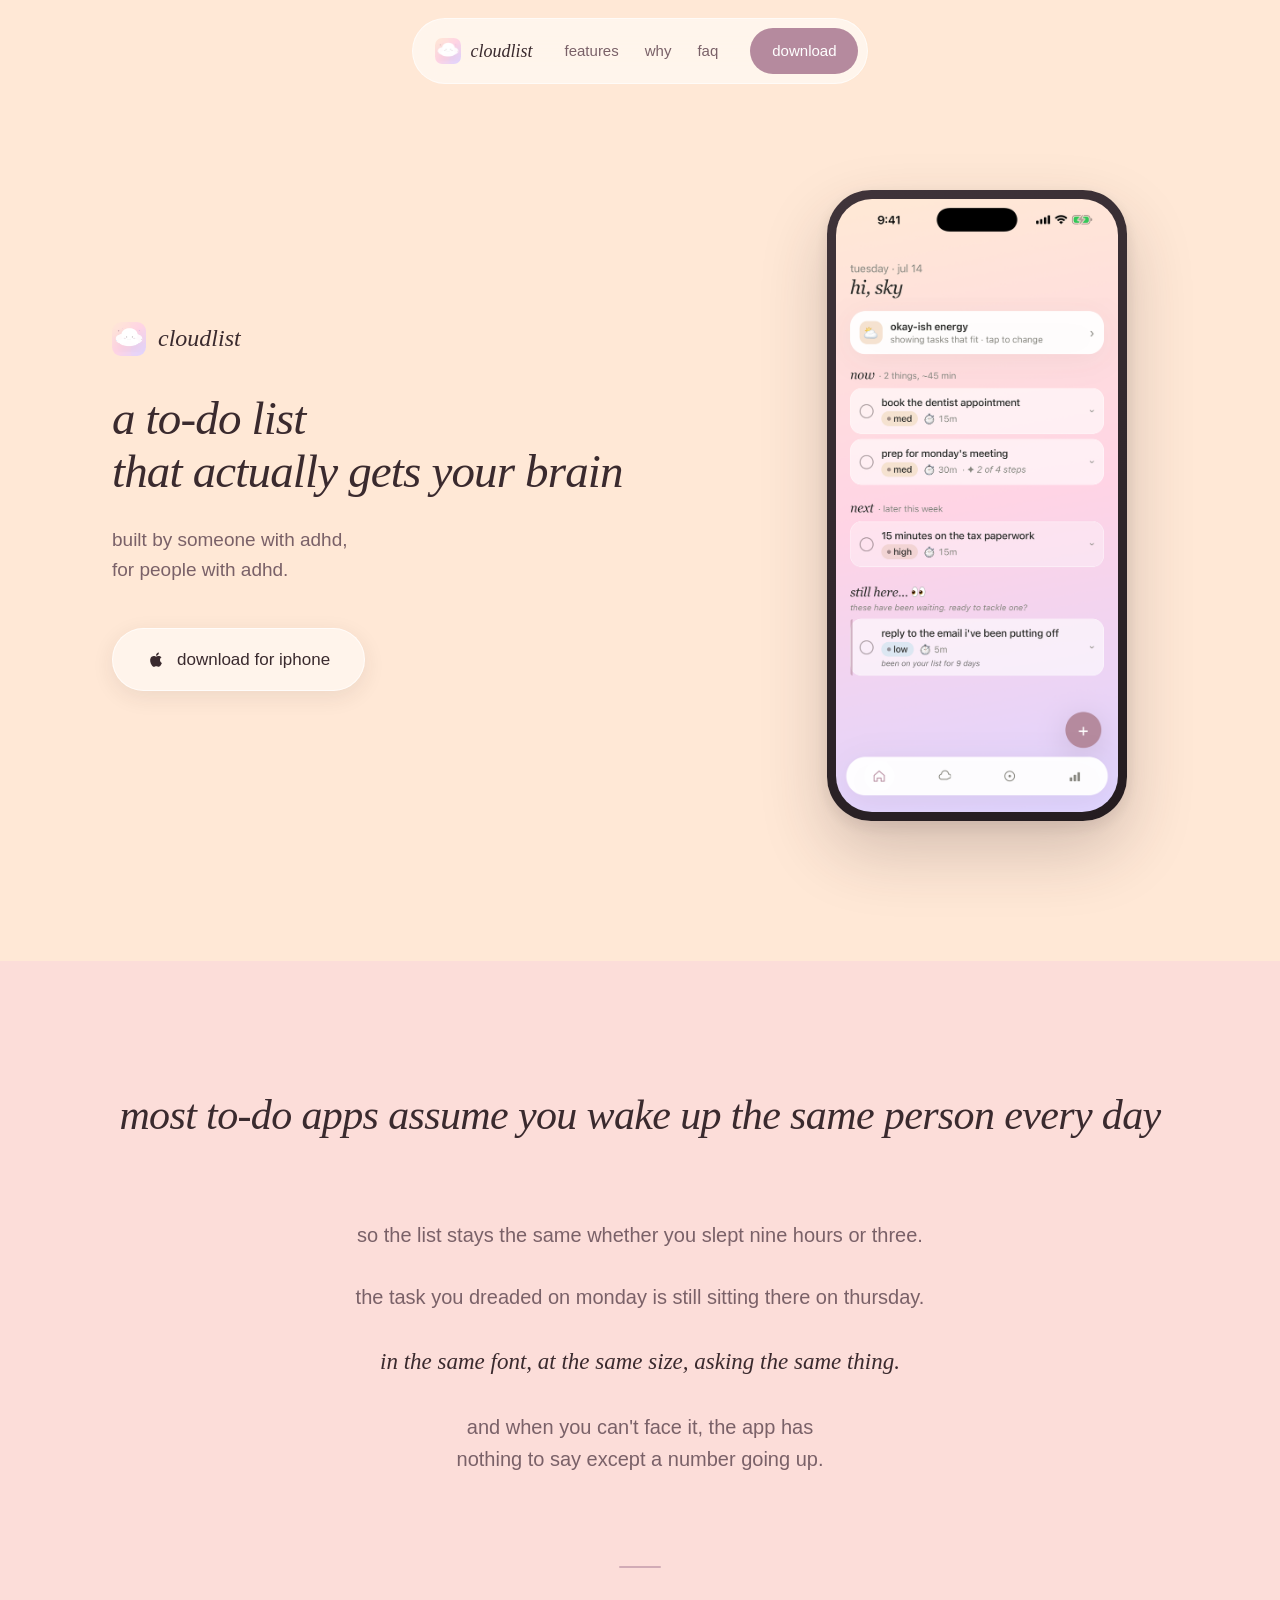
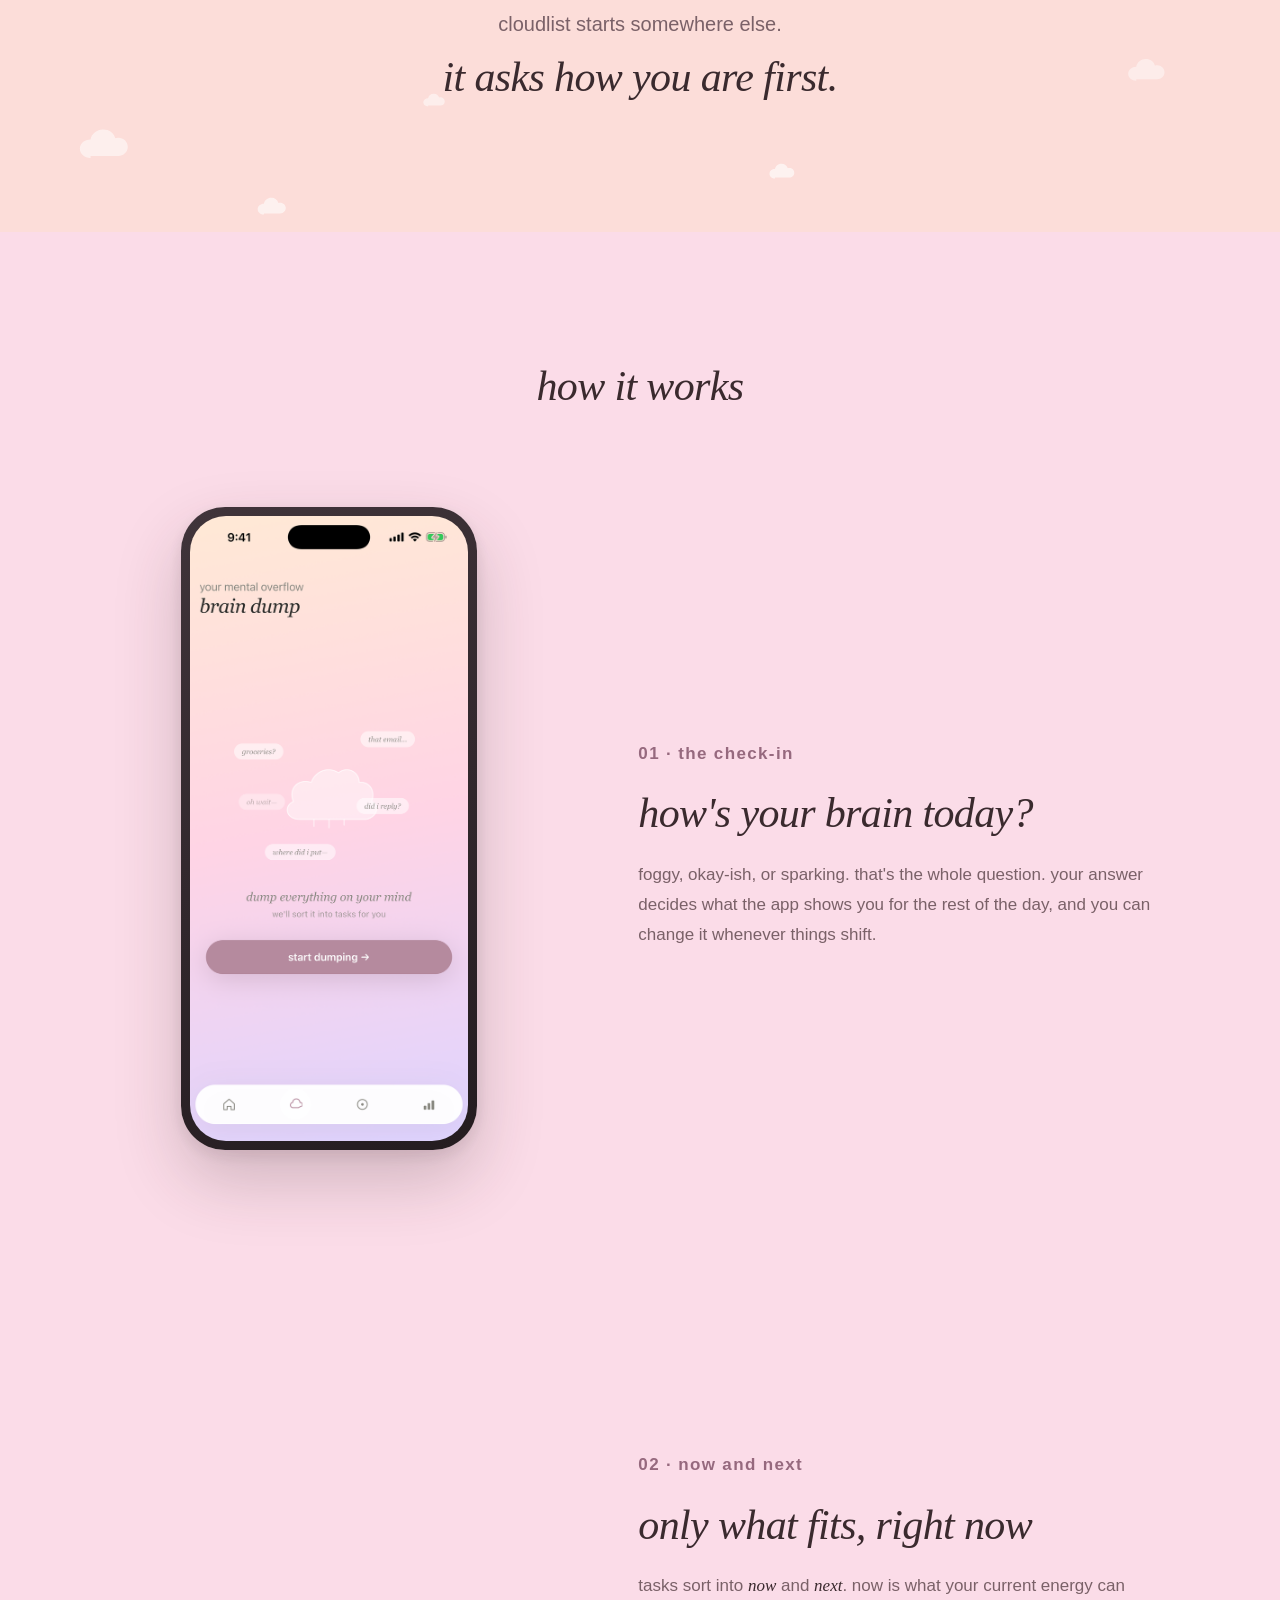
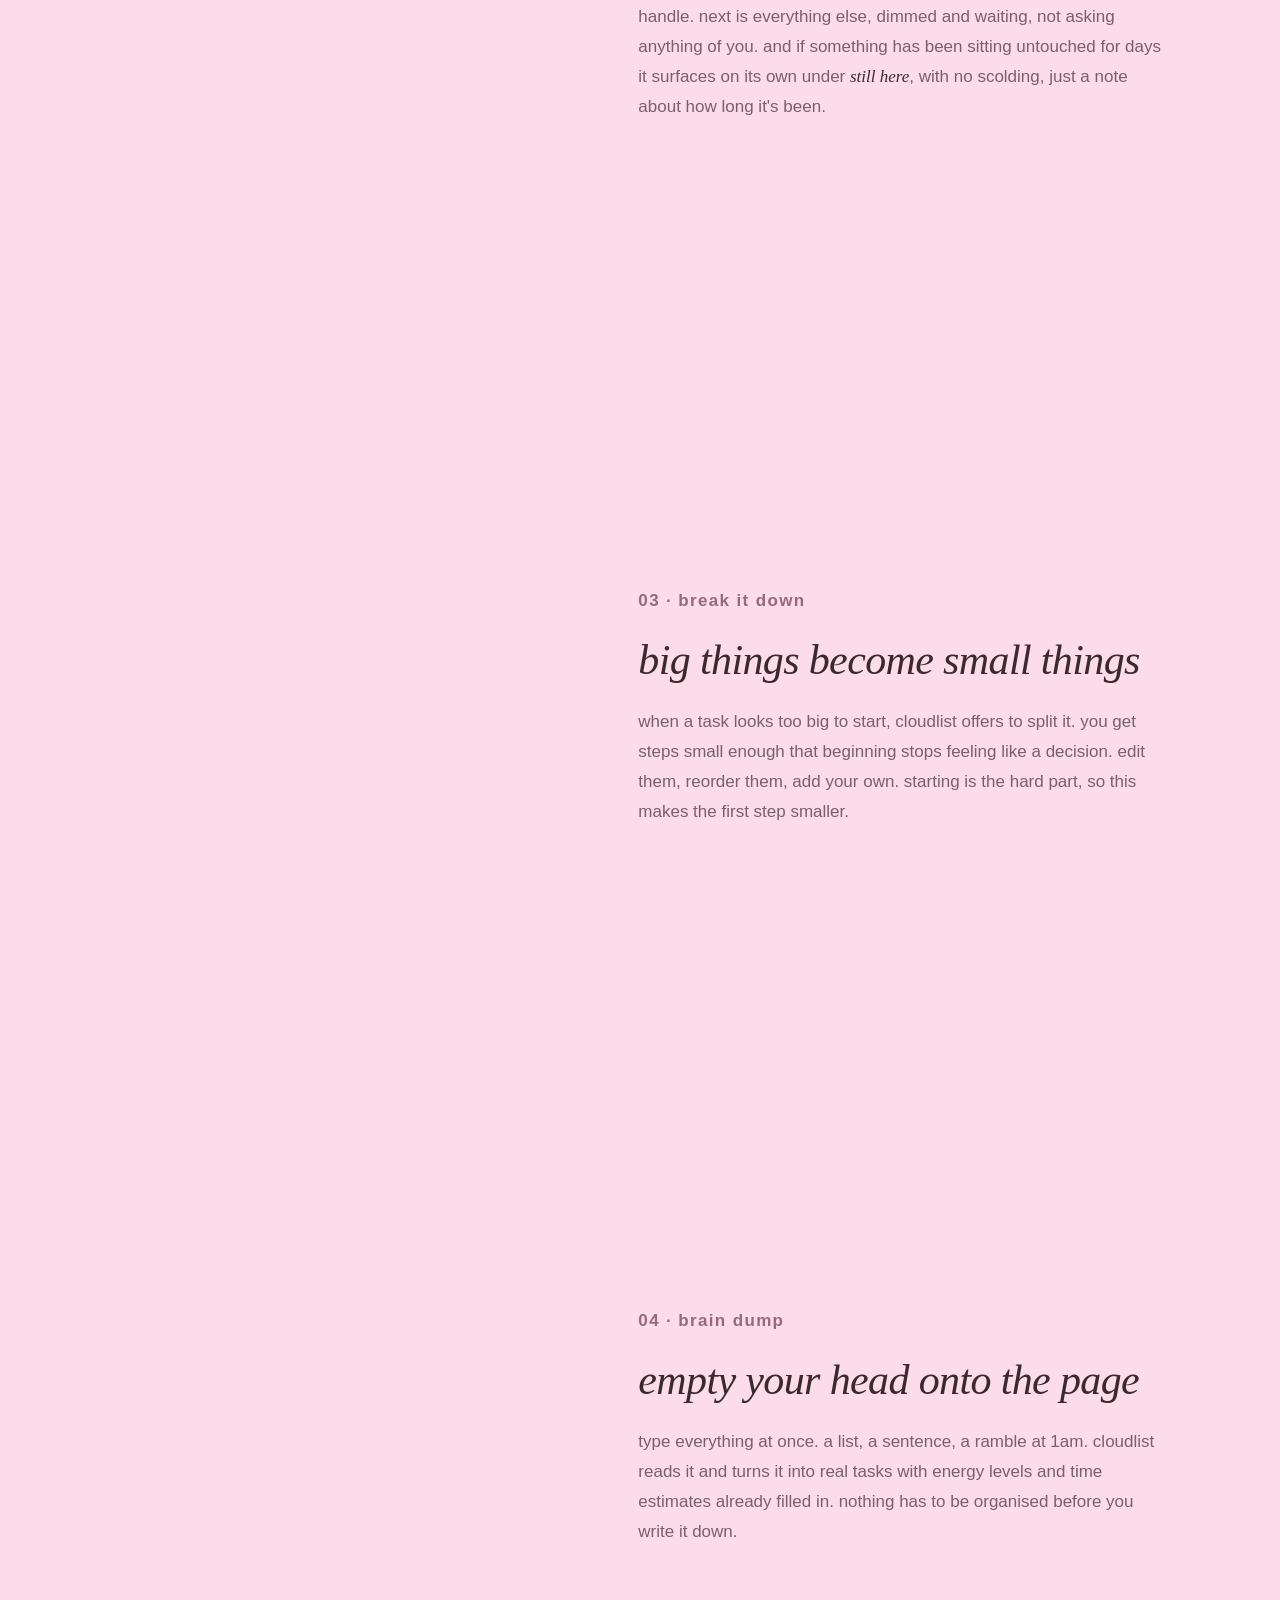
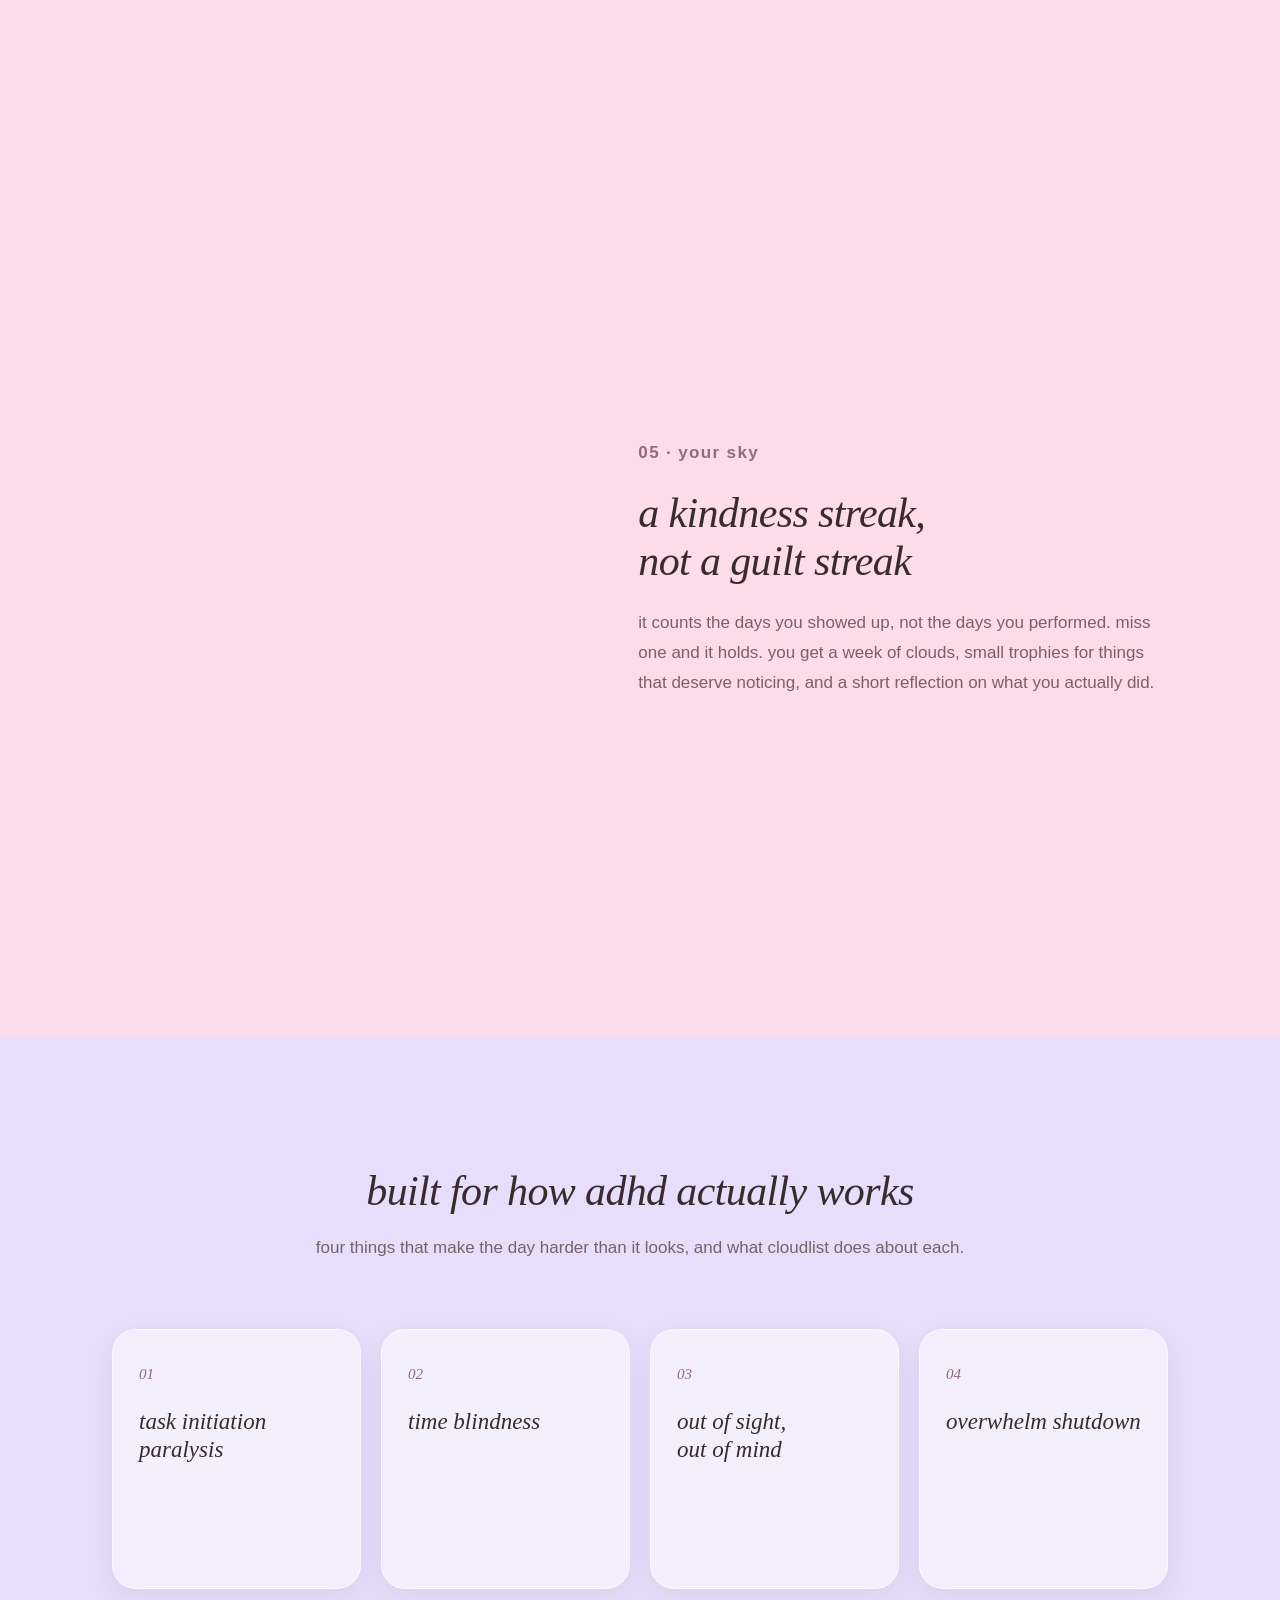
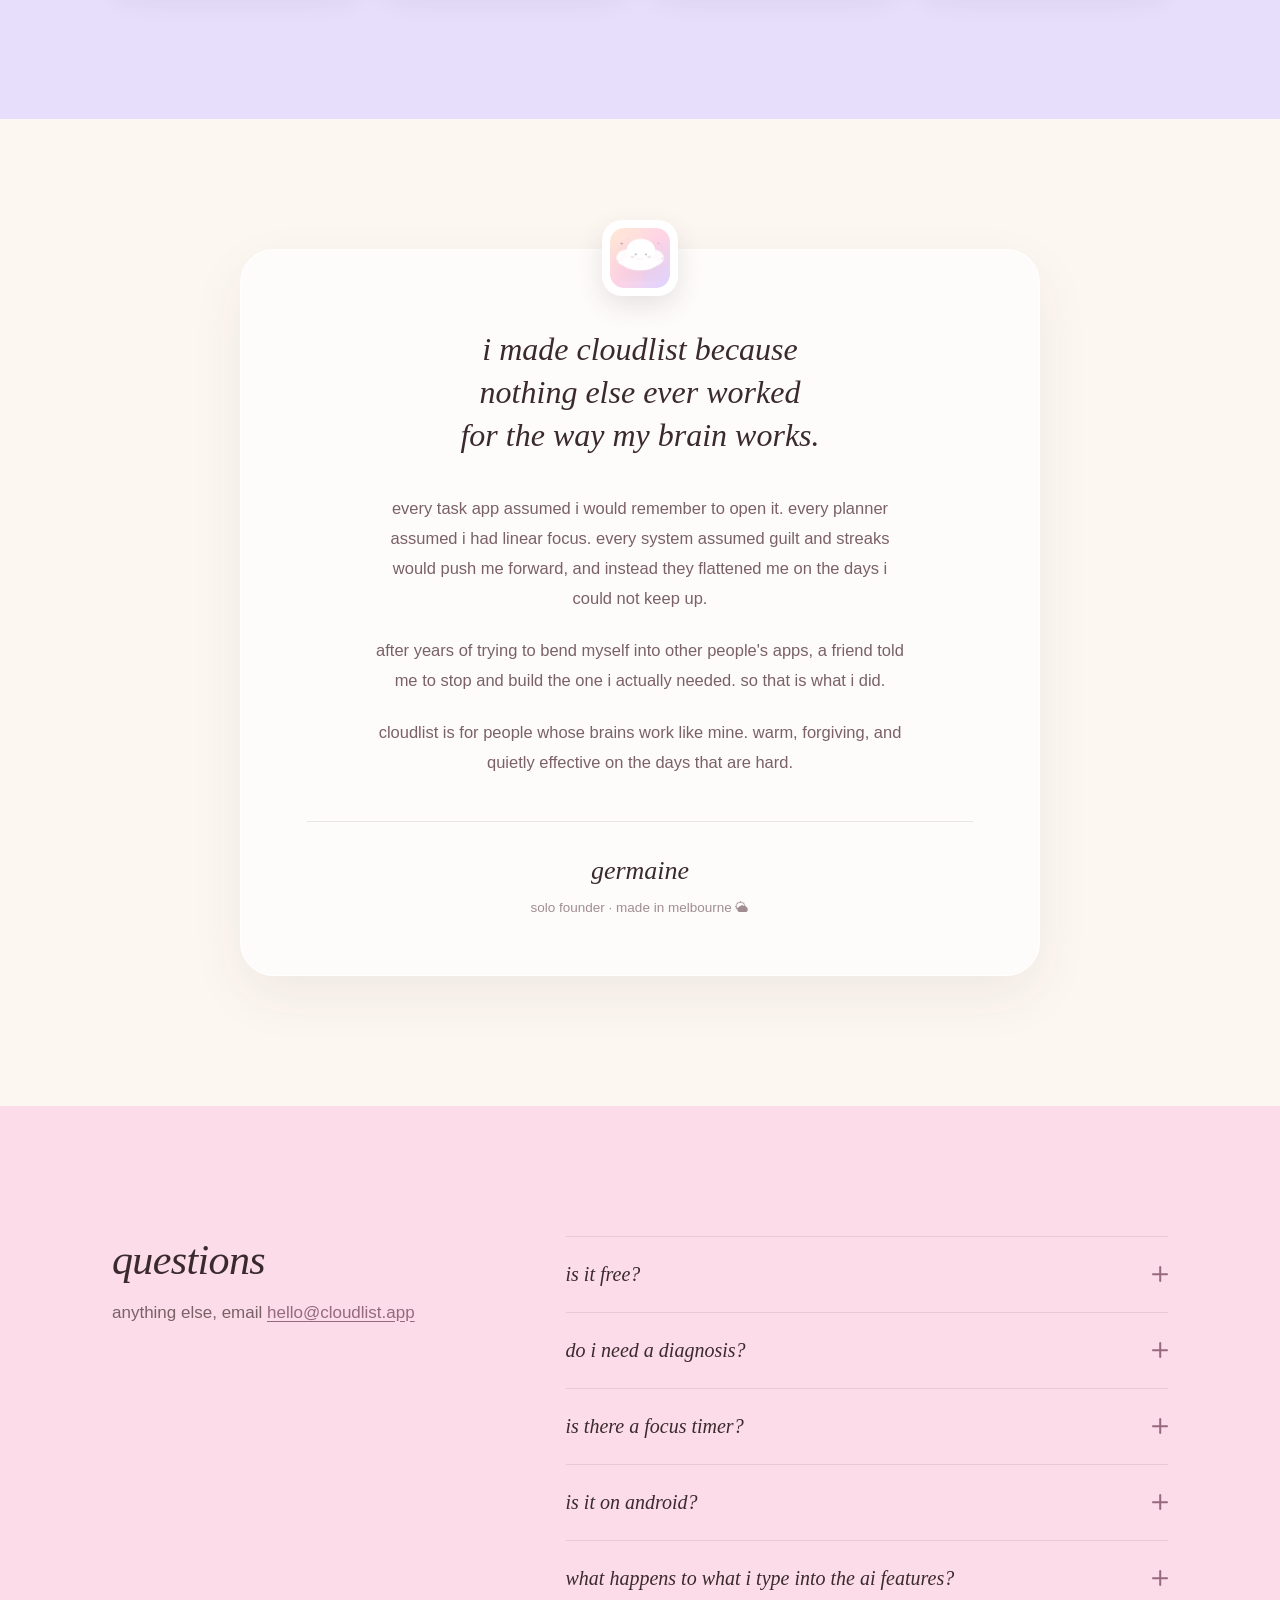
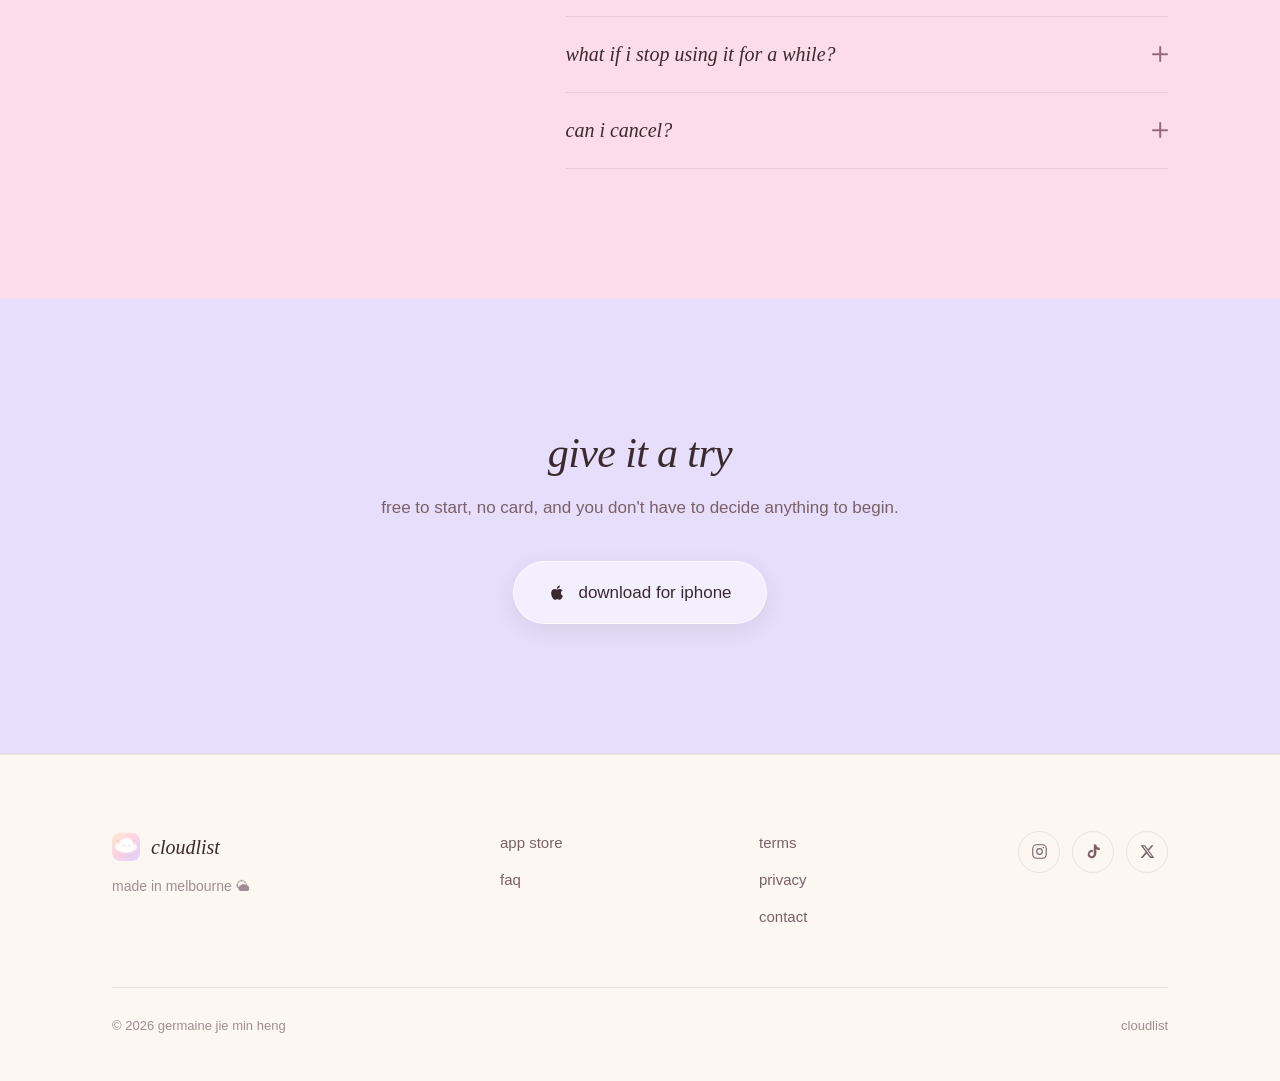
==== index.html @ a1716cd6 "Add files via upload" ====
<!DOCTYPE html>
<html lang="en">
<head>
<meta charset="UTF-8">
<meta name="viewport" content="width=device-width, initial-scale=1.0">
<title>cloudlist · a to-do list that actually gets your brain</title>
<meta name="description" content="cloudlist is a warm, adhd-friendly task app. it asks how much energy you have, then shows you only what fits. built by someone with adhd, for people with adhd.">
<meta property="og:title" content="a to-do list that actually gets your brain">
<meta property="og:description" content="built by someone with adhd, for people with adhd.">
<meta property="og:type" content="website">
<meta property="og:url" content="https://cloudlist.app">
<meta property="og:site_name" content="cloudlist">
<meta property="og:image" content="https://cloudlist.app/cloudlist-ogimage.png">
<meta property="og:image:width" content="1200">
<meta property="og:image:height" content="630">
<meta name="twitter:card" content="summary_large_image">
<meta name="twitter:title" content="a to-do list that actually gets your brain">
<meta name="twitter:description" content="built by someone with adhd, for people with adhd.">
<meta name="twitter:image" content="https://cloudlist.app/cloudlist-ogimage.png">
<link rel="icon" href="icon.png">
<link rel="apple-touch-icon" href="icon.png">
<link rel="stylesheet" href="styles.css">
</head>
<body>

<!-- ============ nav ============ -->
<nav class="nav" aria-label="main">
  <div class="nav-pill">
    <a href="#top" class="nav-brand">
      <img src="icon.png" alt="" width="26" height="26">
      <span>cloudlist</span>
    </a>
    <div class="nav-links">
      <a href="#how">features</a>
      <a href="#why">why</a>
      <a href="#faq">faq</a>
    </div>
    <a class="nav-cta" href="https://apps.apple.com/app/id6772194035" target="_blank" rel="noopener">download</a>
  </div>
</nav>

<main id="top">

  <!-- ============ 1. hero ============ -->
  <section class="band band--peach hero">
    <div class="wrap hero-grid">
      <div class="hero-copy">
        <div class="wordmark lift" style="--lift:1">
          <img src="icon.png" alt="" width="34" height="34">
          <span>cloudlist</span>
        </div>
        <h1 class="display lift" style="--lift:2">a to-do list<br>that actually gets your brain</h1>
        <p class="lede lift" style="--lift:3">built by someone with adhd,<br>for people with adhd.</p>
        <div class="lift" style="--lift:4">
          <a class="button button--glass" href="https://apps.apple.com/app/id6772194035" target="_blank" rel="noopener">
            <svg viewBox="0 0 24 24" fill="currentColor" aria-hidden="true" class="button-mark">
              <path d="M16.36 12.72c-.02-2.3 1.88-3.4 1.96-3.46-1.07-1.56-2.73-1.78-3.32-1.8-1.41-.14-2.76.83-3.48.83-.72 0-1.83-.81-3.01-.79-1.55.02-2.98.9-3.78 2.28-1.61 2.8-.41 6.93 1.15 9.2.77 1.11 1.68 2.35 2.87 2.31 1.15-.05 1.59-.74 2.98-.74 1.39 0 1.78.74 3 .72 1.24-.02 2.02-1.13 2.78-2.24.88-1.29 1.24-2.54 1.26-2.6-.03-.01-2.4-.92-2.43-3.65zM14.1 5.9c.63-.77 1.06-1.83.94-2.9-.91.04-2.02.61-2.67 1.37-.58.68-1.09 1.77-.95 2.81 1.02.08 2.05-.52 2.68-1.28z"/>
            </svg>
            download for iphone
          </a>
        </div>
      </div>
      <div class="hero-phone lift" style="--lift:3">
        <div class="phone">
          <img src="screen-today.png" alt="the cloudlist today screen, showing tasks sorted into now and next">
        </div>
      </div>
    </div>
  </section>

  <!-- ============ 2. the problem ============ -->
  <section class="band band--blush problem" id="problem">
    <div class="clouds" aria-hidden="true">
      <svg class="cloud" data-rate="0.16" style="--x:6%;  --y:88%; --w:58px;  --o:0.55" viewBox="0 0 120 70"><path d="M28 62c-12 0-22-8-22-19S16 24 28 24c2-12 13-21 26-21 12 0 22 7 25 18 2-.6 4-1 6-1 11 0 20 8 20 19s-9 19-20 19H28z"/></svg>
      <svg class="cloud" data-rate="0.28" style="--x:88%; --y:80%; --w:44px;  --o:0.45" viewBox="0 0 120 70"><path d="M28 62c-12 0-22-8-22-19S16 24 28 24c2-12 13-21 26-21 12 0 22 7 25 18 2-.6 4-1 6-1 11 0 20 8 20 19s-9 19-20 19H28z"/></svg>
      <svg class="cloud" data-rate="0.09" style="--x:20%; --y:96%; --w:34px;  --o:0.6"  viewBox="0 0 120 70"><path d="M28 62c-12 0-22-8-22-19S16 24 28 24c2-12 13-21 26-21 12 0 22 7 25 18 2-.6 4-1 6-1 11 0 20 8 20 19s-9 19-20 19H28z"/></svg>
      <svg class="cloud" data-rate="0.36" style="--x:74%; --y:100%; --w:66px; --o:0.4"  viewBox="0 0 120 70"><path d="M28 62c-12 0-22-8-22-19S16 24 28 24c2-12 13-21 26-21 12 0 22 7 25 18 2-.6 4-1 6-1 11 0 20 8 20 19s-9 19-20 19H28z"/></svg>
      <svg class="cloud" data-rate="0.22" style="--x:44%; --y:104%; --w:40px; --o:0.5"  viewBox="0 0 120 70"><path d="M28 62c-12 0-22-8-22-19S16 24 28 24c2-12 13-21 26-21 12 0 22 7 25 18 2-.6 4-1 6-1 11 0 20 8 20 19s-9 19-20 19H28z"/></svg>
      <svg class="cloud" data-rate="0.13" style="--x:60%; --y:92%; --w:30px;  --o:0.62" viewBox="0 0 120 70"><path d="M28 62c-12 0-22-8-22-19S16 24 28 24c2-12 13-21 26-21 12 0 22 7 25 18 2-.6 4-1 6-1 11 0 20 8 20 19s-9 19-20 19H28z"/></svg>
      <svg class="cloud" data-rate="0.31" style="--x:33%; --y:84%; --w:26px;  --o:0.5"  viewBox="0 0 120 70"><path d="M28 62c-12 0-22-8-22-19S16 24 28 24c2-12 13-21 26-21 12 0 22 7 25 18 2-.6 4-1 6-1 11 0 20 8 20 19s-9 19-20 19H28z"/></svg>
    </div>

    <div class="wrap problem-copy">
      <h2 class="display-sm center reveal section-head">most to-do apps assume you wake up the same person every day</h2>

      <div class="problem-lines">
        <p class="line reveal">so the list stays the same whether you slept nine hours or three.</p>
        <p class="line reveal">the task you dreaded on monday is still sitting there on thursday.</p>
        <p class="line line--em reveal">in the same font, at the same size, asking the same thing.</p>
        <p class="line reveal">and when you can't face it, the app has nothing to say except a number going up.</p>
      </div>

      <div class="problem-turn reveal">
        <span class="turn-rule" aria-hidden="true"></span>
        <p class="turn-lead">cloudlist starts somewhere else.</p>
        <p class="turn-line">it asks how you are first.</p>
      </div>
    </div>
  </section>

  <!-- ============ 3. how it works ============ -->
  <section class="band band--pink" id="how">
    <div class="wrap">
      <h2 class="display-sm center reveal section-head">how it works</h2>

      <div class="pin-grid">
        <div class="pin-phone" aria-hidden="true">
          <div class="phone phone--stack">
            <img class="pin-img is-on" src="screen-checkin.png" alt="">
            <img class="pin-img" src="screen-today.png" alt="">
          </div>
        </div>

        <div class="pin-blocks">

          <article class="pin-block" data-screen="screen-checkin.png">
            <p class="step">01 · the check-in</p>
            <h3 class="display-sm">how's your brain today?</h3>
            <p class="body">foggy, okay-ish, or sparking. that's the whole question. your answer decides what the app shows you for the rest of the day, and you can change it whenever things shift.</p>
            <div class="phone phone--inline"><img src="screen-checkin.png" alt="the cloudlist brain check-in screen asking how's your brain today, with foggy, okay-ish and sparking options"></div>
          </article>

          <article class="pin-block" data-screen="screen-today.png">
            <p class="step">02 · now and next</p>
            <h3 class="display-sm">only what fits, right now</h3>
            <p class="body">tasks sort into <em>now</em> and <em>next</em>. now is what your current energy can handle. next is everything else, dimmed and waiting, not asking anything of you. and if something has been sitting untouched for days it surfaces on its own under <em>still here</em>, with no scolding, just a note about how long it's been.</p>
            <div class="phone phone--inline"><img src="screen-today.png" alt="the cloudlist today screen with tasks grouped under now, next and still here"></div>
          </article>

          <article class="pin-block" data-screen="screen-breakdown.png">
            <p class="step">03 · break it down</p>
            <h3 class="display-sm">big things become small things</h3>
            <p class="body">when a task looks too big to start, cloudlist offers to split it. you get steps small enough that beginning stops feeling like a decision. edit them, reorder them, add your own. starting is the hard part, so this makes the first step smaller.</p>
            <div class="phone phone--inline"><img src="screen-breakdown.png" alt="a task broken into five smaller steps inside the cloudlist new task screen"></div>
          </article>

          <article class="pin-block" data-screen="screen-braindump.png">
            <p class="step">04 · brain dump</p>
            <h3 class="display-sm">empty your head onto the page</h3>
            <p class="body">type everything at once. a list, a sentence, a ramble at 1am. cloudlist reads it and turns it into real tasks with energy levels and time estimates already filled in. nothing has to be organised before you write it down.</p>
            <div class="phone phone--inline"><img src="screen-braindump.png" alt="the cloudlist brain dump screen with thought fragments drifting around a cloud"></div>
          </article>

          <article class="pin-block" data-screen="screen-sky.png">
            <p class="step">05 · your sky</p>
            <h3 class="display-sm">a kindness streak, not a guilt streak</h3>
            <p class="body">it counts the days you showed up, not the days you performed. miss one and it holds. you get a week of clouds, small trophies for things that deserve noticing, and a short reflection on what you actually did.</p>
            <div class="phone phone--inline"><img src="screen-sky.png" alt="the cloudlist sky screen showing an 18 day kindness streak and a week of clouds"></div>
          </article>

        </div>
      </div>
    </div>
  </section>

  <!-- ============ 4. built for adhd ============ -->
  <section class="band band--lavender" id="why">
    <div class="wrap">
      <h2 class="display-sm center reveal section-head">built for how adhd actually works</h2>
      <p class="sub sub--wide center reveal">four things that make the day harder than it looks, and what cloudlist does about each.</p>

      <div class="cards">
        <article class="card reveal" tabindex="0" aria-label="task initiation paralysis">
          <div class="card-inner">
            <div class="card-face card-front">
              <p class="card-num">01</p>
              <h3>task initiation paralysis</h3>
            </div>
            <div class="card-face card-back">
              <p>knowing what to do and being unable to start is not laziness, it's the gap between intention and action. splitting a task into steps closes that gap.</p>
            </div>
          </div>
        </article>

        <article class="card reveal" tabindex="0" aria-label="time blindness">
          <div class="card-inner">
            <div class="card-face card-front">
              <p class="card-num">02</p>
              <h3>time blindness</h3>
            </div>
            <div class="card-face card-back">
              <p>half an hour and half a day feel the same from the inside. every task carries a time estimate, and focus mode runs a timer sized to the attention span you have.</p>
            </div>
          </div>
        </article>

        <article class="card reveal" tabindex="0" aria-label="out of sight, out of mind">
          <div class="card-inner">
            <div class="card-face card-front">
              <p class="card-num">03</p>
              <h3>out of sight, out of mind</h3>
            </div>
            <div class="card-face card-back">
              <p>a task you can't see may as well not exist. anything untouched for five days comes back on its own, without a telling-off.</p>
            </div>
          </div>
        </article>

        <article class="card reveal" tabindex="0" aria-label="overwhelm shutdown">
          <div class="card-inner">
            <div class="card-face card-front">
              <p class="card-num">04</p>
              <h3>overwhelm shutdown</h3>
            </div>
            <div class="card-face card-back">
              <p>twenty things reads as one impossible thing. cloudlist shows you what fits and quietly holds the rest until you're ready.</p>
            </div>
          </div>
        </article>
      </div>
    </div>
  </section>

  <!-- ============ 5. founder ============ -->
  <section class="band band--cream founder">
    <div class="wrap">
      <div class="founder-panel reveal">
        <div class="founder-mark" aria-hidden="true">
          <img src="icon.png" alt="" width="60" height="60">
        </div>
        <p class="founder-open">i made cloudlist because nothing else ever worked for the way my brain works.</p>
        <div class="founder-body">
          <p>every task app assumed i would remember to open it. every planner assumed i had linear focus. every system assumed guilt and streaks would push me forward, and instead they flattened me on the days i could not keep up.</p>
          <p>after years of trying to bend myself into other people's apps, a friend told me to stop and build the one i actually needed. so that is what i did.</p>
          <p>cloudlist is for people whose brains work like mine. warm, forgiving, and quietly effective on the days that are hard.</p>
        </div>
        <div class="founder-sign">
          <p class="founder-name">germaine</p>
          <p class="founder-role">solo founder · made in melbourne 🌥</p>
        </div>
      </div>
    </div>
  </section>

  <!-- ============ 6. faq ============ -->
  <section class="band band--pink" id="faq">
    <div class="wrap faq-grid">
      <div class="faq-head">
        <h2 class="display-sm reveal section-head">questions</h2>
        <p class="sub reveal">anything else, email <a href="mailto:hello@cloudlist.app">hello@cloudlist.app</a></p>
      </div>

      <div class="faq reveal">
        <div class="qa">
          <button class="qa-q" aria-expanded="false"><span>is it free?</span><span class="qa-icon" aria-hidden="true"></span></button>
          <div class="qa-a"><div><p>the free version is properly usable: 10 active tasks, one break-it-down and one brain dump a day, seven days of history, and all three themes. pro removes the limits and adds focus sounds, priority flagging, full month history, and a weekly streak save. there's a seven day trial if you want to try it.</p></div></div>
        </div>
        <div class="qa">
          <button class="qa-q" aria-expanded="false"><span>do i need a diagnosis?</span><span class="qa-icon" aria-hidden="true"></span></button>
          <div class="qa-a"><div><p>no. cloudlist was built around adhd, but nothing about it requires a diagnosis. if the way it works makes sense to you, it's for you.</p></div></div>
        </div>
        <div class="qa">
          <button class="qa-q" aria-expanded="false"><span>is there a focus timer?</span><span class="qa-icon" aria-hidden="true"></span></button>
          <div class="qa-a"><div><p>yes. pick a task and focus mode runs a pomodoro sized to the attention span you set during onboarding. pro adds ambient sound.</p></div></div>
        </div>
        <div class="qa">
          <button class="qa-q" aria-expanded="false"><span>is it on android?</span><span class="qa-icon" aria-hidden="true"></span></button>
          <div class="qa-a"><div><p>not yet. iphone only for now.</p></div></div>
        </div>
        <div class="qa">
          <button class="qa-q" aria-expanded="false"><span>what happens to what i type into the ai features?</span><span class="qa-icon" aria-hidden="true"></span></button>
          <div class="qa-a"><div><p>break it down and brain dump send your text to anthropic's claude to generate a response, and nothing else. it isn't stored and isn't used for training. both ask for your consent during onboarding and can be turned off anytime in settings.</p></div></div>
        </div>
        <div class="qa">
          <button class="qa-q" aria-expanded="false"><span>what if i stop using it for a while?</span><span class="qa-icon" aria-hidden="true"></span></button>
          <div class="qa-a"><div><p>nothing bad happens. your tasks are still there, your streak is handled gently, and there's no guilt screen waiting for you.</p></div></div>
        </div>
        <div class="qa">
          <button class="qa-q" aria-expanded="false"><span>can i cancel?</span><span class="qa-icon" aria-hidden="true"></span></button>
          <div class="qa-a"><div><p>anytime, through your apple id settings. no flow designed to wear you down.</p></div></div>
        </div>
      </div>
    </div>
  </section>

  <!-- ============ 7. final cta ============ -->
  <section class="band band--lavender">
    <div class="wrap center final">
      <h2 class="display-sm reveal section-head">give it a try</h2>
      <p class="sub sub--wide reveal">free to start, no card, and you don't have to decide anything to begin.</p>
      <div class="reveal">
        <a class="button button--glass" href="https://apps.apple.com/app/id6772194035" target="_blank" rel="noopener">
          <svg viewBox="0 0 24 24" fill="currentColor" aria-hidden="true" class="button-mark">
            <path d="M16.36 12.72c-.02-2.3 1.88-3.4 1.96-3.46-1.07-1.56-2.73-1.78-3.32-1.8-1.41-.14-2.76.83-3.48.83-.72 0-1.83-.81-3.01-.79-1.55.02-2.98.9-3.78 2.28-1.61 2.8-.41 6.93 1.15 9.2.77 1.11 1.68 2.35 2.87 2.31 1.15-.05 1.59-.74 2.98-.74 1.39 0 1.78.74 3 .72 1.24-.02 2.02-1.13 2.78-2.24.88-1.29 1.24-2.54 1.26-2.6-.03-.01-2.4-.92-2.43-3.65zM14.1 5.9c.63-.77 1.06-1.83.94-2.9-.91.04-2.02.61-2.67 1.37-.58.68-1.09 1.77-.95 2.81 1.02.08 2.05-.52 2.68-1.28z"/>
          </svg>
          download for iphone
        </a>
      </div>
    </div>
  </section>

</main>

<!-- ============ footer ============ -->
<footer>
  <div class="wrap footer-inner">
    <div class="footer-top">
      <div class="footer-brand">
        <div class="footer-mark">
          <img src="icon.png" alt="" width="28" height="28">
          <span>cloudlist</span>
        </div>
        <p class="footer-tag">made in melbourne 🌥</p>
      </div>

      <nav class="footer-col" aria-label="app">
        <a href="https://apps.apple.com/app/id6772194035" target="_blank" rel="noopener">app store</a>
        <a href="#faq">faq</a>
      </nav>

      <nav class="footer-col" aria-label="legal">
        <a href="/terms">terms</a>
        <a href="/privacy">privacy</a>
        <a href="mailto:hello@cloudlist.app">contact</a>
      </nav>

      <div class="footer-social">
        <a href="https://www.instagram.com/cloudlist.app" target="_blank" rel="noopener" aria-label="cloudlist on instagram">
          <svg viewBox="0 0 24 24" fill="none" stroke="currentColor" stroke-width="1.6" stroke-linecap="round" stroke-linejoin="round" aria-hidden="true">
            <rect x="2.5" y="2.5" width="19" height="19" rx="5.2"/>
            <circle cx="12" cy="12" r="4"/>
            <circle cx="17.5" cy="6.5" r="1.1" fill="currentColor" stroke="none"/>
          </svg>
        </a>
        <a href="https://www.tiktok.com/@cloudlist.app" target="_blank" rel="noopener" aria-label="cloudlist on tiktok">
          <svg viewBox="0 0 24 24" fill="currentColor" aria-hidden="true">
            <path d="M19.59 6.69a4.83 4.83 0 0 1-3.77-4.25V2h-3.45v13.67a2.89 2.89 0 0 1-5.2 1.74 2.89 2.89 0 0 1 3.79-4.25v-3.5a6.33 6.33 0 0 0-5.79 10.06 6.34 6.34 0 0 0 10.86-4.43V8.72a8.16 8.16 0 0 0 4.77 1.52v-3.4a4.85 4.85 0 0 1-1.21-.15z"/>
          </svg>
        </a>
        <a href="https://x.com/cloudlistapp" target="_blank" rel="noopener" aria-label="cloudlist on x">
          <svg viewBox="0 0 24 24" fill="currentColor" aria-hidden="true">
            <path d="M17.53 3h3.05l-6.66 7.61L21.75 21h-6.13l-4.8-6.28L5.32 21H2.27l7.12-8.14L2.25 3h6.29l4.34 5.74L17.53 3zm-1.07 16.17h1.69L7.62 4.74H5.81l10.65 14.43z"/>
          </svg>
        </a>
      </div>
    </div>

    <div class="footer-bottom">
      <p>© 2026 germaine jie min heng</p>
      <p>cloudlist</p>
    </div>
  </div>
</footer>

<script>
(function () {
  var reduced = window.matchMedia('(prefers-reduced-motion: reduce)').matches;

  // ---------- hero load sequence ----------
  window.requestAnimationFrame(function () {
    document.body.classList.add('is-ready');
  });

  // ---------- scroll reveal ----------
  var reveals = document.querySelectorAll('.reveal');
  if (reduced || !('IntersectionObserver' in window)) {
    Array.prototype.forEach.call(reveals, function (el) { el.classList.add('is-visible'); });
  } else {
    var revealObserver = new IntersectionObserver(function (entries) {
      entries.forEach(function (entry) {
        if (!entry.isIntersecting) return;
        entry.target.classList.add('is-visible');
        revealObserver.unobserve(entry.target);
      });
    }, { rootMargin: '0px 0px -10% 0px', threshold: 0.1 });

    Array.prototype.forEach.call(reveals, function (el) {
      var p = el.parentNode;
      p.__n = (p.__n || 0);
      el.style.transitionDelay = (p.__n * 0.09) + 's';
      p.__n++;
      revealObserver.observe(el);
    });
  }

  // ---------- clouds drift upward with scroll ----------
  var problem = document.getElementById('problem');
  var clouds = document.querySelectorAll('.cloud');

  if (problem && clouds.length && !reduced) {
    var ticking = false;

    var placeClouds = function () {
      var rect = problem.getBoundingClientRect();
      var vh = window.innerHeight;
      // 0 when the section first enters, 1 when it has fully left
      var progress = (vh - rect.top) / (vh + rect.height);
      progress = Math.max(0, Math.min(1, progress));

      Array.prototype.forEach.call(clouds, function (c) {
        var rate = parseFloat(c.getAttribute('data-rate')) || 0.2;
        var travel = (rect.height + vh) * rate;
        c.style.transform = 'translate3d(0,' + (-progress * travel) + 'px,0)';
      });
      ticking = false;
    };

    window.addEventListener('scroll', function () {
      if (ticking) return;
      ticking = true;
      window.requestAnimationFrame(placeClouds);
    }, { passive: true });

    window.addEventListener('resize', placeClouds, { passive: true });
    placeClouds();
  }

  // ---------- pinned phone: crossfade between two stacked layers ----------
  var stack = document.querySelector('.phone--stack');
  var blocks = document.querySelectorAll('.pin-block');

  if (stack && blocks.length && 'IntersectionObserver' in window) {
    var layers = stack.querySelectorAll('.pin-img');
    var top = 0;
    var shown = layers[0].getAttribute('src');

    Array.prototype.forEach.call(blocks, function (b) {
      var pre = new Image();
      pre.src = b.getAttribute('data-screen');
    });

    var swapTo = function (src) {
      if (src === shown) return;
      shown = src;
      var next = (top + 1) % 2;
      var el = layers[next];
      var reveal = function () {
        el.classList.add('is-on');
        layers[top].classList.remove('is-on');
        top = next;
      };
      el.src = src;
      if (el.decode) { el.decode().then(reveal).catch(reveal); }
      else { el.onload = reveal; }
    };

    var blockObserver = new IntersectionObserver(function (entries) {
      var best = null;
      entries.forEach(function (entry) {
        if (!entry.isIntersecting) return;
        if (!best || entry.intersectionRatio > best.intersectionRatio) best = entry;
      });
      if (best) swapTo(best.target.getAttribute('data-screen'));
    }, { rootMargin: '-40% 0px -40% 0px', threshold: [0, 0.25, 0.6, 1] });

    Array.prototype.forEach.call(blocks, function (b) { blockObserver.observe(b); });
  }

  // ---------- flip cards: tap on touch, hover handled in css ----------
  var cards = document.querySelectorAll('.card');
  Array.prototype.forEach.call(cards, function (card) {
    var flip = function () { card.classList.toggle('is-flipped'); };
    card.addEventListener('click', flip);
    card.addEventListener('keydown', function (e) {
      if (e.key === 'Enter' || e.key === ' ') { e.preventDefault(); flip(); }
    });
  });

  // ---------- faq accordion ----------
  var questions = document.querySelectorAll('.qa-q');
  Array.prototype.forEach.call(questions, function (btn) {
    btn.addEventListener('click', function () {
      var qa = btn.parentNode;
      var isOpen = qa.classList.contains('is-open');

      Array.prototype.forEach.call(document.querySelectorAll('.qa.is-open'), function (other) {
        if (other !== qa) {
          other.classList.remove('is-open');
          other.querySelector('.qa-q').setAttribute('aria-expanded', 'false');
        }
      });

      qa.classList.toggle('is-open', !isOpen);
      btn.setAttribute('aria-expanded', String(!isOpen));
    });
  });

  // ---------- nav shadow ----------
  var nav = document.querySelector('.nav');
  var onScroll = function () {
    nav.classList.toggle('is-stuck', window.scrollY > 40);
  };
  window.addEventListener('scroll', onScroll, { passive: true });
  onScroll();
})();
</script>

</body>
</html>
---- styles.css ----
/* ========================================
   cloudlist · site v2
   golden hour palette, carried from v1
   ======================================== */

:root {
  --ink:        #3A2A2E;
  --ink-soft:   #7A6168;
  --ink-faint:  #A08D93;
  --accent:     #B58A9E;
  --accent-dk:  #96697E;
  --line:       rgba(58, 42, 46, 0.10);

  --peach:      #FFE8D6;
  --blush:      #FCDDD9;
  --pink:       #FBDCE8;
  --lavender:   #E6DEFB;
  --cream:      #FDF7F2;

  --serif: Georgia, 'Times New Roman', serif;
  --sans: -apple-system, BlinkMacSystemFont, 'SF Pro Text', 'Segoe UI', Roboto, Helvetica, Arial, sans-serif;

  --ease: cubic-bezier(0.22, 0.61, 0.36, 1);
}

* { margin: 0; padding: 0; box-sizing: border-box; }
[hidden] { display: none !important; }

html {
  -webkit-font-smoothing: antialiased;
  -moz-osx-font-smoothing: grayscale;
  scroll-behavior: smooth;
  scroll-padding-top: 104px;
}

body {
  background: var(--cream);
  color: var(--ink);
  font-family: var(--sans);
  font-size: 17px;
  line-height: 1.6;
  overflow-x: hidden;
}

img { display: block; max-width: 100%; height: auto; }
a { color: inherit; }

:focus-visible {
  outline: 2px solid var(--accent-dk);
  outline-offset: 3px;
  border-radius: 6px;
}

/* ========================================
   layout
   ======================================== */

.wrap {
  max-width: 1120px;
  margin: 0 auto;
  padding: 0 32px;
  width: 100%;
}

.wrap.narrow { max-width: 760px; }
.center { text-align: center; }

.band { padding: 130px 0; position: relative; }

.band--peach    { background: var(--peach); }
.band--blush    { background: var(--blush); }
.band--pink     { background: var(--pink); }
.band--lavender { background: var(--lavender); }
.band--cream    { background: var(--cream); }

/* ========================================
   type — one heading scale everywhere
   ======================================== */

.display {
  font-family: var(--serif);
  font-style: italic;
  font-weight: normal;
  font-size: clamp(32px, 4vw, 47px);
  line-height: 1.14;
  letter-spacing: -0.018em;
}

.display-sm {
  font-family: var(--serif);
  font-style: italic;
  font-weight: normal;
  font-size: clamp(30px, 3.6vw, 42px);
  line-height: 1.16;
  letter-spacing: -0.015em;
  text-wrap: balance;
}

.section-head { margin-bottom: 20px; }

.lede {
  font-size: 19px;
  color: var(--ink-soft);
  line-height: 1.56;
  margin-top: 26px;
}

.body {
  font-size: 17px;
  color: var(--ink-soft);
  line-height: 1.78;
  text-wrap: pretty;
}

.body em { font-family: var(--serif); font-style: italic; color: var(--ink); }

.sub {
  font-size: 17px;
  color: var(--ink-soft);
  line-height: 1.6;
  text-wrap: pretty;
}

.sub a { color: var(--accent-dk); text-decoration: underline; text-underline-offset: 3px; }
.sub--wide { max-width: none; margin: 0 auto; }

.wordmark {
  display: flex;
  align-items: center;
  gap: 12px;
  font-family: var(--serif);
  font-style: italic;
  font-size: 24px;
  color: var(--ink);
  margin-bottom: 34px;
}

.wordmark img { border-radius: 9px; }

/* ========================================
   buttons
   ======================================== */

.button {
  display: inline-flex;
  align-items: center;
  gap: 11px;
  font-size: 17px;
  font-weight: 500;
  padding: 17px 34px;
  border-radius: 100px;
  text-decoration: none;
  transition: transform 0.3s var(--ease), box-shadow 0.3s var(--ease), background 0.3s var(--ease);
}

.button-mark { width: 19px; height: 19px; flex-shrink: 0; }

.button--glass {
  background: rgba(255, 255, 255, 0.52);
  backdrop-filter: blur(14px) saturate(1.3);
  -webkit-backdrop-filter: blur(14px) saturate(1.3);
  border: 1px solid rgba(255, 255, 255, 0.72);
  color: var(--ink);
  box-shadow: 0 6px 22px rgba(58, 42, 46, 0.09);
}

.button--glass:hover {
  background: rgba(255, 255, 255, 0.74);
  transform: translateY(-2px);
  box-shadow: 0 12px 30px rgba(58, 42, 46, 0.13);
}

/* ========================================
   nav
   ======================================== */

.nav {
  position: fixed;
  top: 18px;
  left: 0; right: 0;
  z-index: 60;
  display: flex;
  justify-content: center;
  padding: 0 20px;
  pointer-events: none;
}

.nav-pill {
  pointer-events: auto;
  display: flex;
  align-items: center;
  gap: 32px;
  background: rgba(255, 252, 250, 0.66);
  backdrop-filter: blur(18px) saturate(1.4);
  -webkit-backdrop-filter: blur(18px) saturate(1.4);
  border: 1px solid rgba(255, 255, 255, 0.6);
  border-radius: 100px;
  padding: 9px 9px 9px 22px;
  transition: box-shadow 0.35s var(--ease), background 0.35s var(--ease);
}

.nav.is-stuck .nav-pill {
  background: rgba(255, 252, 250, 0.86);
  box-shadow: 0 8px 30px rgba(58, 42, 46, 0.11);
}

.nav-brand {
  display: flex;
  align-items: center;
  gap: 10px;
  text-decoration: none;
  font-family: var(--serif);
  font-style: italic;
  font-size: 18px;
  color: var(--ink);
}

.nav-brand img { border-radius: 7px; }

.nav-links { display: flex; gap: 26px; }

.nav-links a {
  font-size: 15px;
  color: var(--ink-soft);
  text-decoration: none;
  transition: color 0.2s var(--ease);
}

.nav-links a:hover { color: var(--ink); }

.nav-cta {
  background: var(--accent);
  color: #fff;
  font-size: 15px;
  font-weight: 500;
  padding: 11px 22px;
  border-radius: 100px;
  text-decoration: none;
  transition: background 0.25s var(--ease);
}

.nav-cta:hover { background: var(--accent-dk); }

/* ========================================
   phone frame
   ======================================== */

.phone {
  border-radius: 44px;
  padding: 9px;
  background: linear-gradient(155deg, #40343A, #241C20);
  box-shadow:
    0 30px 66px rgba(58, 42, 46, 0.22),
    0 5px 16px rgba(58, 42, 46, 0.10);
}

.phone img {
  border-radius: 36px;
  display: block;
  width: 100%;
}

/* two stacked layers so the swap is a true crossfade */
.phone--stack {
  position: relative;
  width: 100%;
  aspect-ratio: 640 / 1391;
}

.phone--stack .pin-img {
  position: absolute;
  inset: 9px;
  width: calc(100% - 18px);
  height: calc(100% - 18px);
  object-fit: cover;
  opacity: 0;
  transition: opacity 0.55s var(--ease);
}

.phone--stack .pin-img.is-on { opacity: 1; }

/* ========================================
   1. hero
   ======================================== */

.hero { padding-top: 190px; padding-bottom: 140px; }

.hero-grid {
  display: grid;
  grid-template-columns: 1.15fr 0.72fr;
  gap: 64px;
  align-items: center;
}

.hero-copy .button { margin-top: 44px; }
.hero-phone { width: min(300px, 100%); justify-self: center; }

/* ========================================
   2. the problem
   ======================================== */

.problem { overflow: hidden; }
.problem-copy { position: relative; z-index: 2; }
.problem .section-head { margin-bottom: 64px; }

.clouds {
  position: absolute;
  inset: 0;
  z-index: 1;
  pointer-events: none;
}

.cloud {
  position: absolute;
  left: var(--x);
  top: var(--y);
  width: var(--w);
  fill: #fff;
  opacity: var(--o);
  will-change: transform;
}

/* staged lines read as a paced thought rather than a paragraph block */
.problem-lines {
  max-width: 700px;
  margin: 0 auto;
  text-align: center;
}

.line {
  font-size: clamp(17px, 1.9vw, 20px);
  color: var(--ink-soft);
  line-height: 1.62;
  padding: 15px 0;
  text-wrap: balance;
}

.line--em {
  font-family: var(--serif);
  font-style: italic;
  font-size: clamp(19px, 2.1vw, 23px);
  color: var(--ink);
}

.problem-turn { margin-top: 76px; text-align: center; }

.turn-rule {
  display: block;
  width: 42px;
  height: 1.5px;
  background: var(--accent);
  opacity: 0.6;
  margin: 0 auto 40px;
  border-radius: 2px;
}

.turn-lead {
  font-size: clamp(17px, 1.9vw, 20px);
  color: var(--ink-soft);
  margin-bottom: 12px;
}

.turn-line {
  font-family: var(--serif);
  font-style: italic;
  font-size: clamp(28px, 3.6vw, 42px);
  line-height: 1.2;
  letter-spacing: -0.015em;
  color: var(--ink);
}

/* ========================================
   3. how it works
   ======================================== */

#how .section-head { margin-bottom: 96px; }

.pin-grid {
  display: grid;
  grid-template-columns: 0.82fr 1fr;
  gap: 92px;
  align-items: start;
}

/* explicit width — an auto-width grid item collapses to zero here,
   because every child of .phone--stack is absolutely positioned */
.pin-phone {
  position: sticky;
  top: 132px;
  width: min(296px, 100%);
  justify-self: center;
}

.pin-blocks { display: flex; flex-direction: column; }

.pin-block {
  min-height: 80vh;
  display: flex;
  flex-direction: column;
  justify-content: center;
  padding: 44px 0;
}

.pin-block:first-child { padding-top: 0; }
.pin-block:last-child { padding-bottom: 0; }

.step {
  font-size: 17px;
  font-weight: 600;
  letter-spacing: 0.08em;
  color: var(--accent-dk);
  margin-bottom: 22px;
}

.pin-block h3 { margin-bottom: 22px; }

.phone--inline { display: none; }

/* ========================================
   4. adhd flip cards
   ======================================== */

#why .section-head { margin-bottom: 18px; }

.cards {
  display: grid;
  grid-template-columns: repeat(4, 1fr);
  gap: 20px;
  margin-top: 68px;
}

.card {
  perspective: 1400px;
  height: 260px;
  cursor: pointer;
  background: none;
  border: 0;
}

.card-inner {
  position: relative;
  width: 100%;
  height: 100%;
  transform-style: preserve-3d;
  transition: transform 0.72s var(--ease);
}

.card:hover .card-inner,
.card:focus-visible .card-inner,
.card.is-flipped .card-inner {
  transform: rotateY(180deg);
}

.card-face {
  position: absolute;
  inset: 0;
  backface-visibility: hidden;
  -webkit-backface-visibility: hidden;
  border-radius: 24px;
  padding: 32px 26px;
  display: flex;
  flex-direction: column;
  border: 1px solid rgba(255, 255, 255, 0.62);
  background: rgba(255, 255, 255, 0.5);
  backdrop-filter: blur(10px);
  -webkit-backdrop-filter: blur(10px);
  box-shadow: 0 10px 30px rgba(58, 42, 46, 0.07);
}

.card-back {
  transform: rotateY(180deg);
  justify-content: center;
  background: rgba(255, 255, 255, 0.78);
}

.card-num {
  font-family: var(--serif);
  font-style: italic;
  font-size: 15px;
  color: var(--accent-dk);
  margin-bottom: 22px;
}

.card h3 {
  font-family: var(--serif);
  font-style: italic;
  font-weight: normal;
  font-size: 23px;
  line-height: 1.24;
  text-wrap: balance;
}

.card-back p {
  font-size: 15px;
  color: var(--ink-soft);
  line-height: 1.66;
  text-wrap: pretty;
}

/* ========================================
   5. founder
   ======================================== */

.founder-panel {
  position: relative;
  max-width: 800px;
  margin: 0 auto;
  background: rgba(255, 255, 255, 0.62);
  border: 1px solid rgba(255, 255, 255, 0.82);
  border-radius: 34px;
  padding: 78px 66px 56px;
  box-shadow: 0 20px 54px rgba(58, 42, 46, 0.07);
  text-align: center;
}

.founder-mark {
  position: absolute;
  top: -30px;
  left: 50%;
  transform: translateX(-50%);
  background: #fff;
  border-radius: 20px;
  padding: 8px;
  box-shadow: 0 10px 26px rgba(58, 42, 46, 0.12);
}

.founder-mark img { border-radius: 14px; }

.founder-open {
  font-family: var(--serif);
  font-style: italic;
  font-size: clamp(24px, 2.9vw, 32px);
  line-height: 1.34;
  color: var(--ink);
  max-width: 24ch;
  margin: 0 auto 36px;
  text-wrap: balance;
}

.founder-body p {
  font-size: 16.5px;
  color: var(--ink-soft);
  line-height: 1.82;
  max-width: 58ch;
  margin: 0 auto;
  text-wrap: pretty;
}

.founder-body p + p { margin-top: 22px; }

.founder-sign {
  margin-top: 44px;
  padding-top: 28px;
  border-top: 1px solid var(--line);
}

.founder-name {
  font-family: var(--serif);
  font-style: italic;
  font-size: 26px;
  color: var(--ink);
}

.founder-role {
  font-size: 13.5px;
  color: var(--ink-faint);
  margin-top: 6px;
}

/* ========================================
   6. faq
   ======================================== */

.faq-grid {
  display: grid;
  grid-template-columns: 0.62fr 1fr;
  gap: 80px;
  align-items: start;
}

.faq-head { position: sticky; top: 140px; }
.faq-head .section-head { margin-bottom: 14px; }

.qa { border-top: 1px solid var(--line); }
.qa:last-child { border-bottom: 1px solid var(--line); }

.qa-q {
  width: 100%;
  display: flex;
  align-items: center;
  justify-content: space-between;
  gap: 24px;
  background: none;
  border: 0;
  cursor: pointer;
  text-align: left;
  padding: 26px 0;
  font-family: var(--serif);
  font-style: italic;
  font-size: 20px;
  color: var(--ink);
  transition: color 0.22s var(--ease);
}

.qa-q:hover { color: var(--accent-dk); }

.qa-icon { position: relative; width: 16px; height: 16px; flex-shrink: 0; }

.qa-icon::before,
.qa-icon::after {
  content: '';
  position: absolute;
  background: var(--accent-dk);
  border-radius: 2px;
  transition: transform 0.4s var(--ease), opacity 0.4s var(--ease);
}

.qa-icon::before { top: 50%; left: 0; width: 16px; height: 1.6px; transform: translateY(-50%); }
.qa-icon::after { left: 50%; top: 0; width: 1.6px; height: 16px; transform: translateX(-50%); }

.qa.is-open .qa-icon::after { transform: translateX(-50%) rotate(90deg); opacity: 0; }

.qa-a {
  display: grid;
  grid-template-rows: 0fr;
  opacity: 0;
  transition: grid-template-rows 0.44s var(--ease), opacity 0.34s var(--ease);
}

.qa-a > div { overflow: hidden; }

.qa-a p {
  font-size: 16px;
  color: var(--ink-soft);
  line-height: 1.74;
  padding: 0 40px 28px 0;
  text-wrap: pretty;
}

.qa.is-open .qa-a { grid-template-rows: 1fr; opacity: 1; }

/* ========================================
   7. final cta
   ======================================== */

.final .section-head { margin-bottom: 16px; }
.final .button { margin-top: 40px; }

/* ========================================
   footer
   ======================================== */

footer {
  background: var(--cream);
  padding: 76px 0 44px;
  border-top: 1px solid var(--line);
}

.footer-top {
  display: grid;
  grid-template-columns: 1.6fr 1fr 1fr auto;
  gap: 44px;
  align-items: start;
}

.footer-mark {
  display: flex;
  align-items: center;
  gap: 11px;
  font-family: var(--serif);
  font-style: italic;
  font-size: 20px;
}

.footer-mark img { border-radius: 8px; }

.footer-tag { font-size: 14px; color: var(--ink-faint); margin-top: 12px; }

.footer-col { display: flex; flex-direction: column; gap: 13px; }

.footer-col a {
  font-size: 15px;
  color: var(--ink-soft);
  text-decoration: none;
  transition: color 0.2s var(--ease);
}

.footer-col a:hover { color: var(--accent-dk); }

.footer-social { display: flex; gap: 12px; }

.footer-social a {
  width: 42px; height: 42px;
  border: 1px solid var(--line);
  border-radius: 50%;
  display: flex;
  align-items: center;
  justify-content: center;
  color: var(--ink-soft);
  transition: color 0.22s var(--ease), border-color 0.22s var(--ease), transform 0.22s var(--ease);
}

.footer-social a:hover {
  color: var(--accent-dk);
  border-color: var(--accent);
  transform: translateY(-2px);
}

.footer-social svg { width: 17px; height: 17px; }

.footer-bottom {
  display: flex;
  justify-content: space-between;
  margin-top: 58px;
  padding-top: 28px;
  border-top: 1px solid var(--line);
  font-size: 13px;
  color: var(--ink-faint);
}

/* ========================================
   motion
   ======================================== */

.lift { opacity: 0; transform: translateY(26px); }

.is-ready .lift {
  animation: lift 0.95s var(--ease) forwards;
  animation-delay: calc(var(--lift, 0) * 0.13s);
}

@keyframes lift {
  from { opacity: 0; transform: translateY(26px); }
  to   { opacity: 1; transform: translateY(0); }
}

.reveal {
  opacity: 0;
  transform: translateY(26px);
  transition: opacity 0.85s var(--ease), transform 0.85s var(--ease);
}

.reveal.is-visible { opacity: 1; transform: none; }

@media (prefers-reduced-motion: reduce) {
  html { scroll-behavior: auto; }
  .lift, .is-ready .lift { opacity: 1; transform: none; animation: none; }
  .reveal { opacity: 1; transform: none; transition: none; }
  .cloud { transform: none !important; }
  .phone--stack .pin-img { transition: none; }
  .card-inner { transition: none; }
  .button--glass:hover, .footer-social a:hover { transform: none; }
  * { animation-duration: 0.01ms !important; transition-duration: 0.01ms !important; }
}

/* ========================================
   tablet
   ======================================== */

@media (max-width: 1000px) {
  .cards { grid-template-columns: repeat(2, 1fr); }
  .faq-grid { grid-template-columns: 1fr; gap: 44px; }
  .faq-head { position: static; }
  .footer-top { grid-template-columns: 1fr 1fr; gap: 38px; }
  .footer-social { grid-column: 1 / -1; }
}

/* ========================================
   mobile
   ======================================== */

@media (max-width: 760px) {
  body { font-size: 16px; }

  .wrap { padding: 0 22px; }
  .band { padding: 88px 0; }

  .hero { padding-top: 146px; padding-bottom: 90px; }
  .hero-grid { grid-template-columns: 1fr; gap: 52px; text-align: center; }
  .hero-copy .wordmark { justify-content: center; }
  .hero-phone { width: min(262px, 100%); }
  .lede { font-size: 17px; }

  .nav { top: 10px; }
  .nav-pill { gap: 12px; padding: 8px 8px 8px 16px; width: 100%; justify-content: space-between; }
  .nav-links { display: none; }

  .button { font-size: 16px; padding: 15px 28px; }

  #how .section-head { margin-bottom: 52px; }
  .pin-grid { grid-template-columns: 1fr; gap: 0; }
  .pin-phone { display: none; }
  .pin-block { min-height: 0; padding: 0 0 76px; }
  .pin-blocks .pin-block:last-child { padding-bottom: 0; }
  .phone--inline { display: block; width: min(248px, 100%); margin: 34px auto 0; }
  .step { font-size: 15px; }

  .problem .section-head { margin-bottom: 40px; }
  .line { padding: 12px 0; }
  .problem-turn { margin-top: 54px; }

  .cards { grid-template-columns: 1fr; gap: 16px; margin-top: 46px; }
  .card { height: 210px; }
  .card-face { padding: 26px 24px; }

  .founder-panel { padding: 60px 26px 44px; border-radius: 28px; }
  .founder-open { max-width: none; }

  .qa-q { font-size: 18px; padding: 22px 0; }
  .qa-a p { padding-right: 0; }

  .footer-top { grid-template-columns: 1fr 1fr; gap: 34px; }
  .footer-bottom { flex-direction: column; gap: 8px; align-items: center; margin-top: 44px; }
}
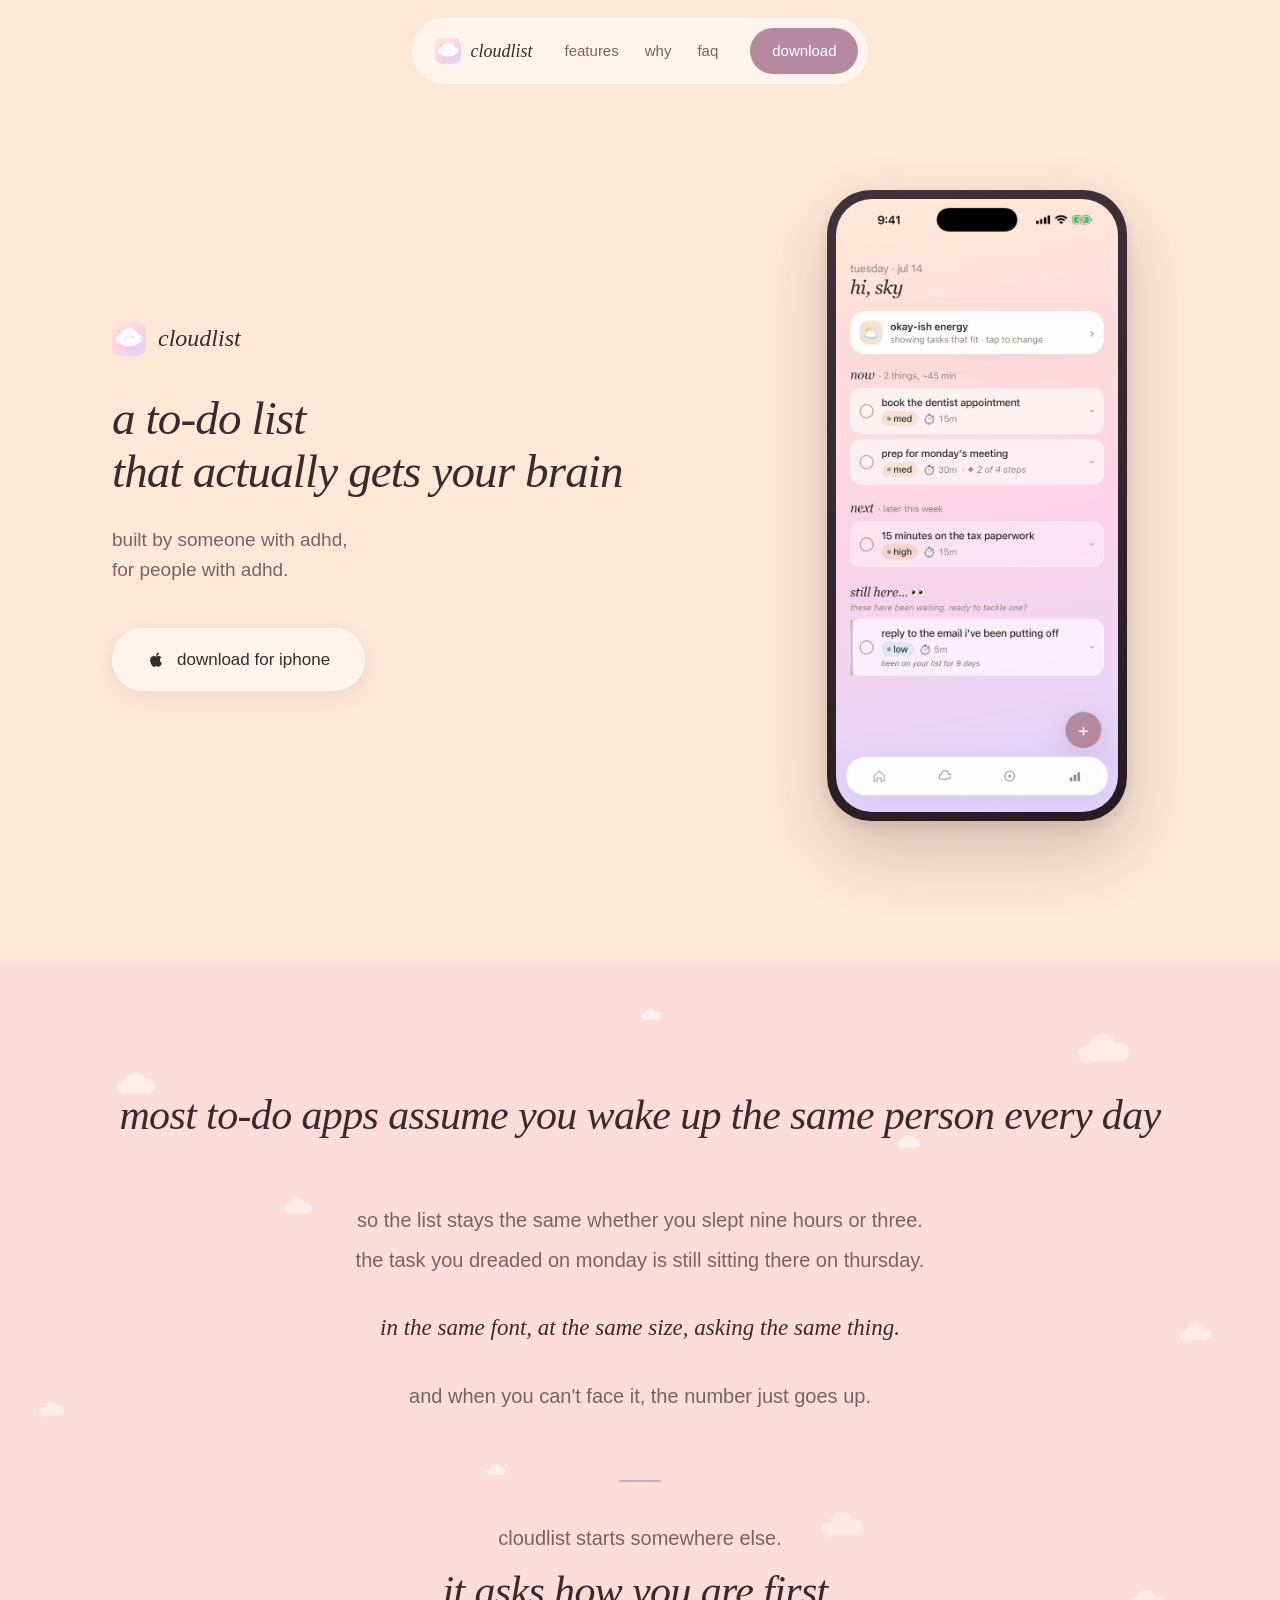
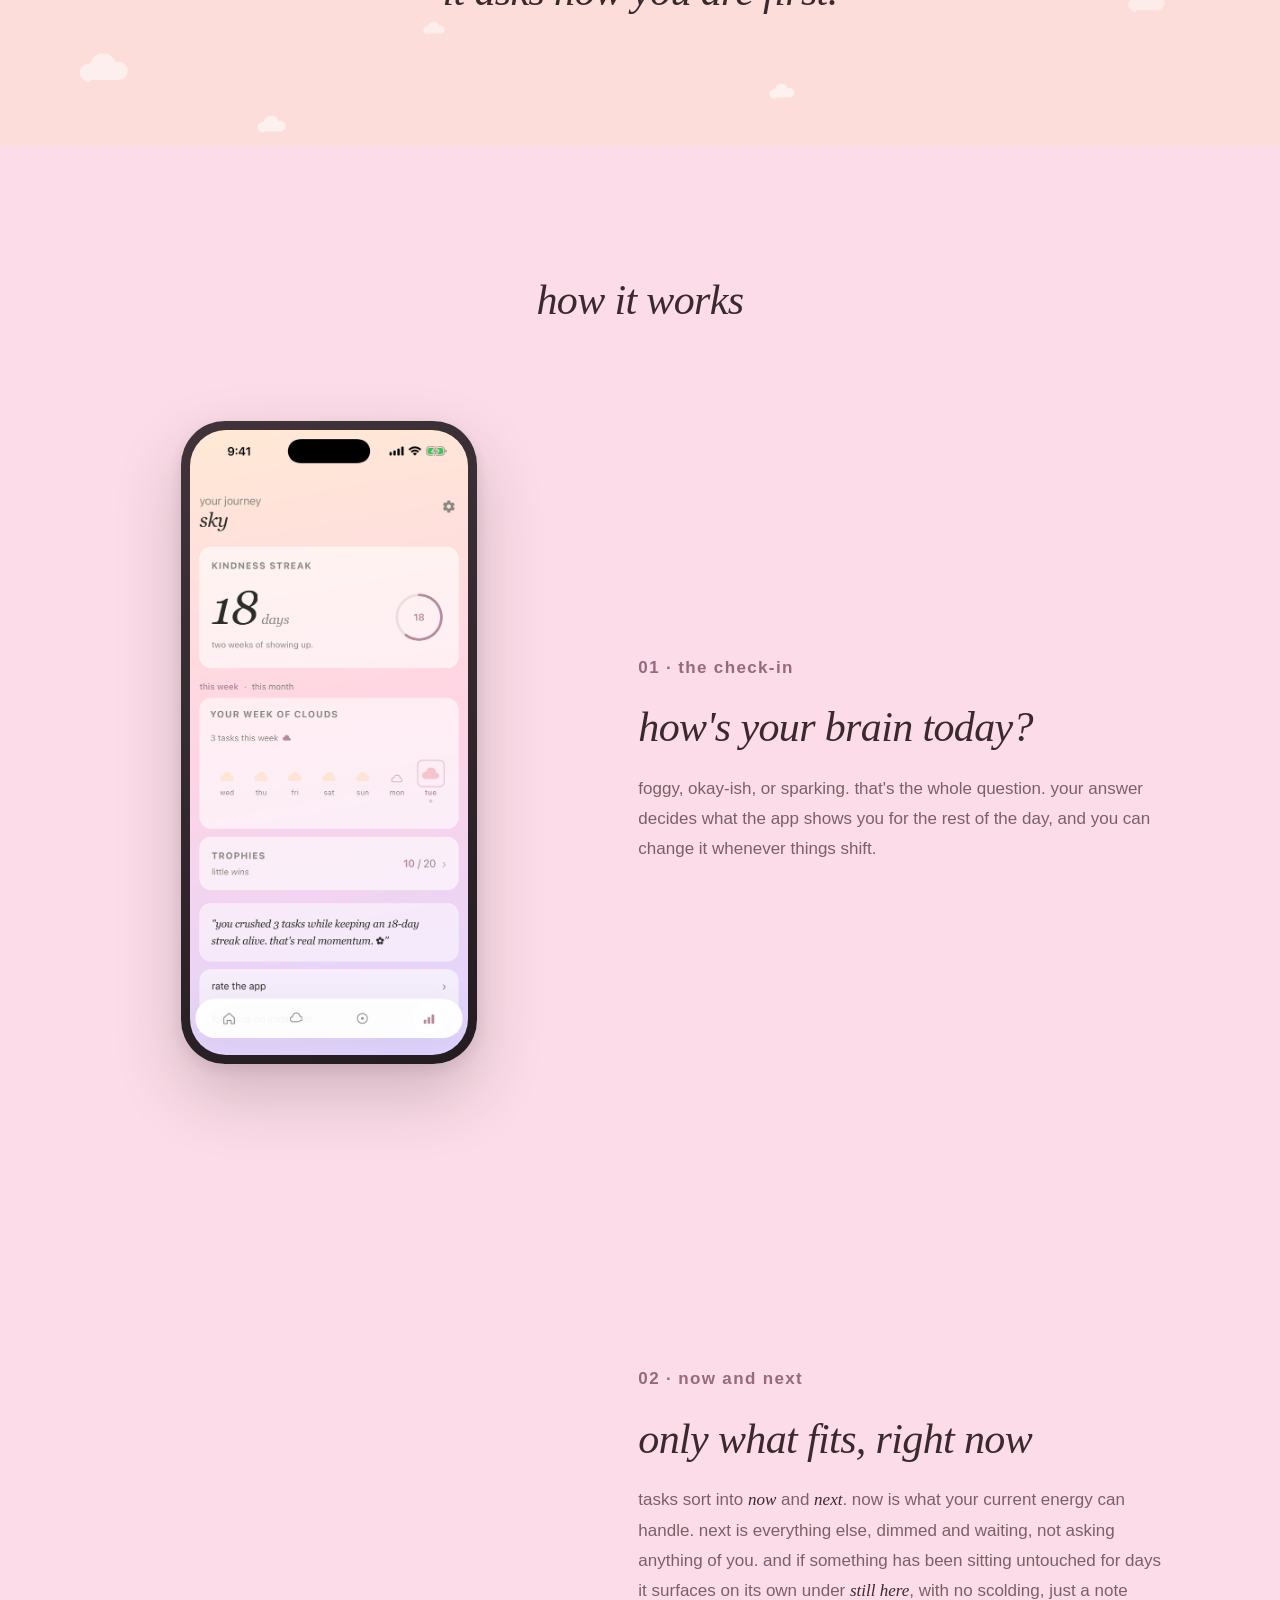
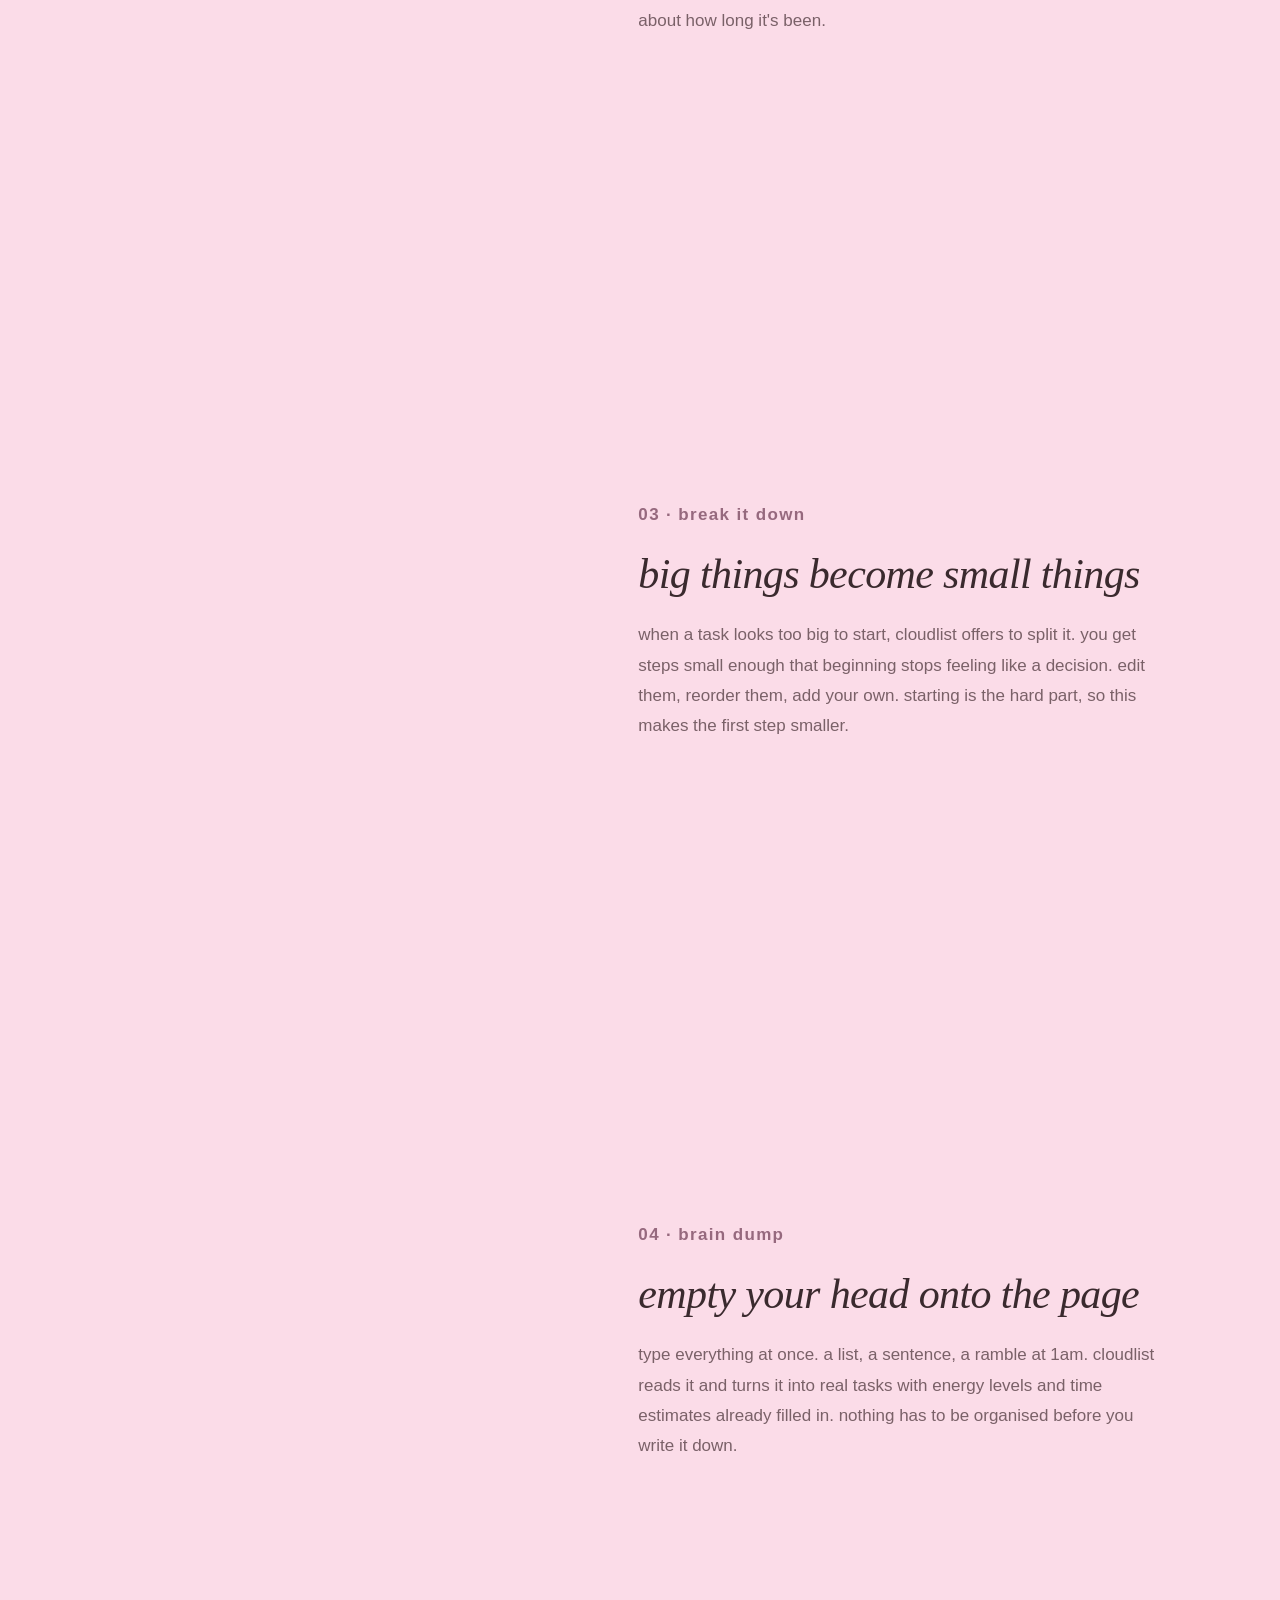
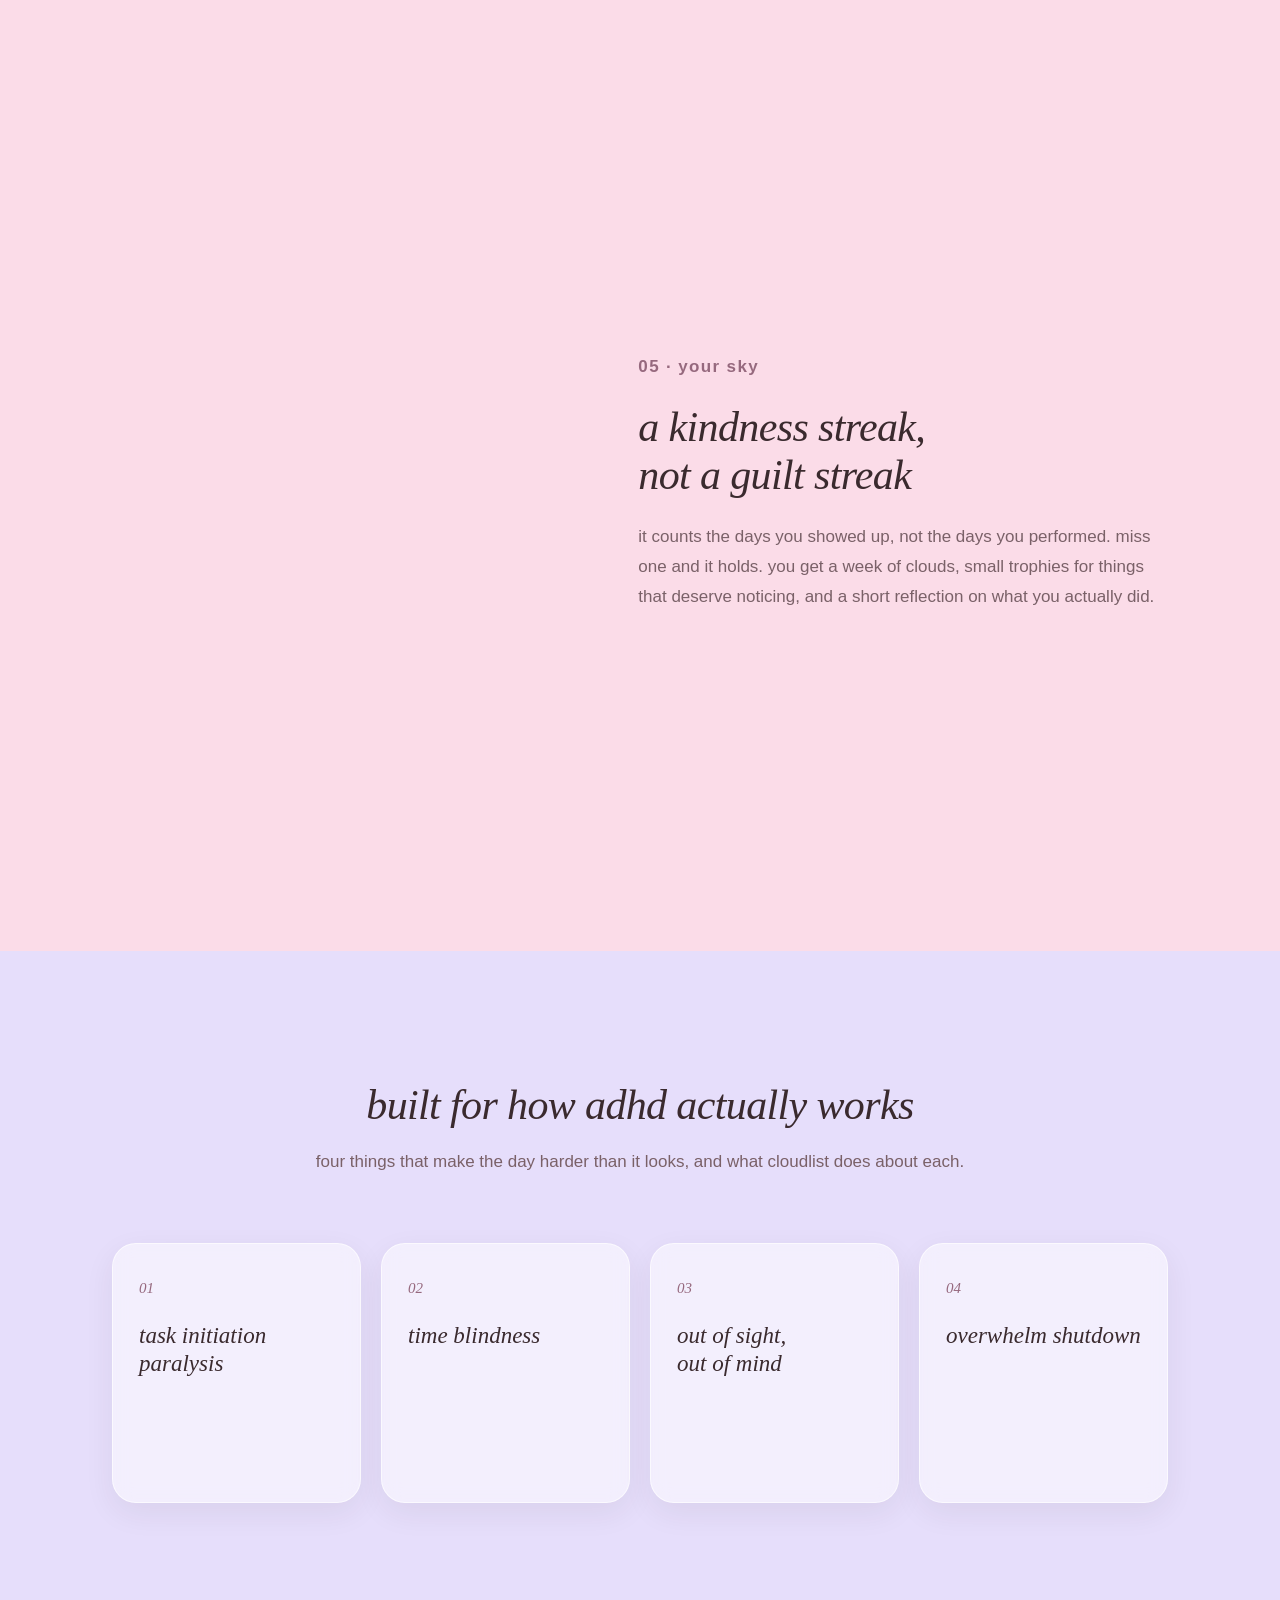
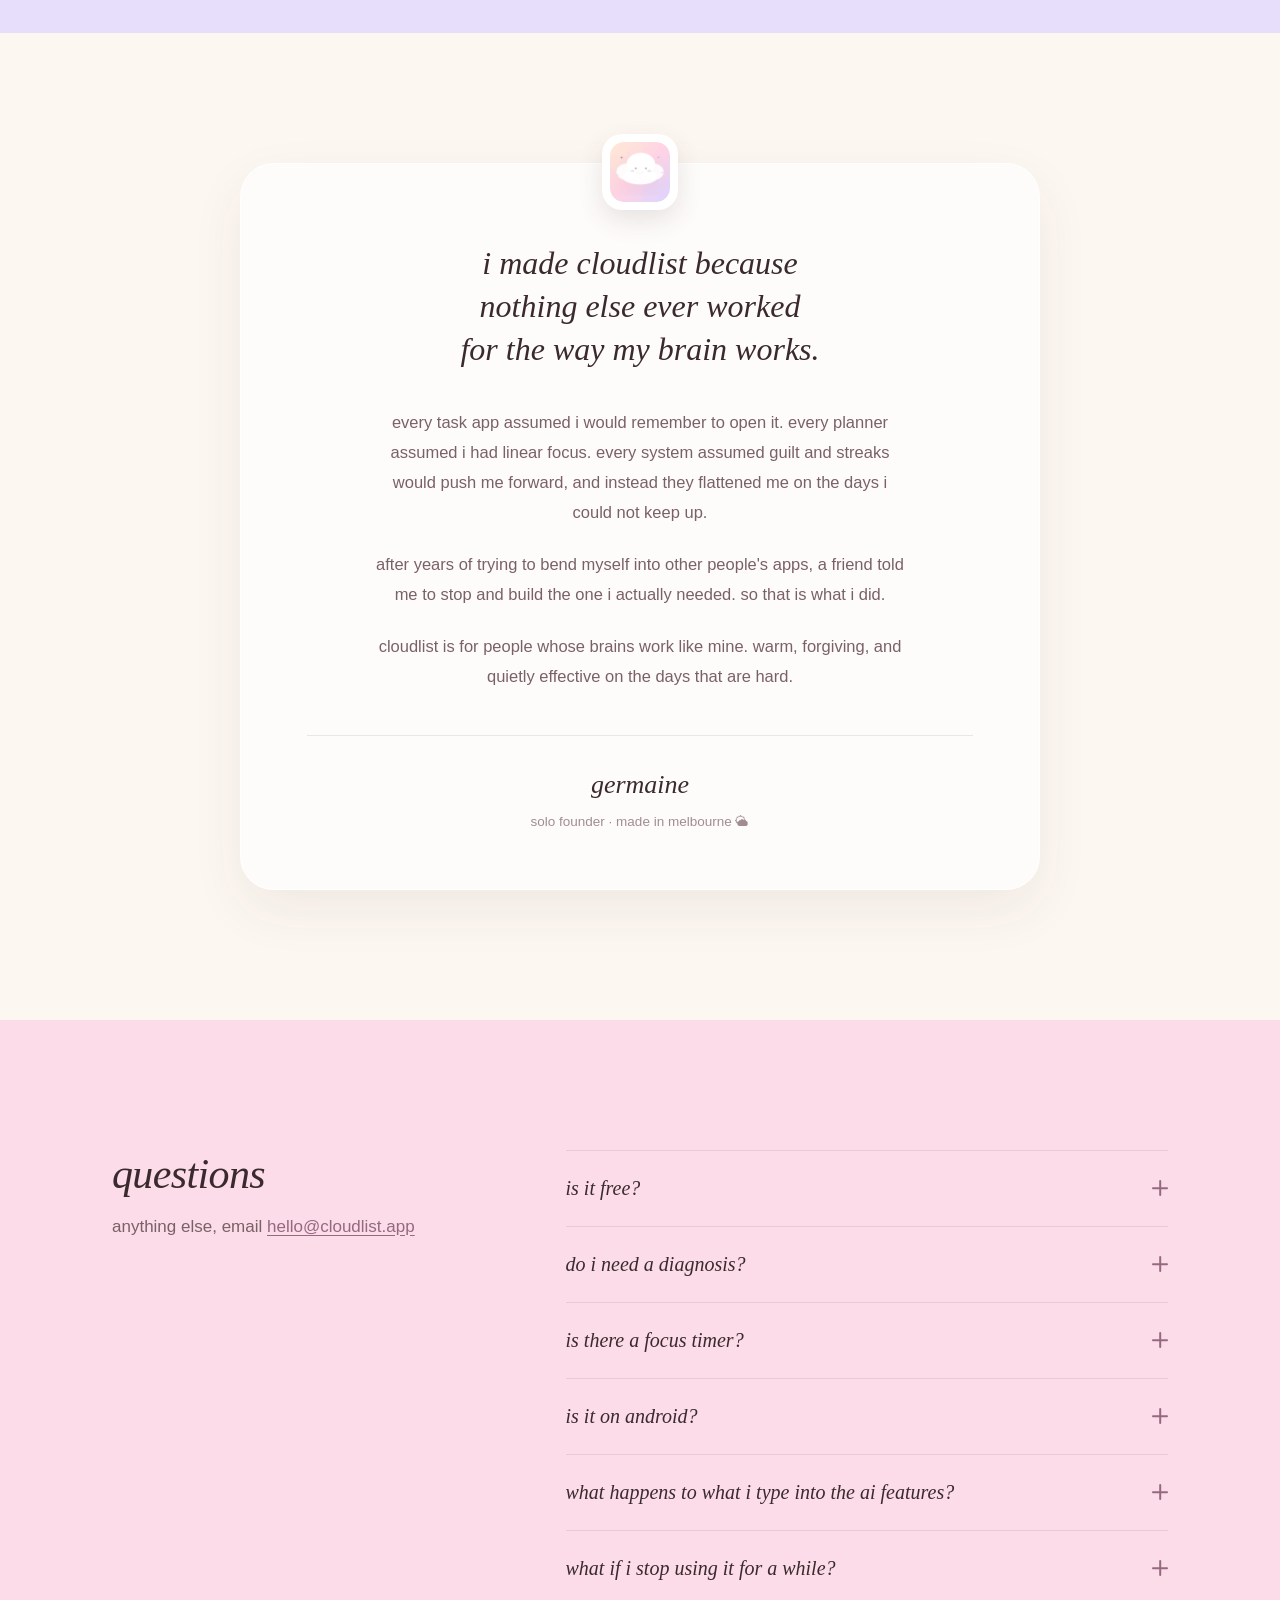
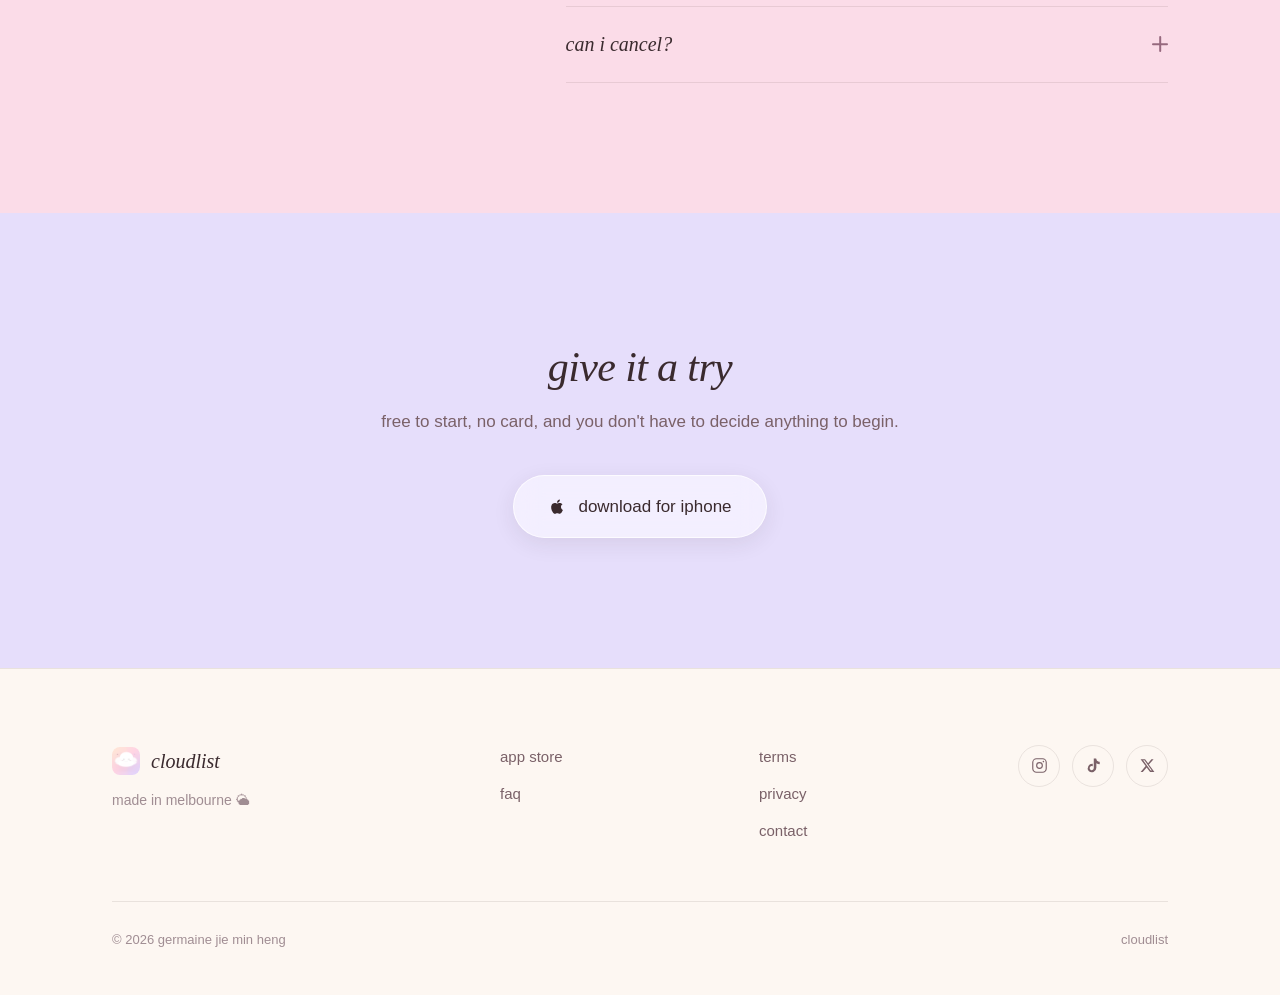
==== commit 7015ed06: "Add files via upload" ====
--- a/index.html
+++ b/index.html
@@ -78,6 +78,15 @@
       <svg class="cloud" data-rate="0.22" style="--x:44%; --y:104%; --w:40px; --o:0.5"  viewBox="0 0 120 70"><path d="M28 62c-12 0-22-8-22-19S16 24 28 24c2-12 13-21 26-21 12 0 22 7 25 18 2-.6 4-1 6-1 11 0 20 8 20 19s-9 19-20 19H28z"/></svg>
       <svg class="cloud" data-rate="0.13" style="--x:60%; --y:92%; --w:30px;  --o:0.62" viewBox="0 0 120 70"><path d="M28 62c-12 0-22-8-22-19S16 24 28 24c2-12 13-21 26-21 12 0 22 7 25 18 2-.6 4-1 6-1 11 0 20 8 20 19s-9 19-20 19H28z"/></svg>
       <svg class="cloud" data-rate="0.31" style="--x:33%; --y:84%; --w:26px;  --o:0.5"  viewBox="0 0 120 70"><path d="M28 62c-12 0-22-8-22-19S16 24 28 24c2-12 13-21 26-21 12 0 22 7 25 18 2-.6 4-1 6-1 11 0 20 8 20 19s-9 19-20 19H28z"/></svg>
+      <svg class="cloud" data-rate="0.05" style="--x:9%;  --y:14%; --w:46px;  --o:0.5"  viewBox="0 0 120 70"><path d="M28 62c-12 0-22-8-22-19S16 24 28 24c2-12 13-21 26-21 12 0 22 7 25 18 2-.6 4-1 6-1 11 0 20 8 20 19s-9 19-20 19H28z"/></svg>
+      <svg class="cloud" data-rate="0.11" style="--x:84%; --y:9%;  --w:62px;  --o:0.42" viewBox="0 0 120 70"><path d="M28 62c-12 0-22-8-22-19S16 24 28 24c2-12 13-21 26-21 12 0 22 7 25 18 2-.6 4-1 6-1 11 0 20 8 20 19s-9 19-20 19H28z"/></svg>
+      <svg class="cloud" data-rate="0.07" style="--x:70%; --y:22%; --w:28px;  --o:0.58" viewBox="0 0 120 70"><path d="M28 62c-12 0-22-8-22-19S16 24 28 24c2-12 13-21 26-21 12 0 22 7 25 18 2-.6 4-1 6-1 11 0 20 8 20 19s-9 19-20 19H28z"/></svg>
+      <svg class="cloud" data-rate="0.17" style="--x:22%; --y:30%; --w:34px;  --o:0.46" viewBox="0 0 120 70"><path d="M28 62c-12 0-22-8-22-19S16 24 28 24c2-12 13-21 26-21 12 0 22 7 25 18 2-.6 4-1 6-1 11 0 20 8 20 19s-9 19-20 19H28z"/></svg>
+      <svg class="cloud" data-rate="0.04" style="--x:50%; --y:6%;  --w:24px;  --o:0.55" viewBox="0 0 120 70"><path d="M28 62c-12 0-22-8-22-19S16 24 28 24c2-12 13-21 26-21 12 0 22 7 25 18 2-.6 4-1 6-1 11 0 20 8 20 19s-9 19-20 19H28z"/></svg>
+      <svg class="cloud" data-rate="0.24" style="--x:92%; --y:46%; --w:38px;  --o:0.44" viewBox="0 0 120 70"><path d="M28 62c-12 0-22-8-22-19S16 24 28 24c2-12 13-21 26-21 12 0 22 7 25 18 2-.6 4-1 6-1 11 0 20 8 20 19s-9 19-20 19H28z"/></svg>
+      <svg class="cloud" data-rate="0.19" style="--x:3%;  --y:56%; --w:30px;  --o:0.5"  viewBox="0 0 120 70"><path d="M28 62c-12 0-22-8-22-19S16 24 28 24c2-12 13-21 26-21 12 0 22 7 25 18 2-.6 4-1 6-1 11 0 20 8 20 19s-9 19-20 19H28z"/></svg>
+      <svg class="cloud" data-rate="0.09" style="--x:38%; --y:64%; --w:22px;  --o:0.6"  viewBox="0 0 120 70"><path d="M28 62c-12 0-22-8-22-19S16 24 28 24c2-12 13-21 26-21 12 0 22 7 25 18 2-.6 4-1 6-1 11 0 20 8 20 19s-9 19-20 19H28z"/></svg>
+      <svg class="cloud" data-rate="0.27" style="--x:64%; --y:70%; --w:50px;  --o:0.4"  viewBox="0 0 120 70"><path d="M28 62c-12 0-22-8-22-19S16 24 28 24c2-12 13-21 26-21 12 0 22 7 25 18 2-.6 4-1 6-1 11 0 20 8 20 19s-9 19-20 19H28z"/></svg>
     </div>
 
     <div class="wrap problem-copy">
@@ -87,7 +96,7 @@
         <p class="line reveal">so the list stays the same whether you slept nine hours or three.</p>
         <p class="line reveal">the task you dreaded on monday is still sitting there on thursday.</p>
         <p class="line line--em reveal">in the same font, at the same size, asking the same thing.</p>
-        <p class="line reveal">and when you can't face it, the app has nothing to say except a number going up.</p>
+        <p class="line reveal">and when you can't face it, the number just goes up.</p>
       </div>
 
       <div class="problem-turn reveal">
--- a/styles.css
+++ b/styles.css
@@ -322,7 +322,7 @@
 
 /* staged lines read as a paced thought rather than a paragraph block */
 .problem-lines {
-  max-width: 700px;
+  max-width: 760px;
   margin: 0 auto;
   text-align: center;
 }
@@ -330,19 +330,25 @@
 .line {
   font-size: clamp(17px, 1.9vw, 20px);
   color: var(--ink-soft);
-  line-height: 1.62;
-  padding: 15px 0;
+  line-height: 1.6;
   text-wrap: balance;
 }
 
+/* the first two sit close together, they are one thought */
+.line + .line { margin-top: 8px; }
+
+/* the italic turn and the closing beat get their own air */
 .line--em {
   font-family: var(--serif);
   font-style: italic;
   font-size: clamp(19px, 2.1vw, 23px);
   color: var(--ink);
-}
-
-.problem-turn { margin-top: 76px; text-align: center; }
+  margin-top: 34px !important;
+}
+
+.line--em + .line { margin-top: 34px; }
+
+.problem-turn { margin-top: 68px; text-align: center; }
 
 .turn-rule {
   display: block;
@@ -796,8 +802,9 @@
   .step { font-size: 15px; }
 
   .problem .section-head { margin-bottom: 40px; }
-  .line { padding: 12px 0; }
-  .problem-turn { margin-top: 54px; }
+  .line--em { margin-top: 26px !important; }
+  .line--em + .line { margin-top: 26px; }
+  .problem-turn { margin-top: 52px; }
 
   .cards { grid-template-columns: 1fr; gap: 16px; margin-top: 46px; }
   .card { height: 210px; }
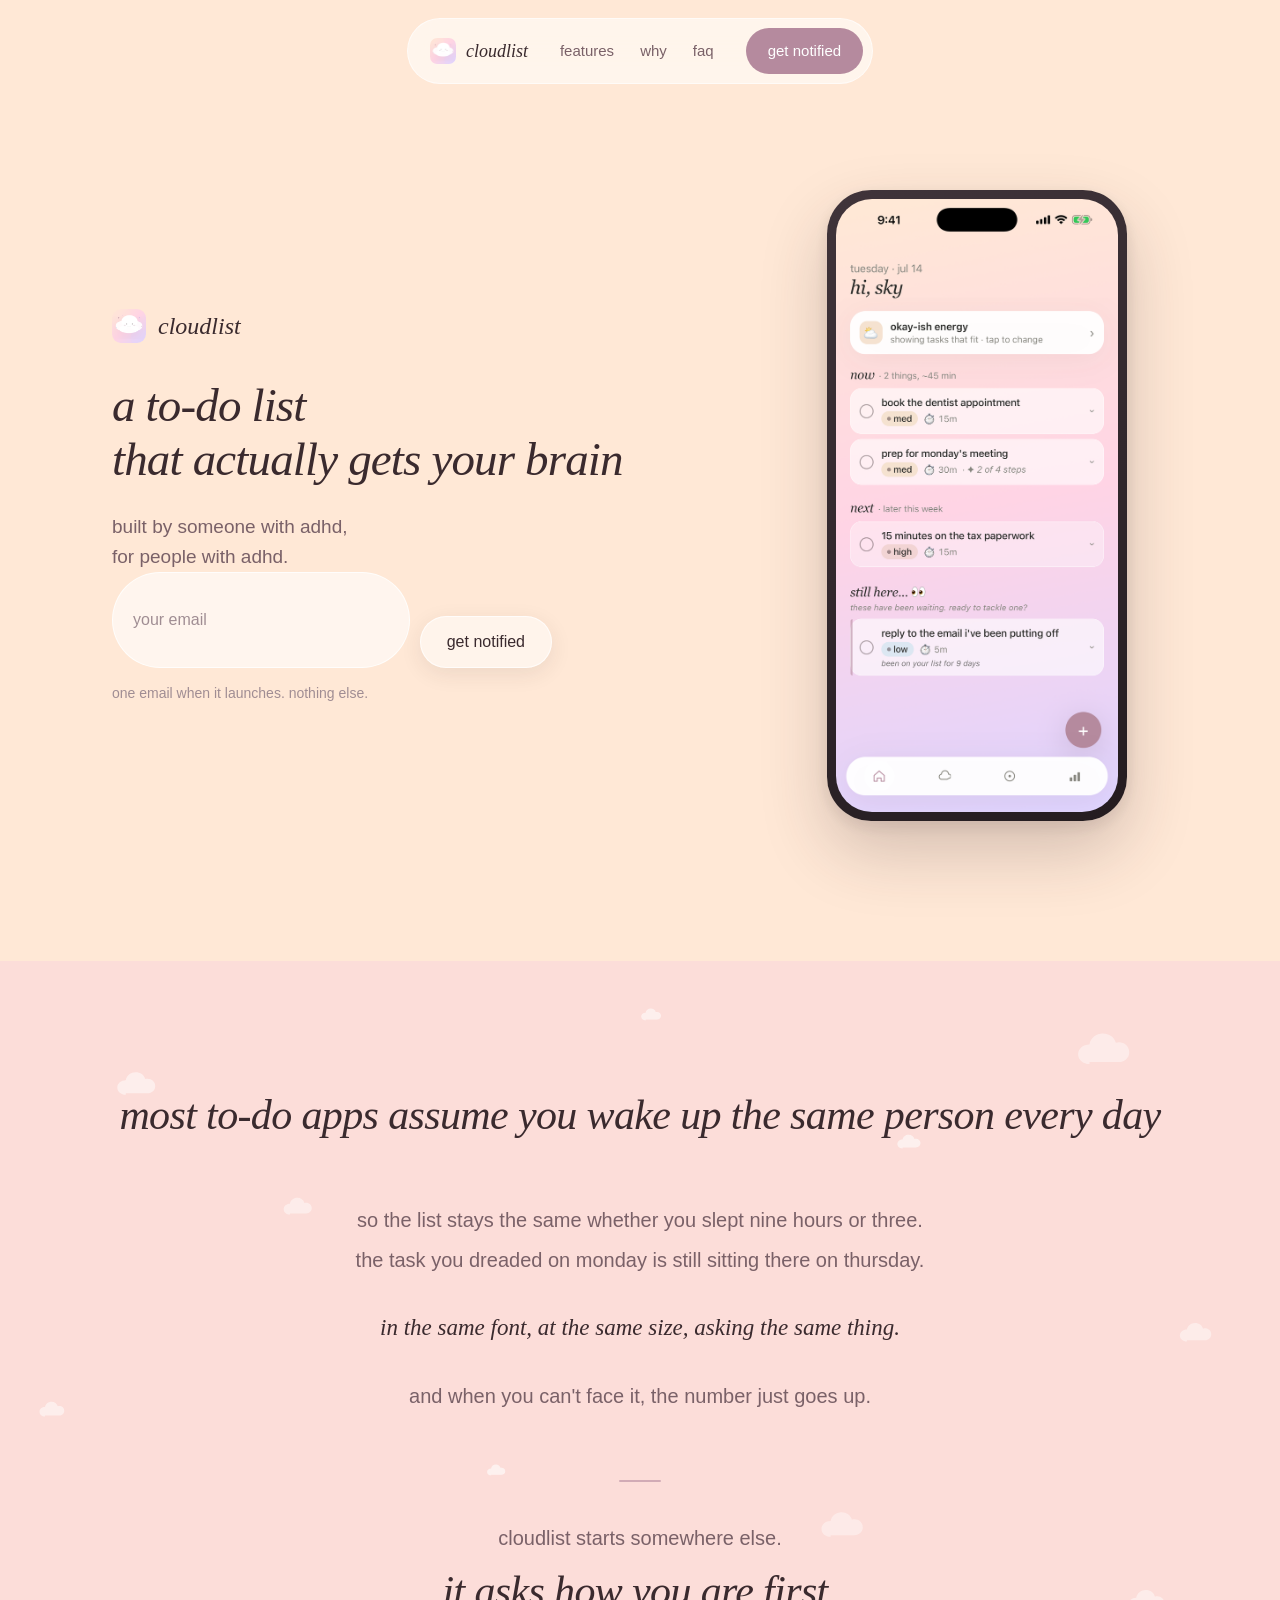
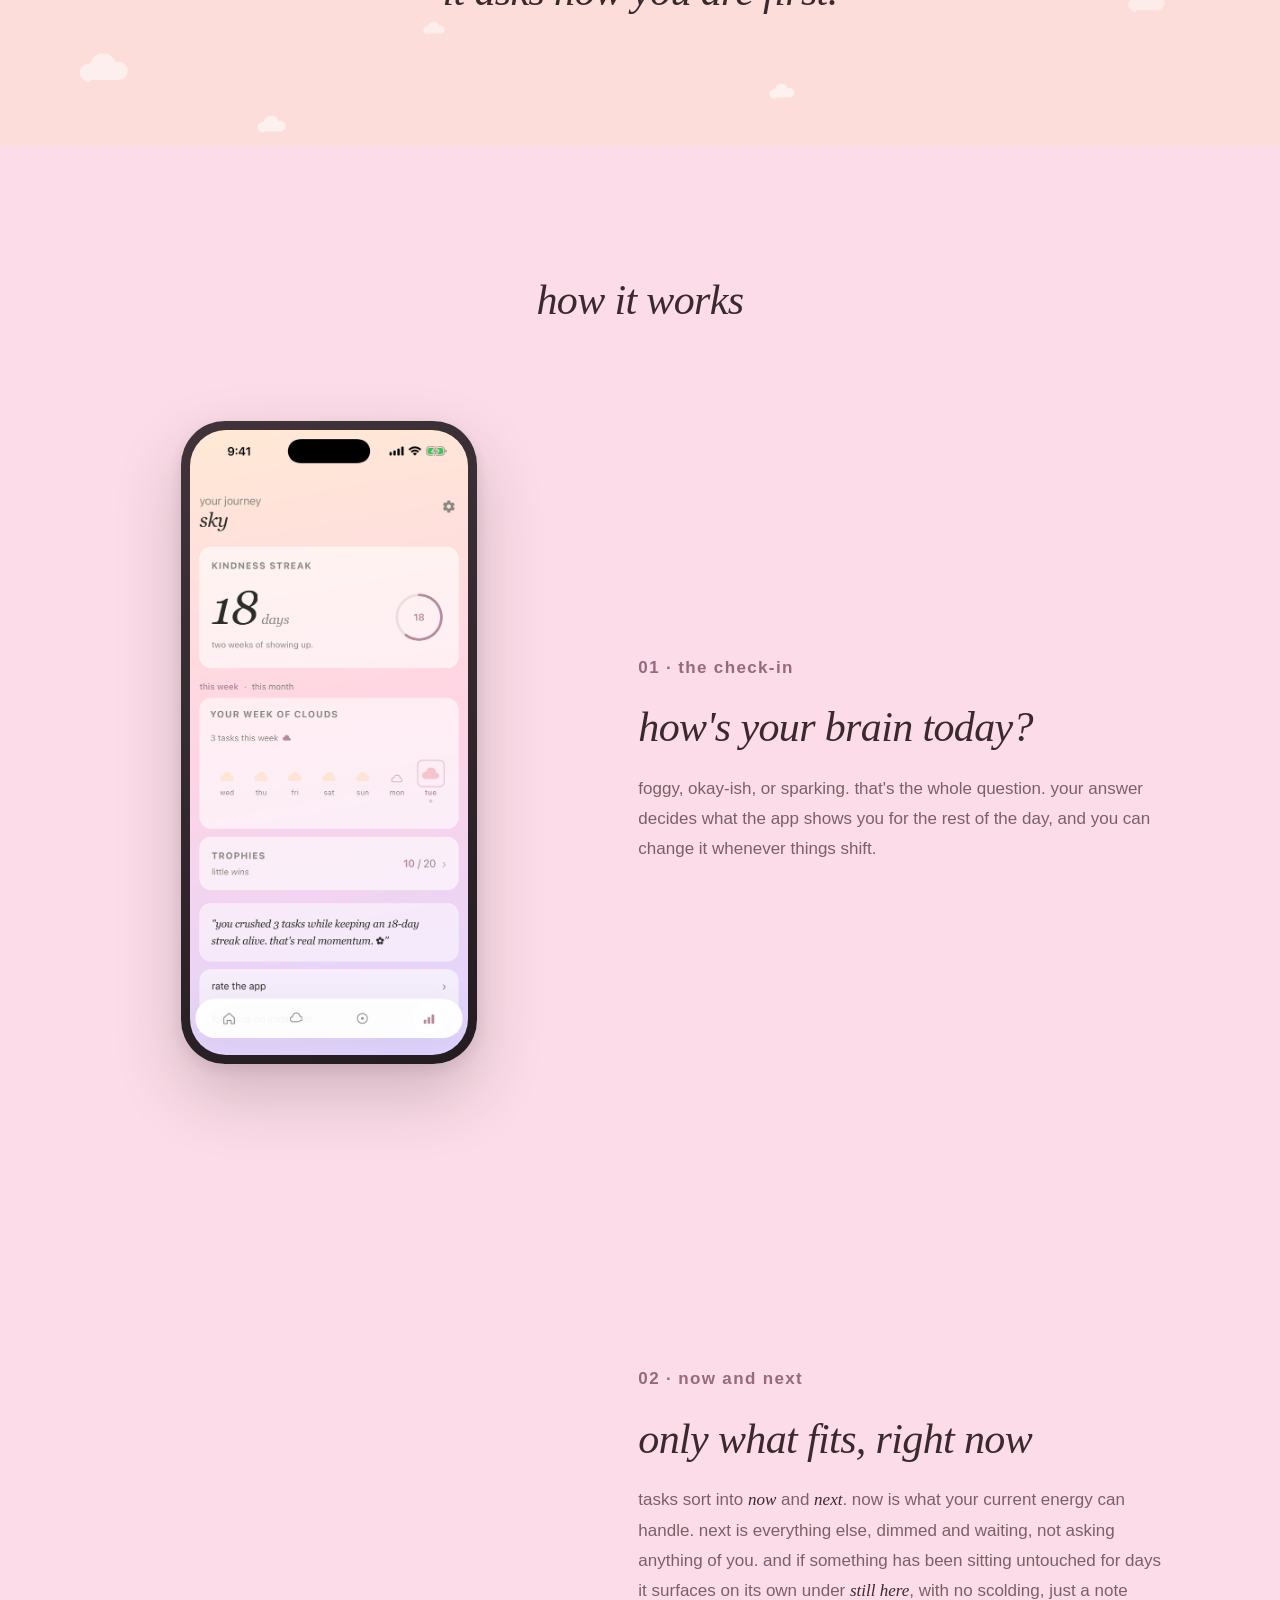
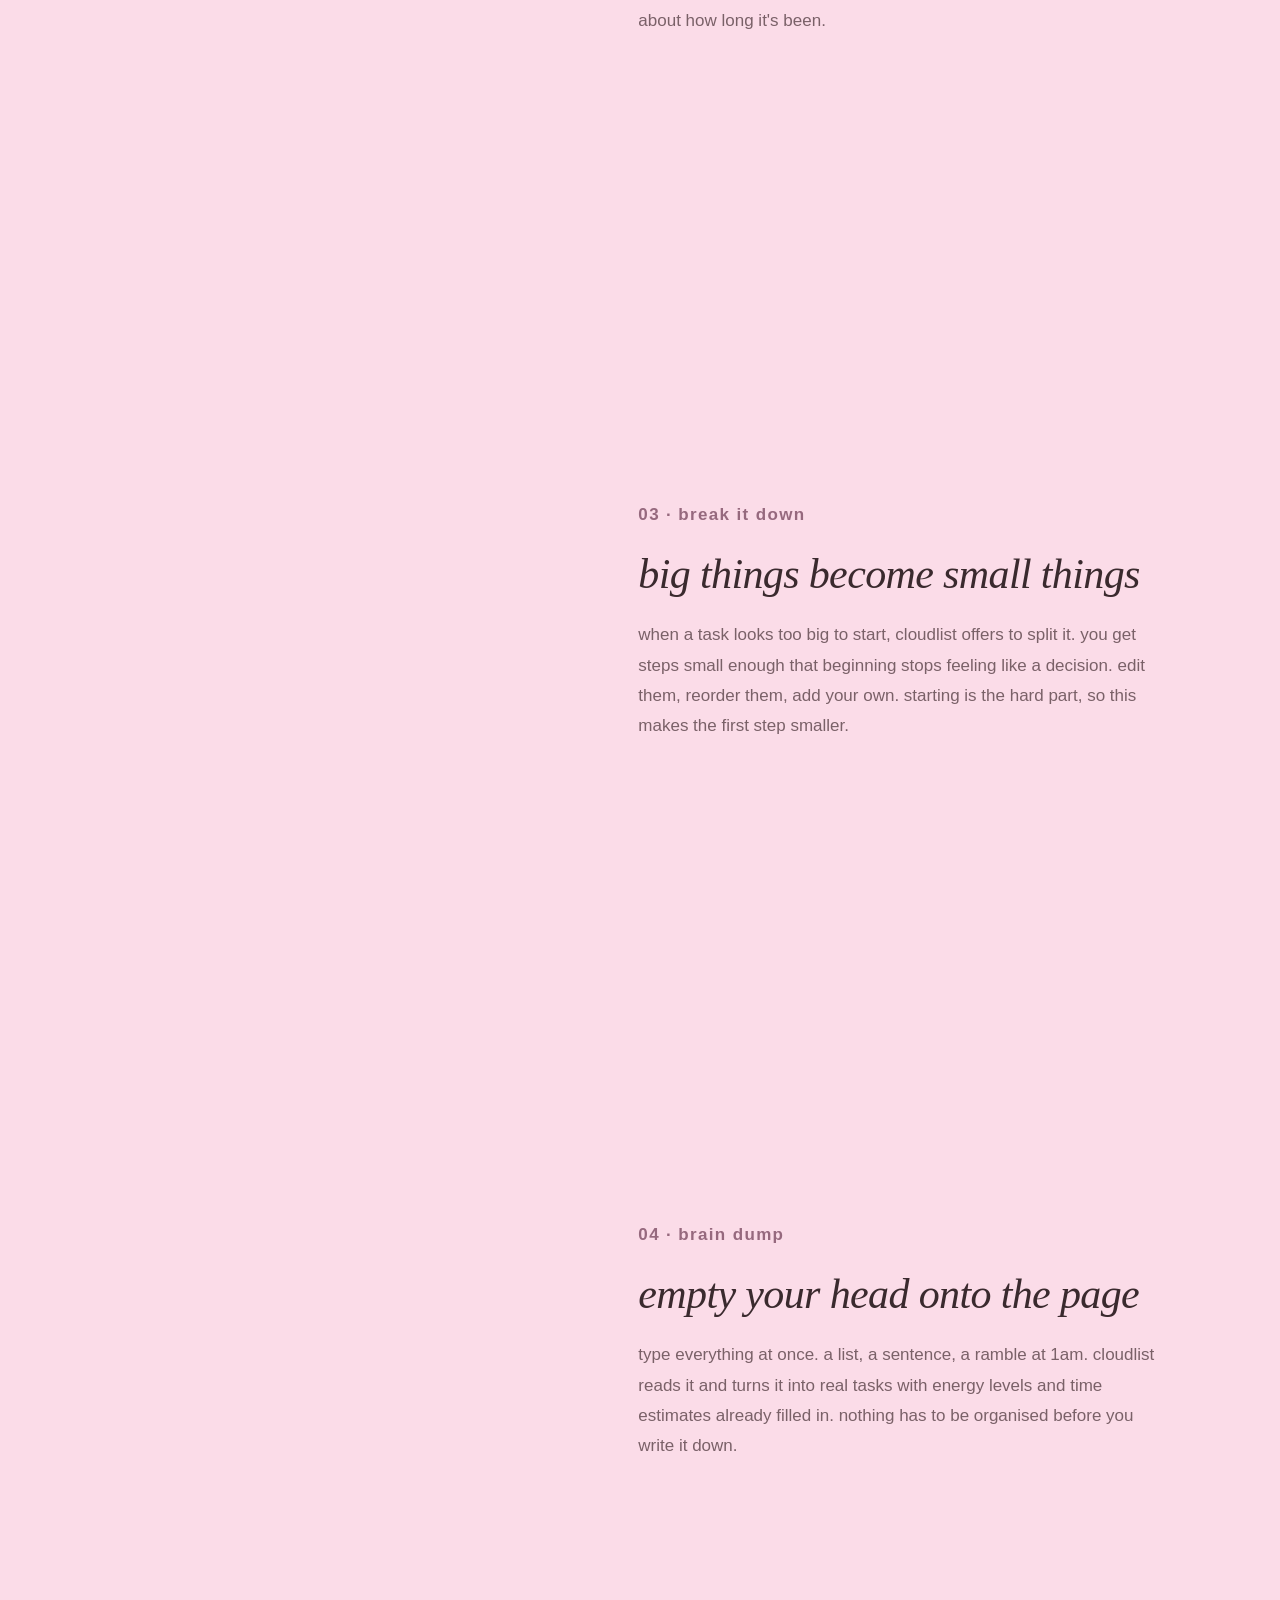
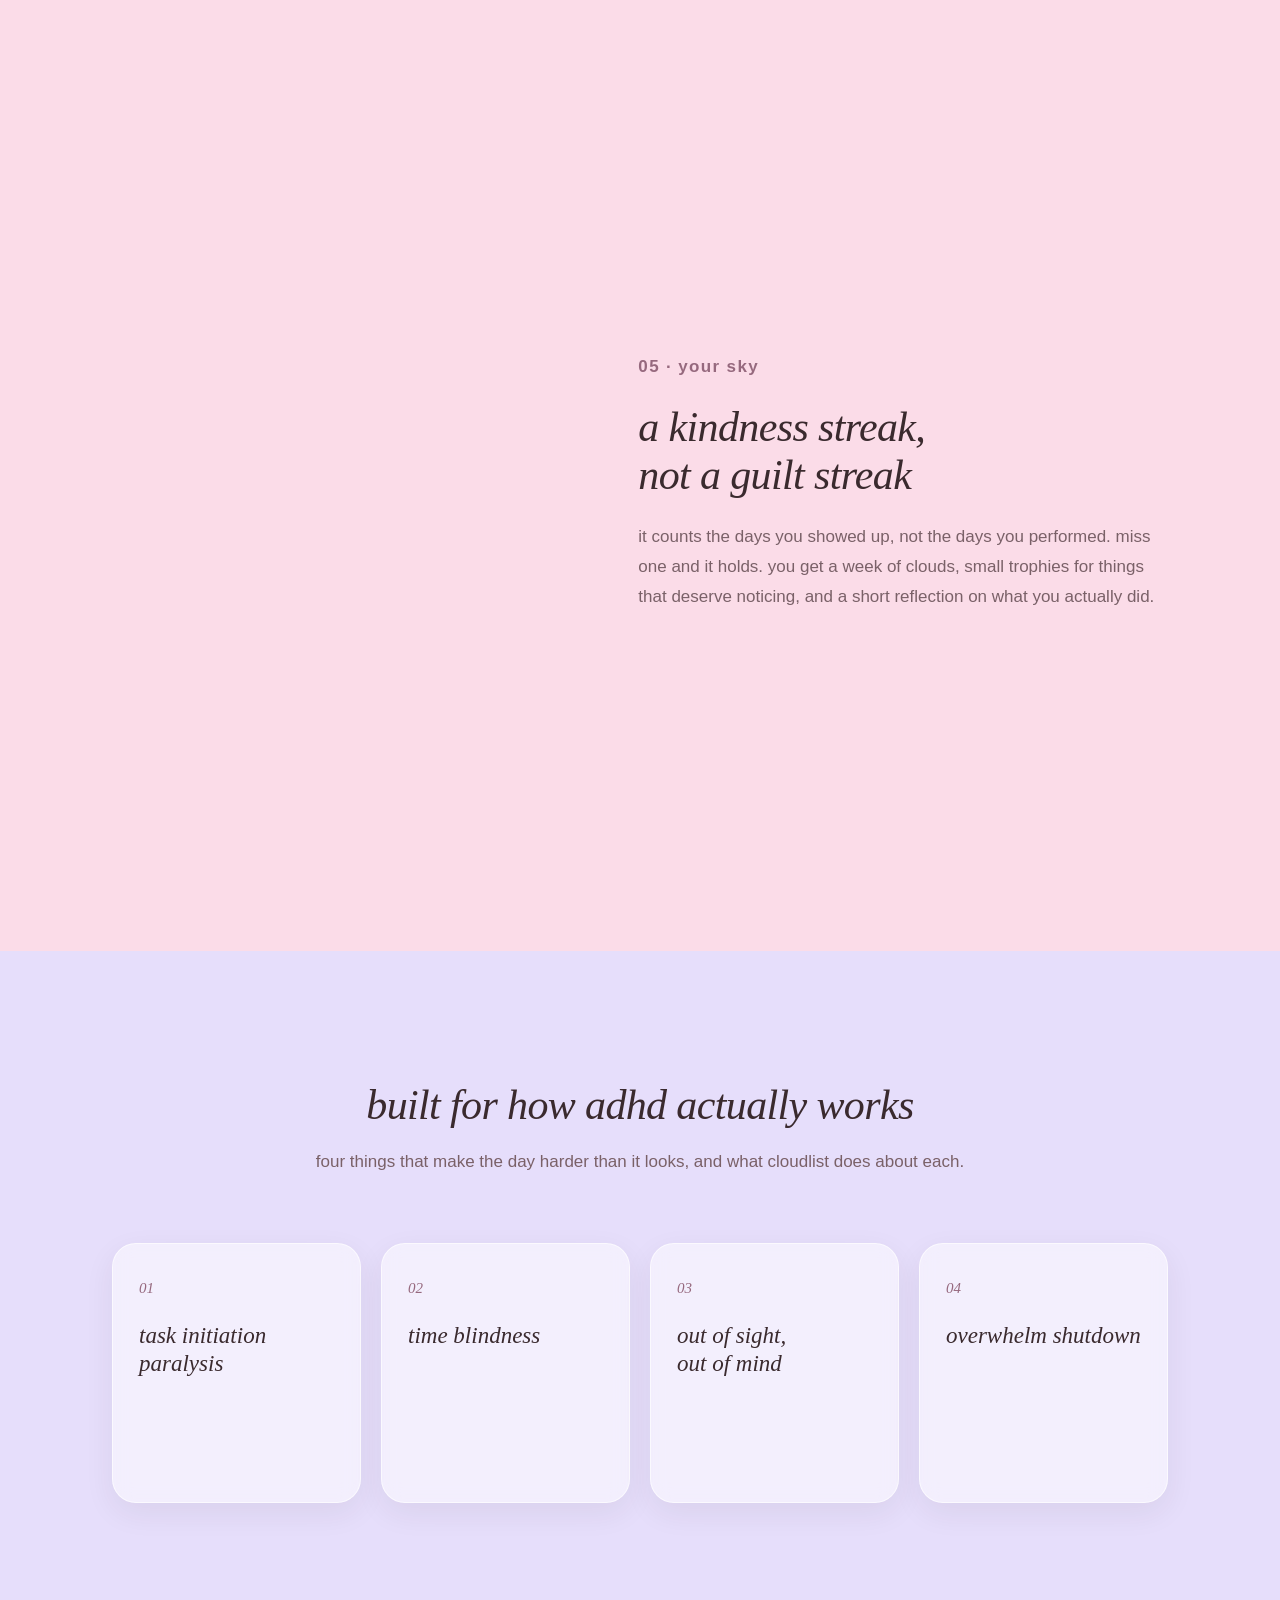
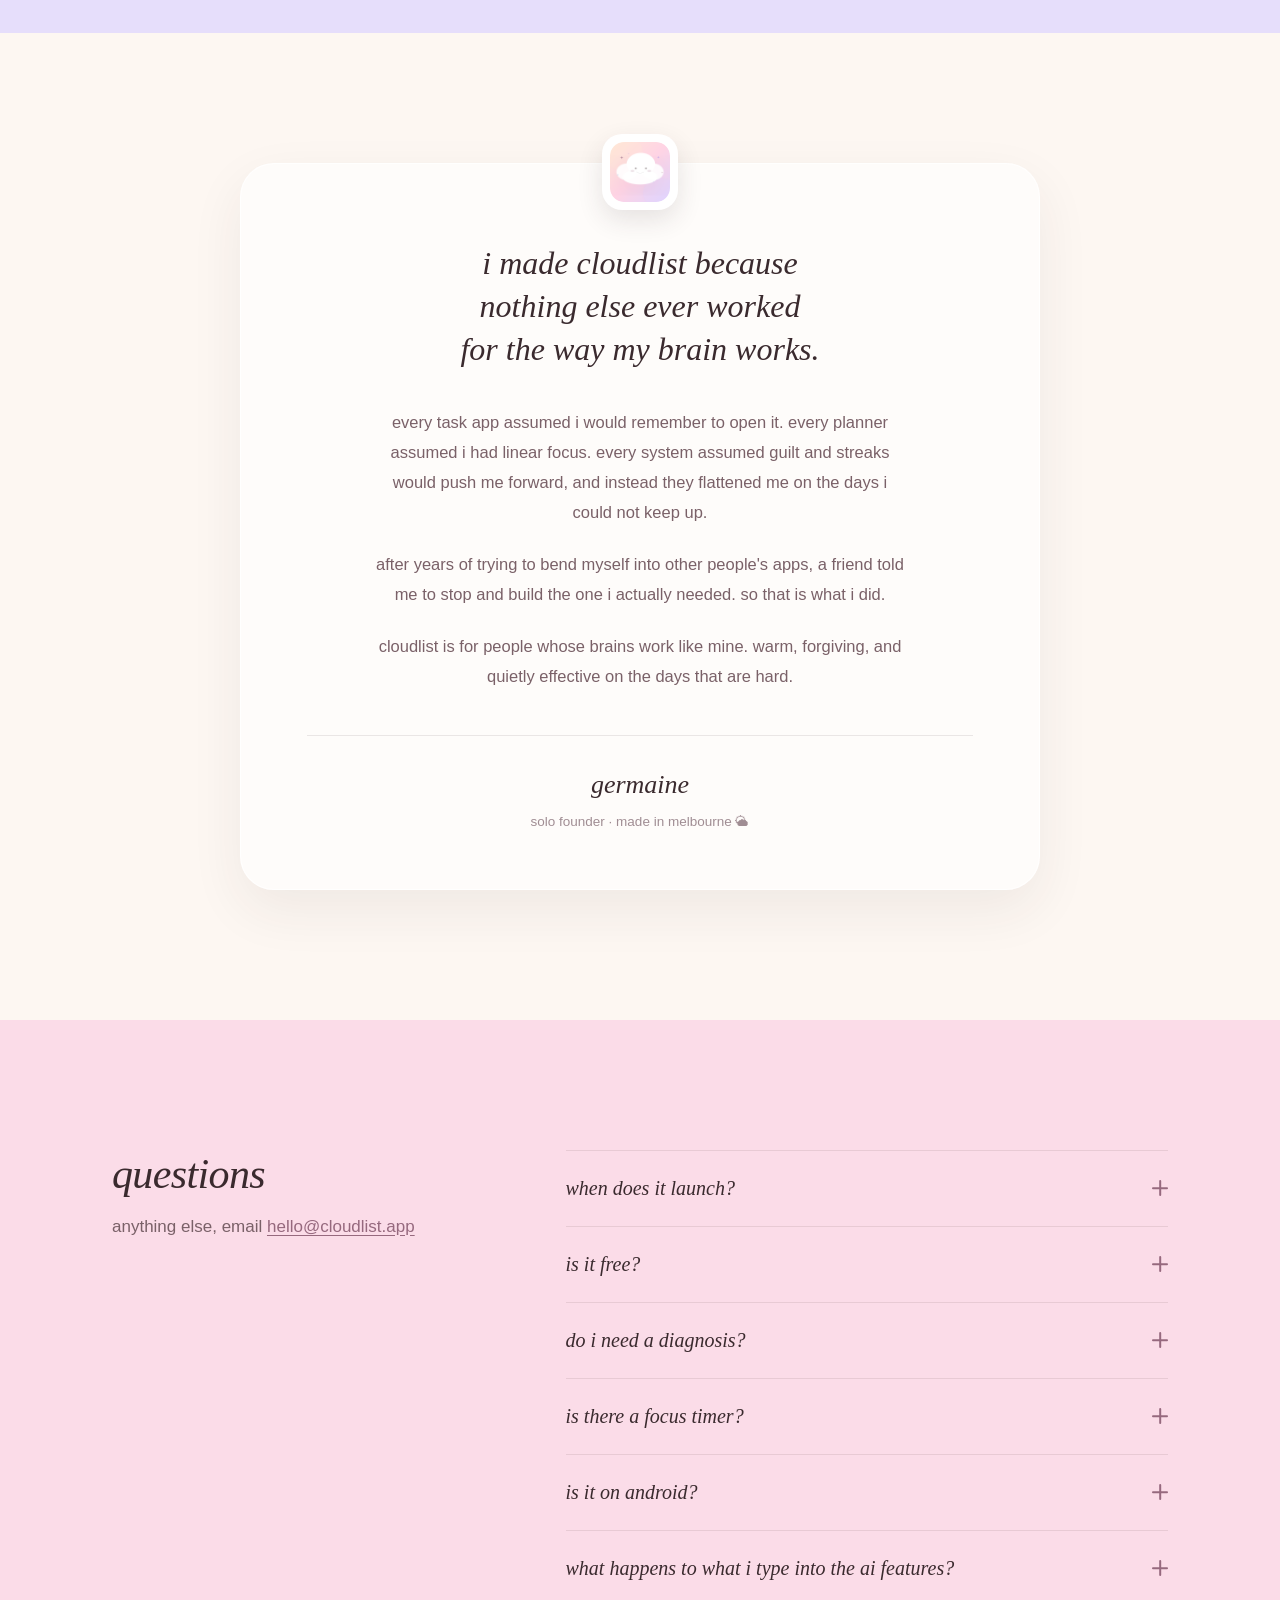
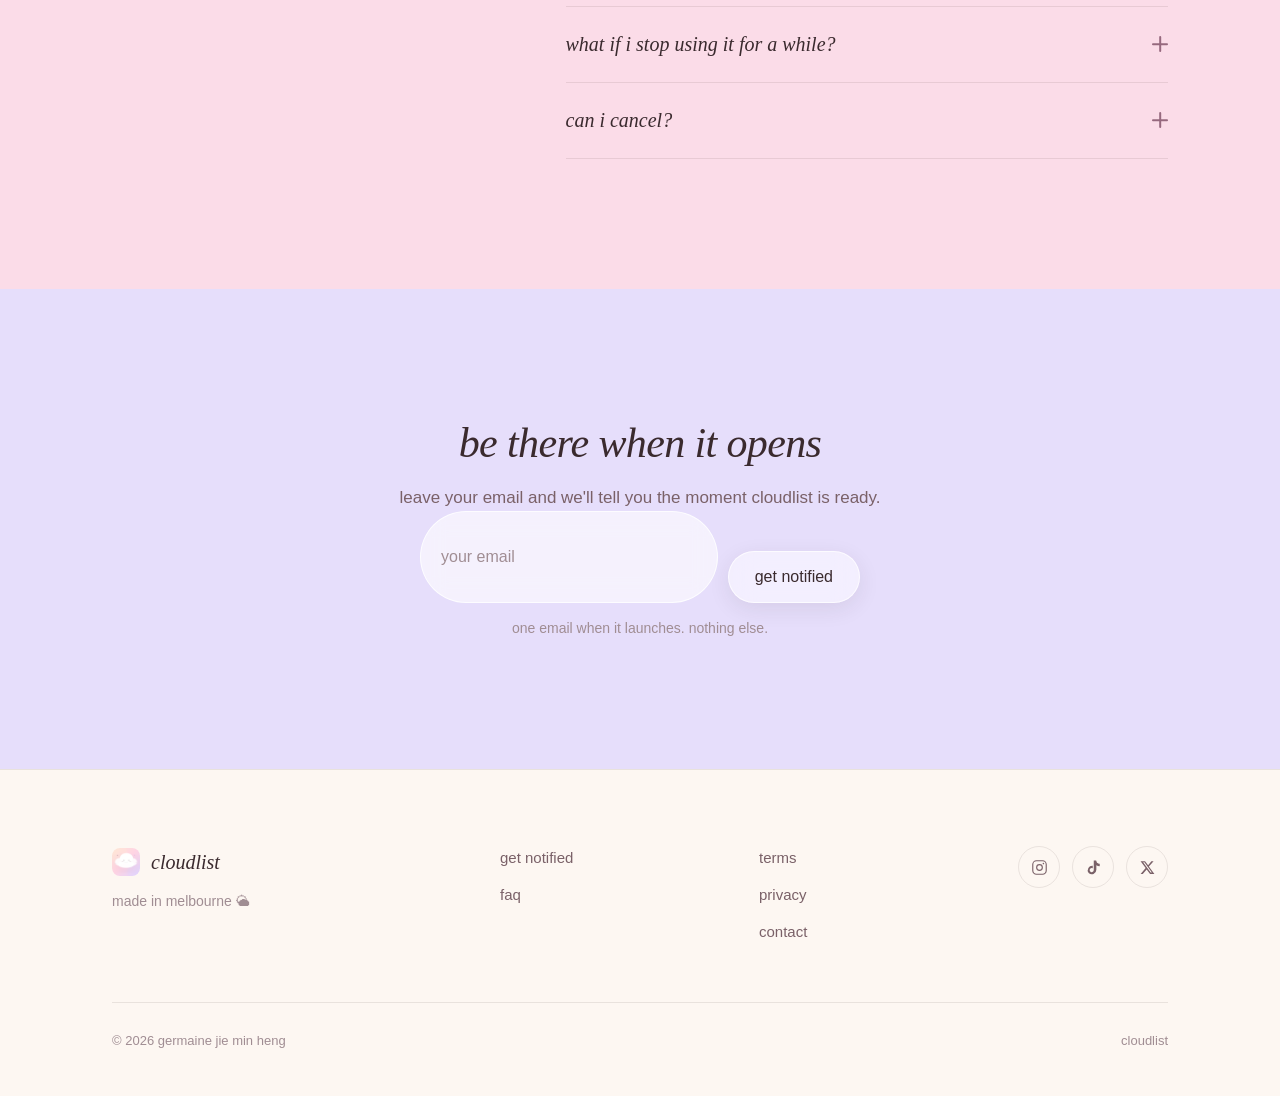
==== commit 709b5db1: "Add files via upload" ====
--- a/index.html
+++ b/index.html
@@ -21,7 +21,7 @@
 <link rel="apple-touch-icon" href="icon.png">
 <link rel="stylesheet" href="styles.css">
 </head>
-<body>
+<body class="mode-waitlist">
 
 <!-- ============ nav ============ -->
 <nav class="nav" aria-label="main">
@@ -35,7 +35,8 @@
       <a href="#why">why</a>
       <a href="#faq">faq</a>
     </div>
-    <a class="nav-cta" href="https://apps.apple.com/app/id6772194035" target="_blank" rel="noopener">download</a>
+    <a class="nav-cta only-download" href="https://apps.apple.com/app/id6772194035" target="_blank" rel="noopener">download</a>
+    <a class="nav-cta only-waitlist" href="#notify">get notified</a>
   </div>
 </nav>
 
@@ -52,12 +53,31 @@
         <h1 class="display lift" style="--lift:2">a to-do list<br>that actually gets your brain</h1>
         <p class="lede lift" style="--lift:3">built by someone with adhd,<br>for people with adhd.</p>
         <div class="lift" style="--lift:4">
-          <a class="button button--glass" href="https://apps.apple.com/app/id6772194035" target="_blank" rel="noopener">
-            <svg viewBox="0 0 24 24" fill="currentColor" aria-hidden="true" class="button-mark">
-              <path d="M16.36 12.72c-.02-2.3 1.88-3.4 1.96-3.46-1.07-1.56-2.73-1.78-3.32-1.8-1.41-.14-2.76.83-3.48.83-.72 0-1.83-.81-3.01-.79-1.55.02-2.98.9-3.78 2.28-1.61 2.8-.41 6.93 1.15 9.2.77 1.11 1.68 2.35 2.87 2.31 1.15-.05 1.59-.74 2.98-.74 1.39 0 1.78.74 3 .72 1.24-.02 2.02-1.13 2.78-2.24.88-1.29 1.24-2.54 1.26-2.6-.03-.01-2.4-.92-2.43-3.65zM14.1 5.9c.63-.77 1.06-1.83.94-2.9-.91.04-2.02.61-2.67 1.37-.58.68-1.09 1.77-.95 2.81 1.02.08 2.05-.52 2.68-1.28z"/>
-            </svg>
-            download for iphone
-          </a>
+          <!-- download mode -->
+          <div class="only-download">
+            <a class="button button--glass" href="https://apps.apple.com/app/id6772194035" target="_blank" rel="noopener">
+              <svg viewBox="0 0 24 24" fill="currentColor" aria-hidden="true" class="button-mark">
+                <path d="M16.36 12.72c-.02-2.3 1.88-3.4 1.96-3.46-1.07-1.56-2.73-1.78-3.32-1.8-1.41-.14-2.76.83-3.48.83-.72 0-1.83-.81-3.01-.79-1.55.02-2.98.9-3.78 2.28-1.61 2.8-.41 6.93 1.15 9.2.77 1.11 1.68 2.35 2.87 2.31 1.15-.05 1.59-.74 2.98-.74 1.39 0 1.78.74 3 .72 1.24-.02 2.02-1.13 2.78-2.24.88-1.29 1.24-2.54 1.26-2.6-.03-.01-2.4-.92-2.43-3.65zM14.1 5.9c.63-.77 1.06-1.83.94-2.9-.91.04-2.02.61-2.67 1.37-.58.68-1.09 1.77-.95 2.81 1.02.08 2.05-.52 2.68-1.28z"/>
+              </svg>
+              download for iphone
+            </a>
+          </div>
+
+          <!-- waitlist mode -->
+          <div class="only-waitlist signup" id="notify">
+            <form class="signup-form" data-buttondown
+                  action="https://buttondown.com/api/emails/embed-subscribe/cloudlist.app"
+                  method="post" target="bd-sink">
+              <input type="email" name="email" placeholder="your email" aria-label="your email" required>
+              <button type="submit" class="button button--glass">get notified</button>
+            </form>
+            <div class="signup-done" hidden>
+              <p>you're on the list.</p>
+              <p class="signup-done-note">we'll email you once, when it's ready.</p>
+            </div>
+            <p class="signup-error" hidden>that didn't go through. try again, or email hello@cloudlist.app</p>
+            <p class="cta-note">one email when it launches. nothing else.</p>
+          </div>
         </div>
       </div>
       <div class="hero-phone lift" style="--lift:3">
@@ -250,6 +270,10 @@
       </div>
 
       <div class="faq reveal">
+        <div class="qa only-waitlist">
+          <button class="qa-q" aria-expanded="false"><span>when does it launch?</span><span class="qa-icon" aria-hidden="true"></span></button>
+          <div class="qa-a"><div><p>very soon. leave your email at the top and you'll get one message the day it opens, and nothing after that unless you want it.</p></div></div>
+        </div>
         <div class="qa">
           <button class="qa-q" aria-expanded="false"><span>is it free?</span><span class="qa-icon" aria-hidden="true"></span></button>
           <div class="qa-a"><div><p>the free version is properly usable: 10 active tasks, one break-it-down and one brain dump a day, seven days of history, and all three themes. pro removes the limits and adds focus sounds, priority flagging, full month history, and a weekly streak save. there's a seven day trial if you want to try it.</p></div></div>
@@ -285,18 +309,43 @@
   <!-- ============ 7. final cta ============ -->
   <section class="band band--lavender">
     <div class="wrap center final">
-      <h2 class="display-sm reveal section-head">give it a try</h2>
-      <p class="sub sub--wide reveal">free to start, no card, and you don't have to decide anything to begin.</p>
-      <div class="reveal">
-        <a class="button button--glass" href="https://apps.apple.com/app/id6772194035" target="_blank" rel="noopener">
-          <svg viewBox="0 0 24 24" fill="currentColor" aria-hidden="true" class="button-mark">
-            <path d="M16.36 12.72c-.02-2.3 1.88-3.4 1.96-3.46-1.07-1.56-2.73-1.78-3.32-1.8-1.41-.14-2.76.83-3.48.83-.72 0-1.83-.81-3.01-.79-1.55.02-2.98.9-3.78 2.28-1.61 2.8-.41 6.93 1.15 9.2.77 1.11 1.68 2.35 2.87 2.31 1.15-.05 1.59-.74 2.98-.74 1.39 0 1.78.74 3 .72 1.24-.02 2.02-1.13 2.78-2.24.88-1.29 1.24-2.54 1.26-2.6-.03-.01-2.4-.92-2.43-3.65zM14.1 5.9c.63-.77 1.06-1.83.94-2.9-.91.04-2.02.61-2.67 1.37-.58.68-1.09 1.77-.95 2.81 1.02.08 2.05-.52 2.68-1.28z"/>
-          </svg>
-          download for iphone
-        </a>
-      </div>
-    </div>
-  </section>
+      <!-- download mode -->
+      <div class="only-download">
+        <h2 class="display-sm reveal section-head">give it a try</h2>
+        <p class="sub sub--wide reveal">free to start, no card, and you don't have to decide anything to begin.</p>
+        <div class="reveal">
+          <a class="button button--glass" href="https://apps.apple.com/app/id6772194035" target="_blank" rel="noopener">
+            <svg viewBox="0 0 24 24" fill="currentColor" aria-hidden="true" class="button-mark">
+              <path d="M16.36 12.72c-.02-2.3 1.88-3.4 1.96-3.46-1.07-1.56-2.73-1.78-3.32-1.8-1.41-.14-2.76.83-3.48.83-.72 0-1.83-.81-3.01-.79-1.55.02-2.98.9-3.78 2.28-1.61 2.8-.41 6.93 1.15 9.2.77 1.11 1.68 2.35 2.87 2.31 1.15-.05 1.59-.74 2.98-.74 1.39 0 1.78.74 3 .72 1.24-.02 2.02-1.13 2.78-2.24.88-1.29 1.24-2.54 1.26-2.6-.03-.01-2.4-.92-2.43-3.65zM14.1 5.9c.63-.77 1.06-1.83.94-2.9-.91.04-2.02.61-2.67 1.37-.58.68-1.09 1.77-.95 2.81 1.02.08 2.05-.52 2.68-1.28z"/>
+            </svg>
+            download for iphone
+          </a>
+        </div>
+      </div>
+
+      <!-- waitlist mode -->
+      <div class="only-waitlist">
+        <h2 class="display-sm reveal section-head">be there when it opens</h2>
+        <p class="sub sub--wide reveal">leave your email and we'll tell you the moment cloudlist is ready.</p>
+        <div class="signup reveal">
+          <form class="signup-form" data-buttondown
+                action="https://buttondown.com/api/emails/embed-subscribe/cloudlist.app"
+                method="post" target="bd-sink">
+            <input type="email" name="email" placeholder="your email" aria-label="your email" required>
+            <button type="submit" class="button button--glass">get notified</button>
+          </form>
+          <div class="signup-done" hidden>
+            <p>you're on the list.</p>
+            <p class="signup-done-note">we'll email you once, when it's ready.</p>
+          </div>
+          <p class="signup-error" hidden>that didn't go through. try again, or email hello@cloudlist.app</p>
+          <p class="cta-note">one email when it launches. nothing else.</p>
+        </div>
+      </div>
+    </div>
+  </section>
+
+  <iframe name="bd-sink" style="display:none" aria-hidden="true" tabindex="-1" title="form target"></iframe>
 
 </main>
 
@@ -313,7 +362,8 @@
       </div>
 
       <nav class="footer-col" aria-label="app">
-        <a href="https://apps.apple.com/app/id6772194035" target="_blank" rel="noopener">app store</a>
+        <a class="only-download" href="https://apps.apple.com/app/id6772194035" target="_blank" rel="noopener">app store</a>
+        <a class="only-waitlist" href="#notify">get notified</a>
         <a href="#faq">faq</a>
       </nav>
 
@@ -484,6 +534,31 @@
     });
   });
 
+  // ---------- waitlist form ----------
+  // posts natively into a hidden iframe. fetch() hung in safari on v1,
+  // so this pattern is deliberate. do not "modernise" it.
+  Array.prototype.forEach.call(document.querySelectorAll('form[data-buttondown]'), function (form) {
+    form.addEventListener('submit', function () {
+      var input = form.querySelector('input[type="email"]');
+      if (!input.value) return;
+
+      var wrap = form.parentNode;
+      var done = wrap.querySelector('.signup-done');
+      var note = wrap.querySelector('.cta-note');
+      var btn  = form.querySelector('button');
+
+      // never disable the input: disabled fields are dropped from the post
+      btn.textContent = 'got it';
+      input.readOnly = true;
+
+      window.setTimeout(function () {
+        form.hidden = true;
+        if (note) note.hidden = true;
+        if (done) done.hidden = false;
+      }, 400);
+    });
+  });
+
   // ---------- nav shadow ----------
   var nav = document.querySelector('.nav');
   var onScroll = function () {
--- a/styles.css
+++ b/styles.css
@@ -819,3 +819,101 @@
   .footer-top { grid-template-columns: 1fr 1fr; gap: 34px; }
   .footer-bottom { flex-direction: column; gap: 8px; align-items: center; margin-top: 44px; }
 }
+
+/* ========================================
+   mode switch
+   ----------------------------------------
+   the whole site flips between waitlist and download
+   by changing ONE word on <body>:
+       <body class="mode-waitlist">   before launch
+       <body class="mode-download">   after launch
+   nothing else needs to change.
+   ======================================== */
+
+.mode-waitlist .only-download { display: none !important; }
+.mode-download .only-waitlist { display: none !important; }
+
+/* ========================================
+   signup form
+   ======================================== */
+
+.signup { max-width: 440px; }
+.center .signup { margin-left: auto; margin-right: auto; }
+
+.signup-form {
+  display: flex;
+  gap: 10px;
+  align-items: stretch;
+}
+
+.signup-form input[type="email"] {
+  flex: 1 1 auto;
+  min-width: 0;
+  padding: 16px 20px;
+  border-radius: 100px;
+  border: 1px solid rgba(255, 255, 255, 0.8);
+  background: rgba(255, 255, 255, 0.58);
+  backdrop-filter: blur(12px);
+  -webkit-backdrop-filter: blur(12px);
+  font-family: var(--sans);
+  font-size: 16px;
+  color: var(--ink);
+  outline: none;
+  transition: border-color 0.22s var(--ease), background 0.22s var(--ease);
+}
+
+.signup-form input[type="email"]::placeholder { color: var(--ink-faint); }
+
+.signup-form input[type="email"]:focus {
+  border-color: var(--accent);
+  background: rgba(255, 255, 255, 0.78);
+}
+
+.signup-form button {
+  flex: 0 0 auto;
+  border: 1px solid rgba(255, 255, 255, 0.72);
+  cursor: pointer;
+  font-family: var(--sans);
+  padding: 16px 26px;
+  font-size: 16px;
+}
+
+.signup-done {
+  padding: 20px 24px;
+  border-radius: 20px;
+  background: rgba(255, 255, 255, 0.6);
+  border: 1px solid rgba(255, 255, 255, 0.8);
+}
+
+.signup-done p {
+  font-family: var(--serif);
+  font-style: italic;
+  font-size: 18px;
+  color: var(--ink);
+}
+
+.signup-done-note {
+  font-family: var(--sans) !important;
+  font-style: normal !important;
+  font-size: 14px !important;
+  color: var(--ink-soft) !important;
+  margin-top: 6px;
+}
+
+.signup-error {
+  font-size: 14px;
+  color: var(--ink-soft);
+  margin-top: 12px;
+}
+
+.cta-note {
+  font-size: 14px;
+  color: var(--ink-faint);
+  margin-top: 14px;
+}
+
+@media (max-width: 760px) {
+  .signup { max-width: none; }
+  .signup-form { flex-direction: column; }
+  .signup-form button { width: 100%; justify-content: center; }
+}
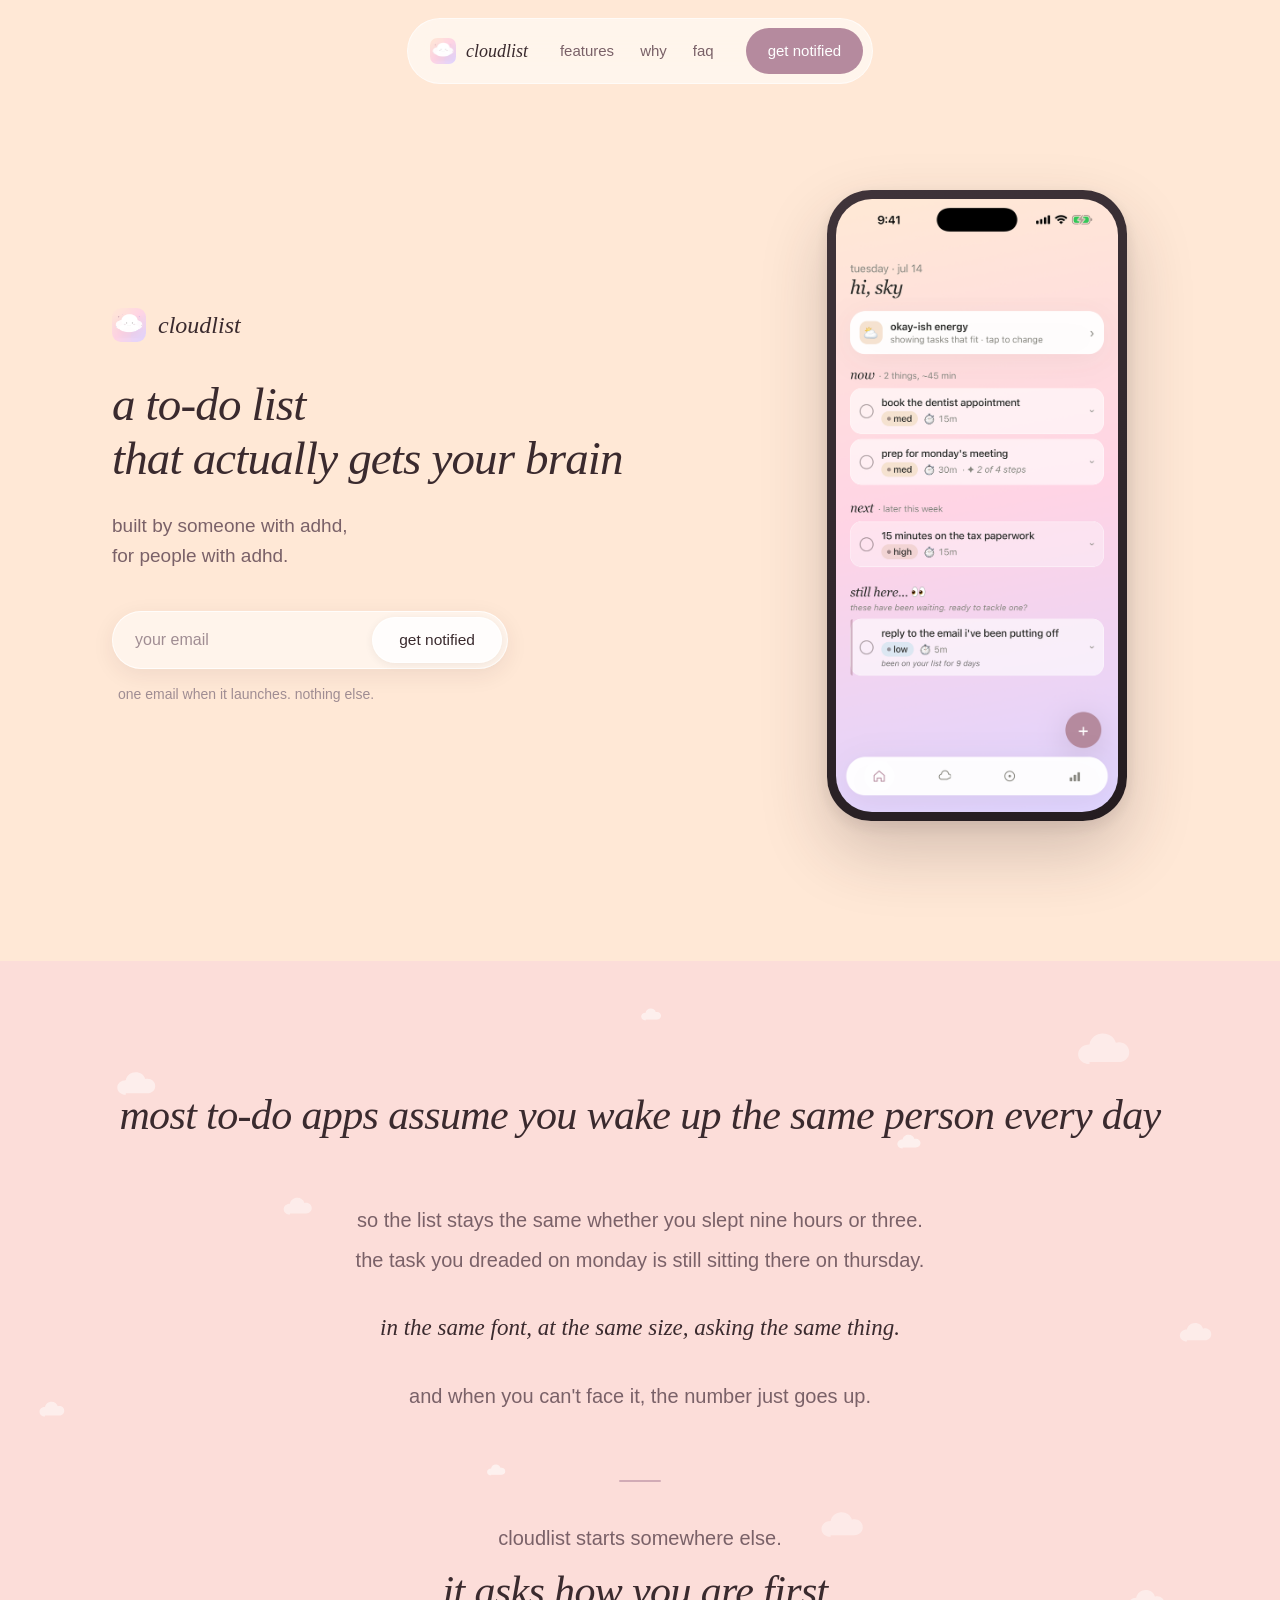
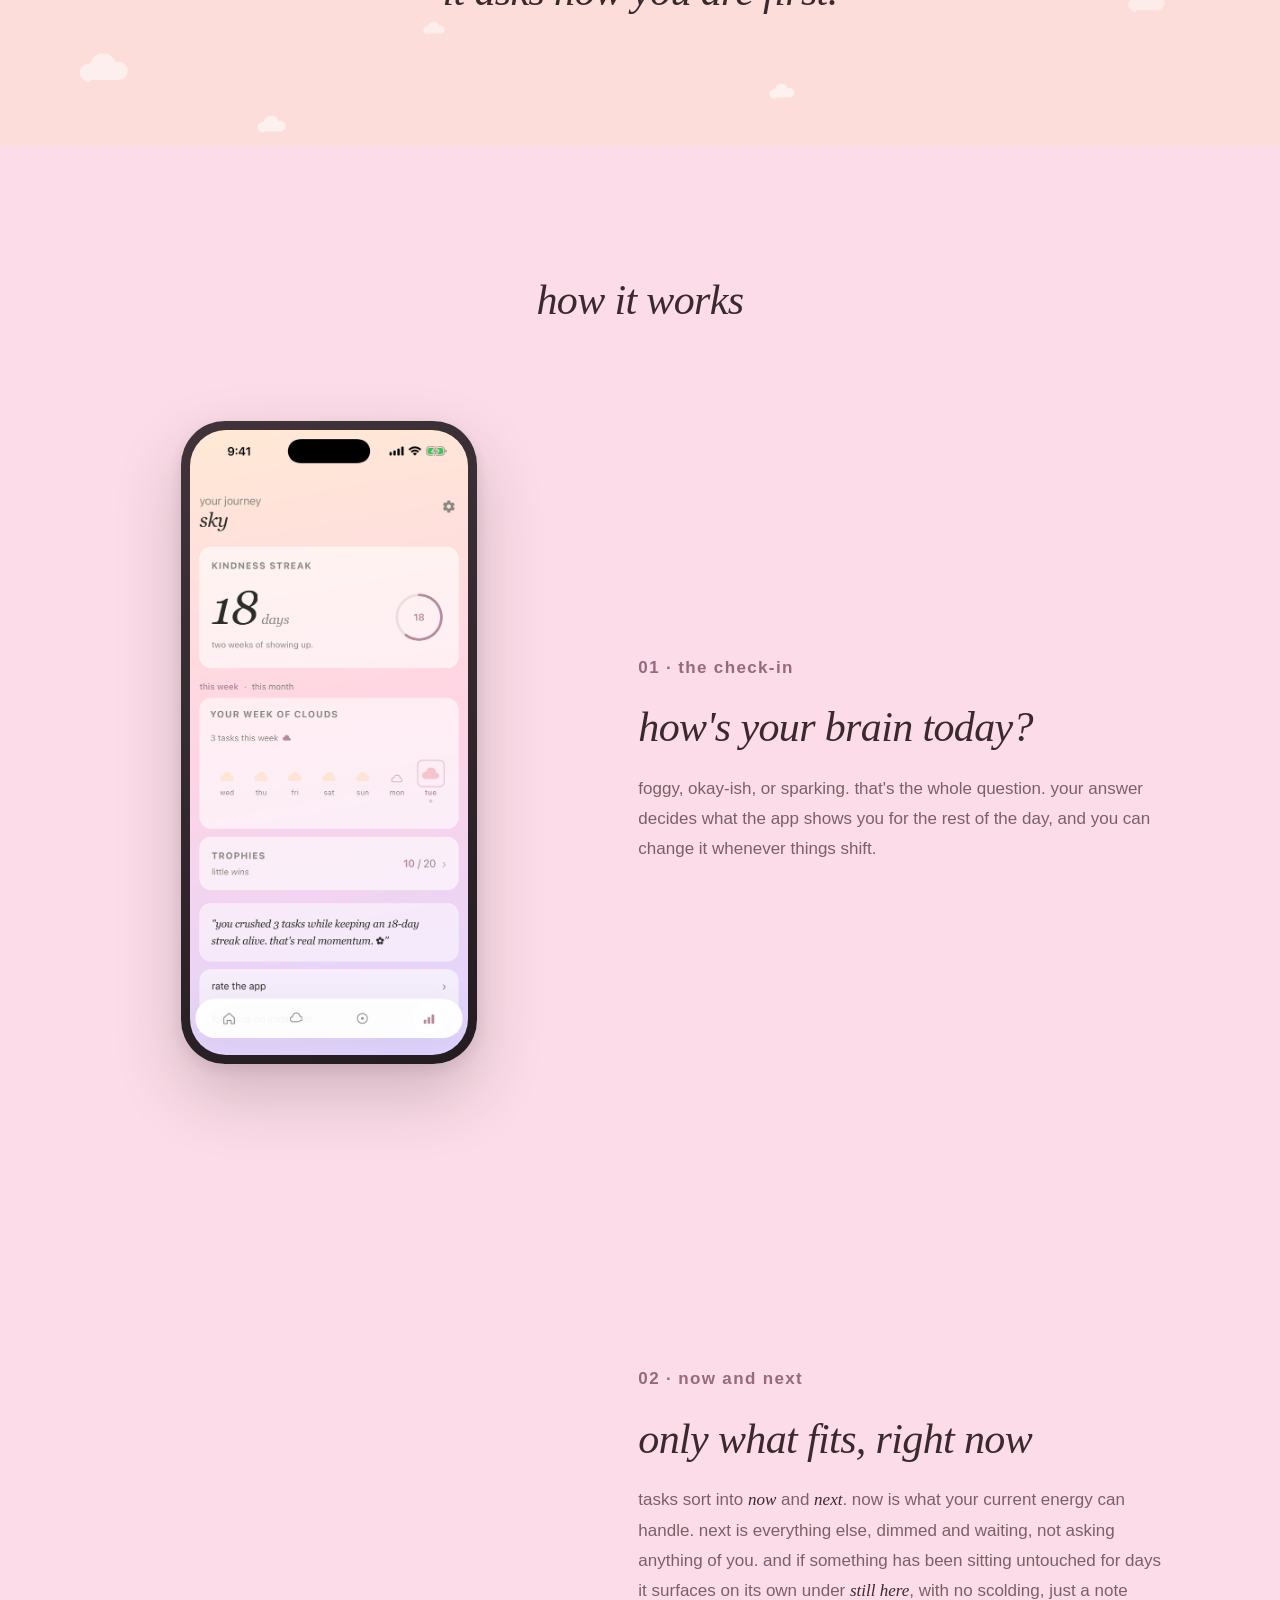
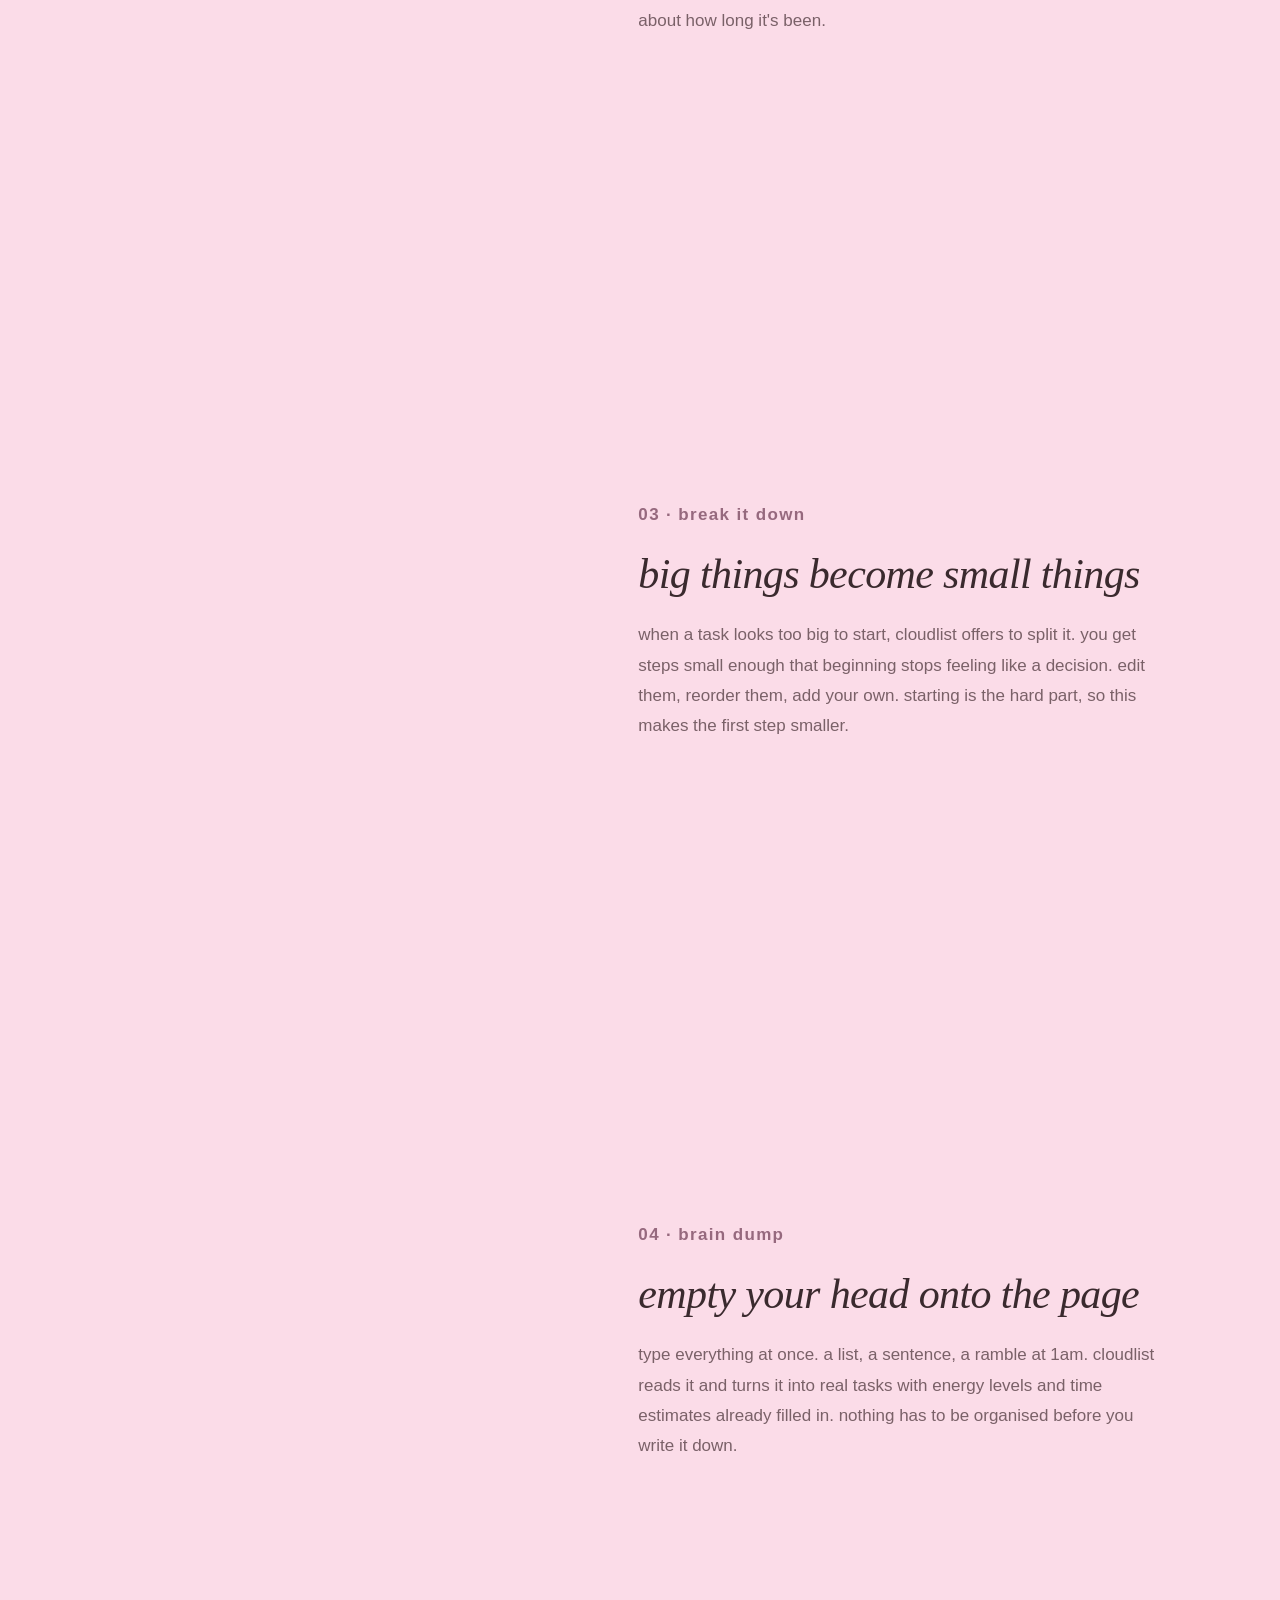
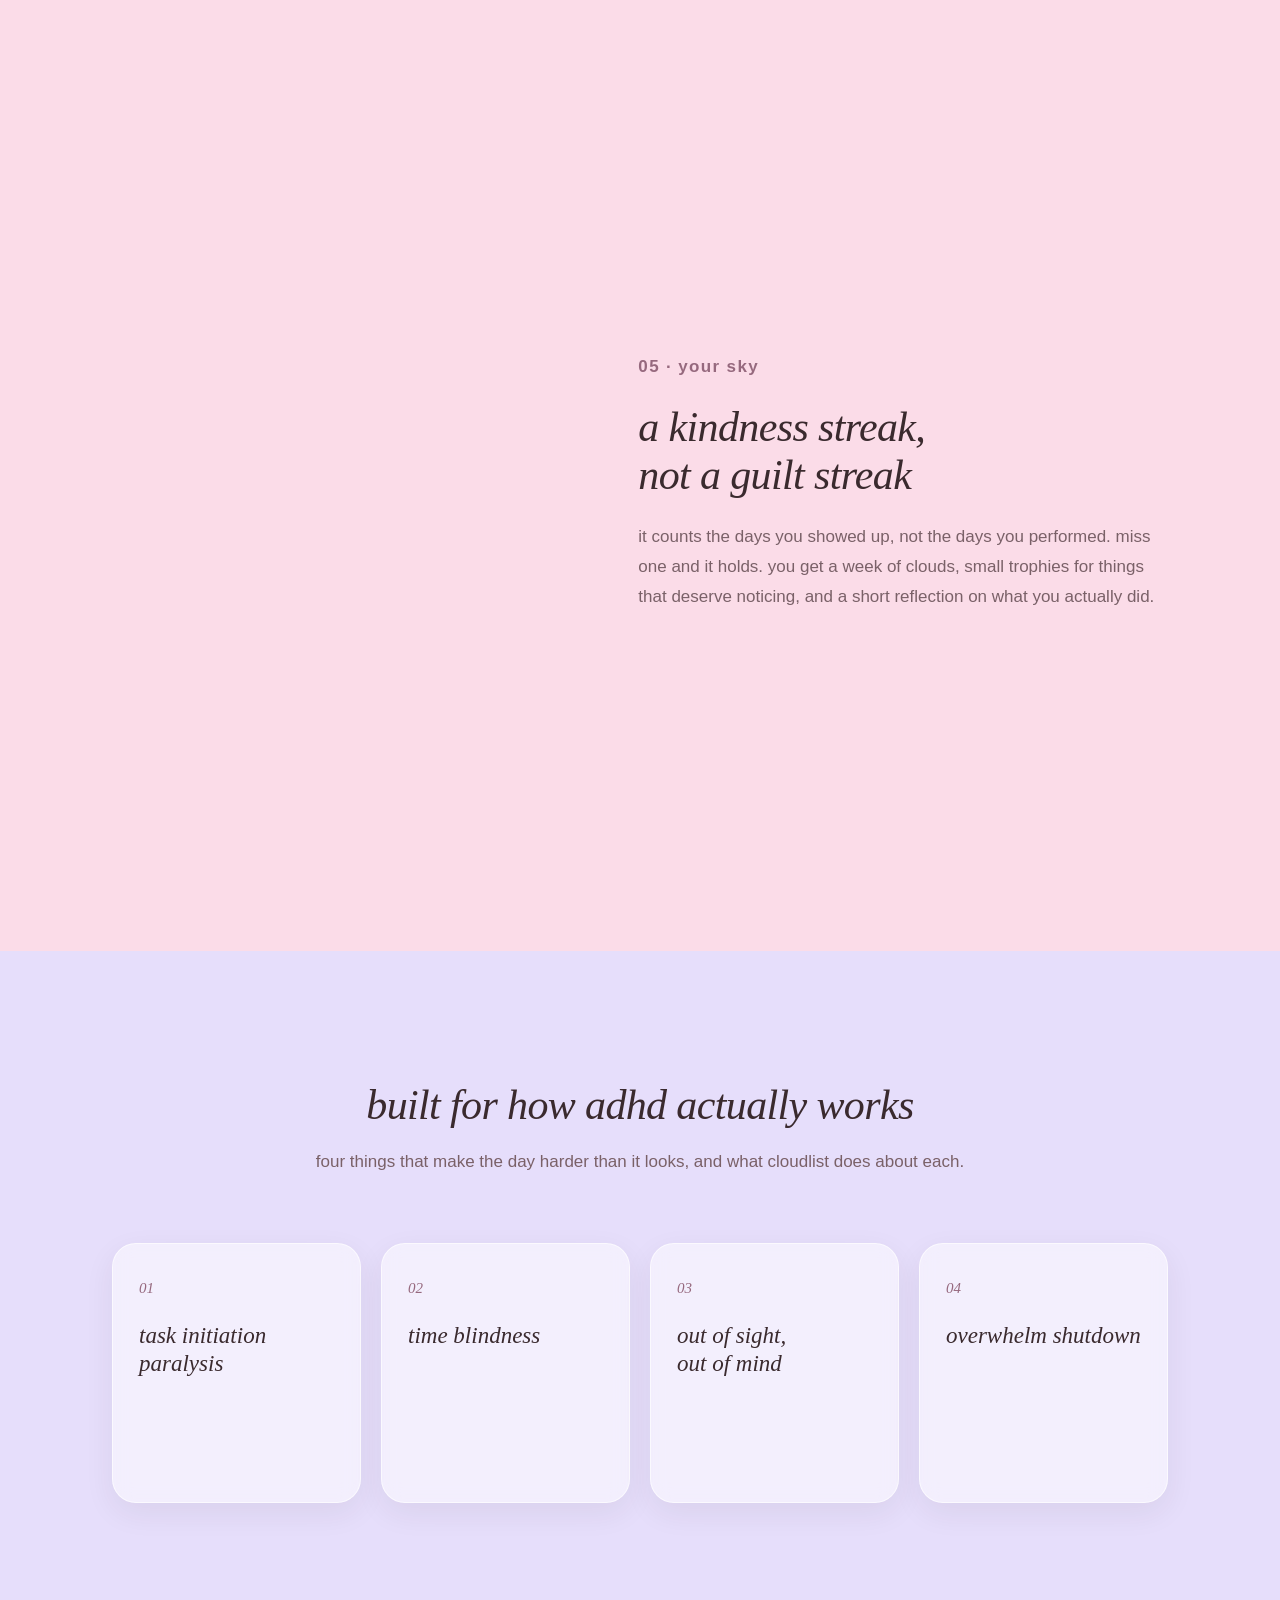
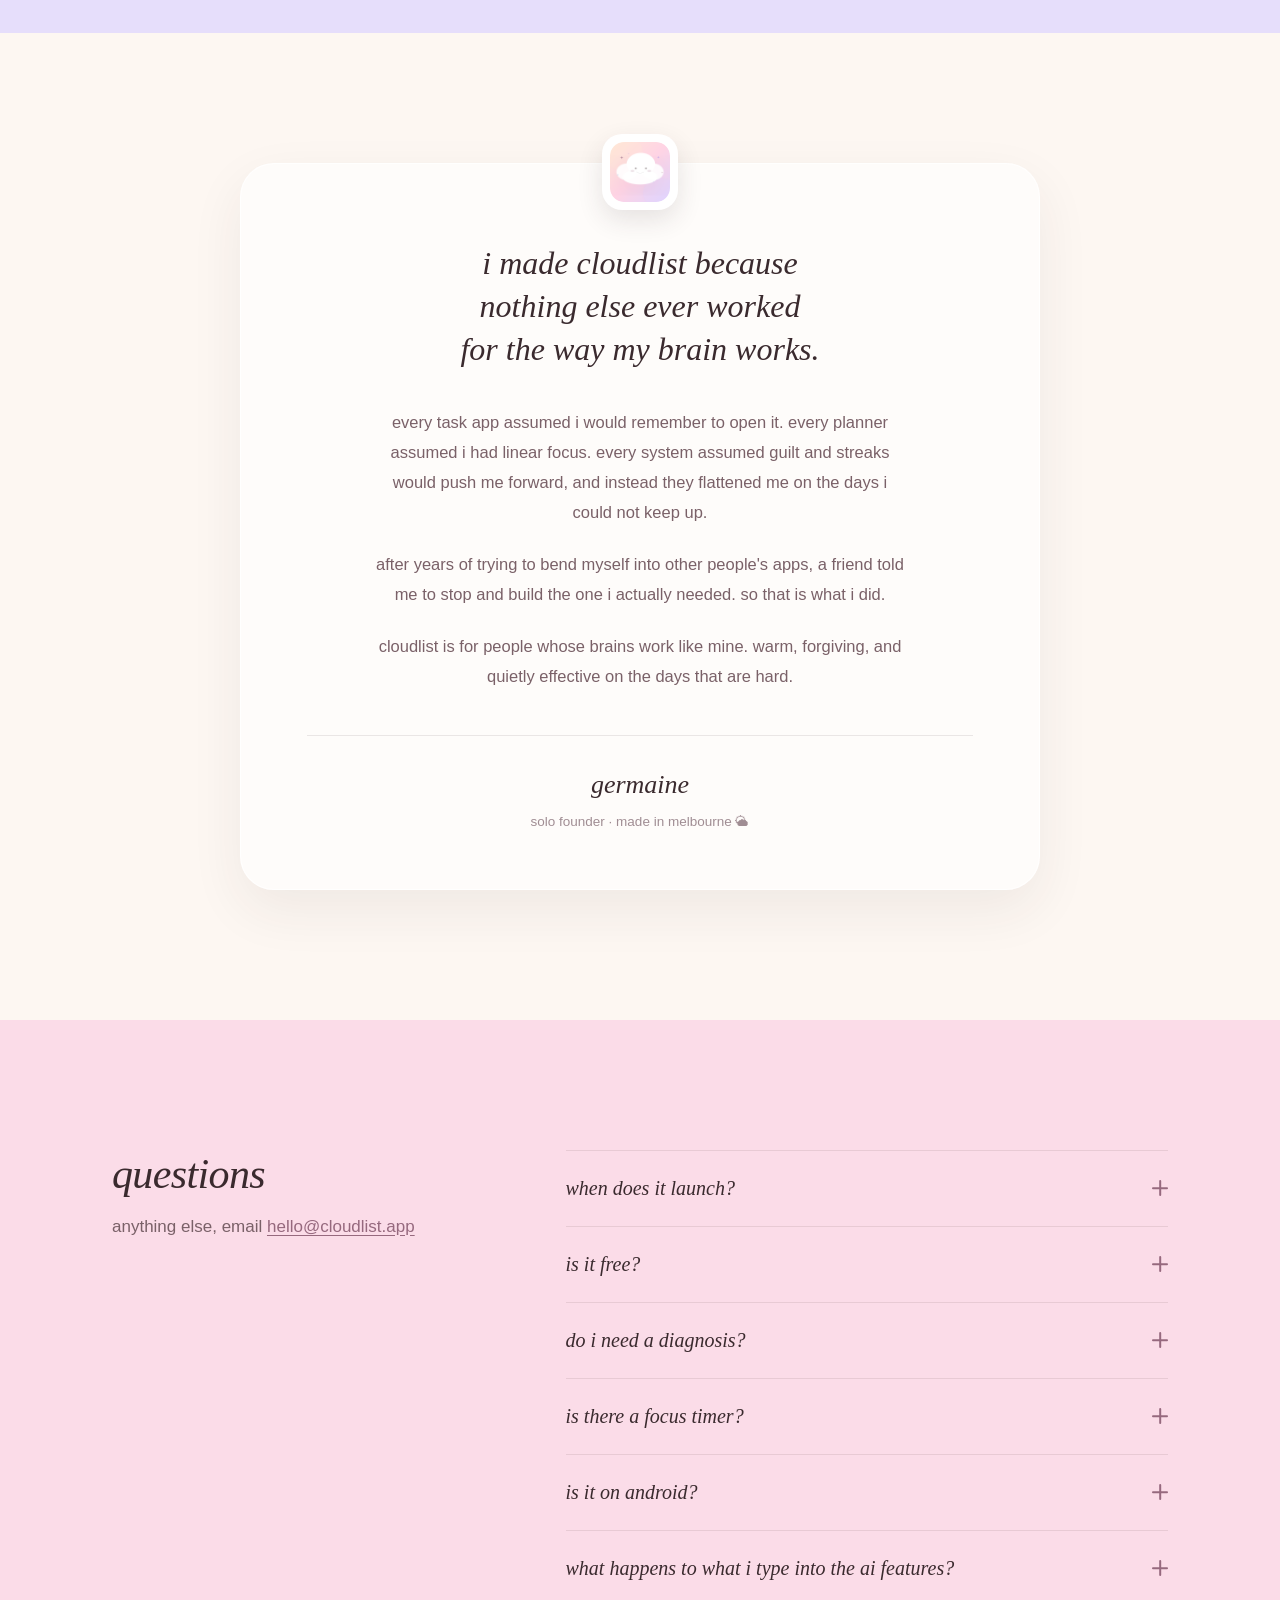
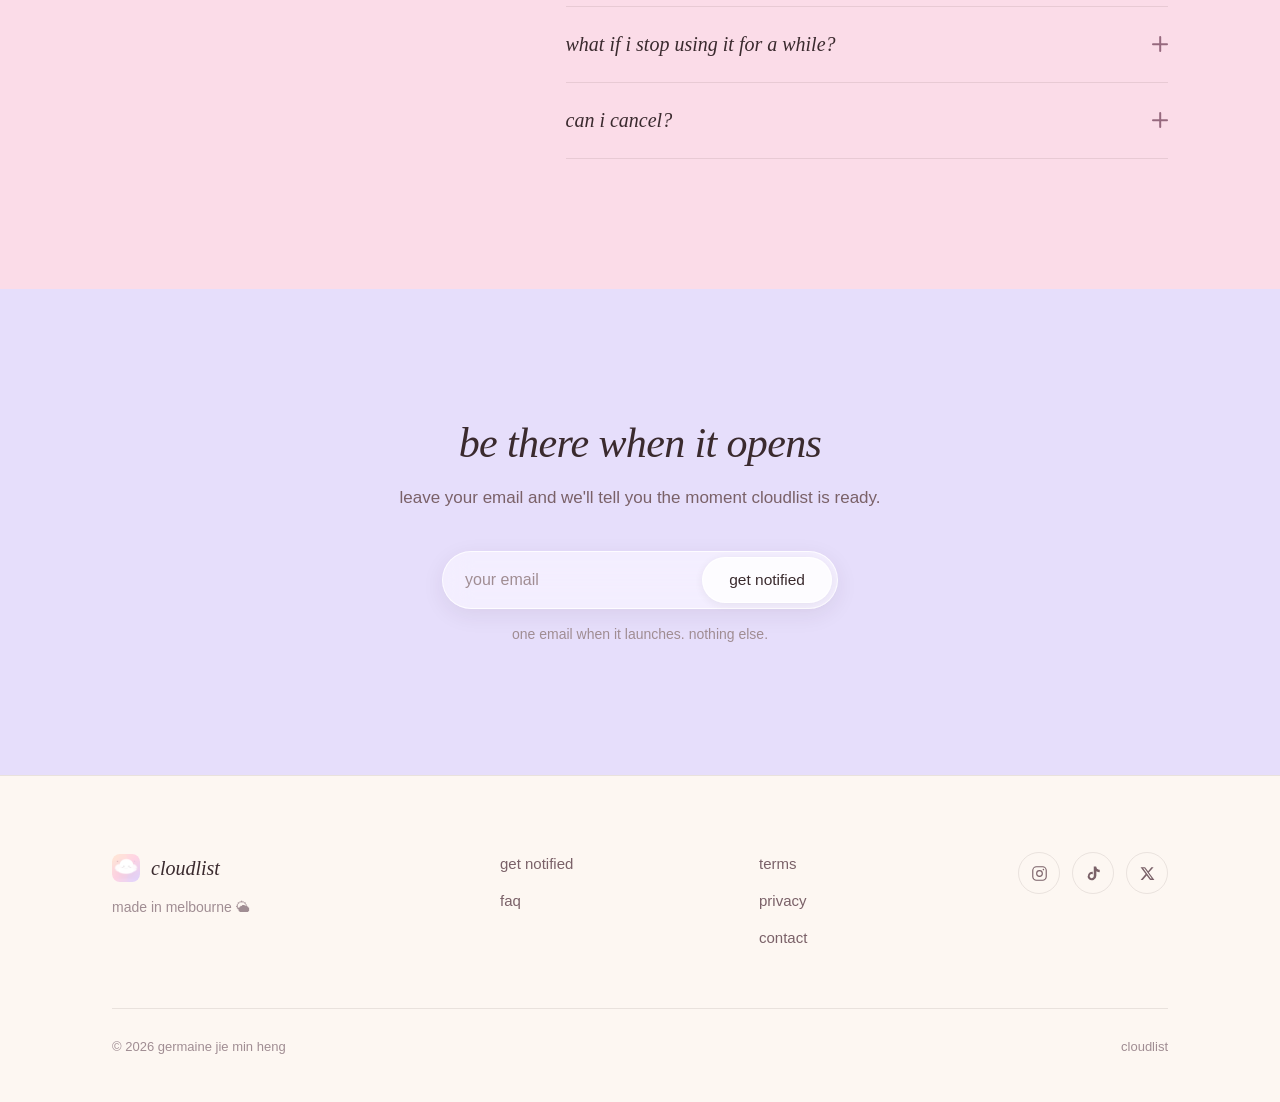
==== commit 487753f0: "Add files via upload" ====
--- a/index.html
+++ b/index.html
@@ -65,15 +65,15 @@
 
           <!-- waitlist mode -->
           <div class="only-waitlist signup" id="notify">
-            <form class="signup-form" data-buttondown
+            <form class="signup-form" data-buttondown novalidate
                   action="https://buttondown.com/api/emails/embed-subscribe/cloudlist.app"
                   method="post" target="bd-sink">
-              <input type="email" name="email" placeholder="your email" aria-label="your email" required>
-              <button type="submit" class="button button--glass">get notified</button>
+              <input type="email" name="email" placeholder="your email" aria-label="your email" autocomplete="email">
+              <button type="submit">get notified</button>
             </form>
             <div class="signup-done" hidden>
-              <p>you're on the list.</p>
-              <p class="signup-done-note">we'll email you once, when it's ready.</p>
+              <svg class="done-mark" viewBox="0 0 24 24" fill="none" stroke="currentColor" stroke-width="2" stroke-linecap="round" stroke-linejoin="round" aria-hidden="true"><path d="M4 12.5l5.2 5.2L20 7"/></svg>
+              <span>you're on the list. we'll email you once.</span>
             </div>
             <p class="signup-error" hidden>that didn't go through. try again, or email hello@cloudlist.app</p>
             <p class="cta-note">one email when it launches. nothing else.</p>
@@ -328,15 +328,15 @@
         <h2 class="display-sm reveal section-head">be there when it opens</h2>
         <p class="sub sub--wide reveal">leave your email and we'll tell you the moment cloudlist is ready.</p>
         <div class="signup reveal">
-          <form class="signup-form" data-buttondown
+          <form class="signup-form" data-buttondown novalidate
                 action="https://buttondown.com/api/emails/embed-subscribe/cloudlist.app"
                 method="post" target="bd-sink">
-            <input type="email" name="email" placeholder="your email" aria-label="your email" required>
-            <button type="submit" class="button button--glass">get notified</button>
+            <input type="email" name="email" placeholder="your email" aria-label="your email" autocomplete="email">
+            <button type="submit">get notified</button>
           </form>
           <div class="signup-done" hidden>
-            <p>you're on the list.</p>
-            <p class="signup-done-note">we'll email you once, when it's ready.</p>
+            <svg class="done-mark" viewBox="0 0 24 24" fill="none" stroke="currentColor" stroke-width="2" stroke-linecap="round" stroke-linejoin="round" aria-hidden="true"><path d="M4 12.5l5.2 5.2L20 7"/></svg>
+            <span>you're on the list. we'll email you once.</span>
           </div>
           <p class="signup-error" hidden>that didn't go through. try again, or email hello@cloudlist.app</p>
           <p class="cta-note">one email when it launches. nothing else.</p>
@@ -368,8 +368,8 @@
       </nav>
 
       <nav class="footer-col" aria-label="legal">
-        <a href="/terms">terms</a>
-        <a href="/privacy">privacy</a>
+        <a href="terms.html">terms</a>
+        <a href="privacy.html">privacy</a>
         <a href="mailto:hello@cloudlist.app">contact</a>
       </nav>
 
@@ -537,15 +537,51 @@
   // ---------- waitlist form ----------
   // posts natively into a hidden iframe. fetch() hung in safari on v1,
   // so this pattern is deliberate. do not "modernise" it.
+  var looksLikeEmail = function (v) {
+    return /^[^\s@]+@[^\s@]+\.[^\s@]{2,}$/.test(v.trim());
+  };
+
   Array.prototype.forEach.call(document.querySelectorAll('form[data-buttondown]'), function (form) {
-    form.addEventListener('submit', function () {
-      var input = form.querySelector('input[type="email"]');
-      if (!input.value) return;
-
-      var wrap = form.parentNode;
-      var done = wrap.querySelector('.signup-done');
-      var note = wrap.querySelector('.cta-note');
-      var btn  = form.querySelector('button');
+    var wrap  = form.parentNode;
+    var input = form.querySelector('input[type="email"]');
+    var btn   = form.querySelector('button');
+    var done  = wrap.querySelector('.signup-done');
+    var note  = wrap.querySelector('.cta-note');
+    var error = wrap.querySelector('.signup-error');
+
+    var showError = function (msg) {
+      if (!error) return;
+      error.textContent = msg;
+      error.hidden = false;
+      form.classList.add('has-error');
+    };
+
+    var clearError = function () {
+      if (!error) return;
+      error.hidden = true;
+      form.classList.remove('has-error');
+    };
+
+    input.addEventListener('input', clearError);
+
+    form.addEventListener('submit', function (e) {
+      var value = input.value.trim();
+
+      if (!value) {
+        e.preventDefault();
+        showError('pop your email in first, then tap get notified.');
+        input.focus();
+        return;
+      }
+
+      if (!looksLikeEmail(value)) {
+        e.preventDefault();
+        showError('that address looks like it has a typo. check it and try again.');
+        input.focus();
+        return;
+      }
+
+      clearError();
 
       // never disable the input: disabled fields are dropped from the post
       btn.textContent = 'got it';
--- a/styles.css
+++ b/styles.css
@@ -835,85 +835,238 @@
 
 /* ========================================
    signup form
-   ======================================== */
-
-.signup { max-width: 440px; }
+   ----------------------------------------
+   one glass pill. the button sits inside it and is
+   also glass, just brighter, so it reads as the
+   action without introducing a second colour.
+   the success state is the SAME pill shape, so the
+   layout does not jump when it swaps in.
+   ======================================== */
+
+.signup { max-width: 396px; margin-top: 40px; }
 .center .signup { margin-left: auto; margin-right: auto; }
 
+.signup-form,
+.signup-done {
+  display: flex;
+  align-items: center;
+  height: 58px;
+  border-radius: 100px;
+  background: rgba(255, 255, 255, 0.5);
+  border: 1px solid rgba(255, 255, 255, 0.78);
+  backdrop-filter: blur(14px) saturate(1.35);
+  -webkit-backdrop-filter: blur(14px) saturate(1.35);
+  box-shadow: 0 6px 22px rgba(58, 42, 46, 0.08);
+}
+
 .signup-form {
-  display: flex;
-  gap: 10px;
-  align-items: stretch;
-}
+  gap: 6px;
+  padding: 5px 5px 5px 6px;
+  transition: border-color 0.25s var(--ease), box-shadow 0.25s var(--ease), background 0.25s var(--ease);
+}
+
+.signup-form:focus-within {
+  background: rgba(255, 255, 255, 0.7);
+  border-color: rgba(181, 138, 158, 0.5);
+  box-shadow: 0 10px 26px rgba(58, 42, 46, 0.11);
+}
+
+.signup-form.has-error { border-color: rgba(150, 105, 126, 0.6); }
 
 .signup-form input[type="email"] {
   flex: 1 1 auto;
   min-width: 0;
-  padding: 16px 20px;
-  border-radius: 100px;
-  border: 1px solid rgba(255, 255, 255, 0.8);
-  background: rgba(255, 255, 255, 0.58);
-  backdrop-filter: blur(12px);
-  -webkit-backdrop-filter: blur(12px);
+  height: 100%;
+  border: 0;
+  background: none;
+  outline: none;
+  padding: 0 6px 0 16px;
   font-family: var(--sans);
   font-size: 16px;
   color: var(--ink);
-  outline: none;
-  transition: border-color 0.22s var(--ease), background 0.22s var(--ease);
 }
 
 .signup-form input[type="email"]::placeholder { color: var(--ink-faint); }
 
-.signup-form input[type="email"]:focus {
-  border-color: var(--accent);
-  background: rgba(255, 255, 255, 0.78);
-}
-
+/* glass, not filled — brighter than the pill it sits in */
 .signup-form button {
   flex: 0 0 auto;
-  border: 1px solid rgba(255, 255, 255, 0.72);
+  height: 100%;
+  padding: 0 26px;
+  border-radius: 100px;
+  border: 1px solid rgba(255, 255, 255, 0.9);
+  background: rgba(255, 255, 255, 0.82);
+  color: var(--ink);
+  font-family: var(--sans);
+  font-size: 15.5px;
+  font-weight: 500;
   cursor: pointer;
-  font-family: var(--sans);
-  padding: 16px 26px;
-  font-size: 16px;
-}
-
+  white-space: nowrap;
+  box-shadow: 0 2px 8px rgba(58, 42, 46, 0.07);
+  transition: background 0.25s var(--ease), box-shadow 0.25s var(--ease), color 0.25s var(--ease);
+}
+
+.signup-form button:hover {
+  background: #fff;
+  color: var(--accent-dk);
+  box-shadow: 0 4px 14px rgba(58, 42, 46, 0.11);
+}
+
+/* success: same pill, so nothing shifts */
 .signup-done {
-  padding: 20px 24px;
-  border-radius: 20px;
-  background: rgba(255, 255, 255, 0.6);
-  border: 1px solid rgba(255, 255, 255, 0.8);
-}
-
-.signup-done p {
-  font-family: var(--serif);
-  font-style: italic;
-  font-size: 18px;
-  color: var(--ink);
-}
-
-.signup-done-note {
-  font-family: var(--sans) !important;
-  font-style: normal !important;
-  font-size: 14px !important;
-  color: var(--ink-soft) !important;
-  margin-top: 6px;
+  gap: 11px;
+  padding: 0 24px;
+  justify-content: center;
+  background: rgba(255, 255, 255, 0.7);
+}
+
+.done-mark {
+  width: 17px;
+  height: 17px;
+  flex-shrink: 0;
+  color: var(--accent-dk);
+}
+
+.signup-done span {
+  font-size: 15.5px;
+  color: var(--ink);
+  white-space: nowrap;
 }
 
 .signup-error {
   font-size: 14px;
-  color: var(--ink-soft);
-  margin-top: 12px;
+  color: var(--accent-dk);
+  margin-top: 14px;
+  padding-left: 6px;
 }
 
 .cta-note {
   font-size: 14px;
   color: var(--ink-faint);
   margin-top: 14px;
-}
+  padding-left: 6px;
+}
+
+.center .signup-error,
+.center .cta-note { padding-left: 0; }
 
 @media (max-width: 760px) {
-  .signup { max-width: none; }
-  .signup-form { flex-direction: column; }
-  .signup-form button { width: 100%; justify-content: center; }
-}
+  .signup { max-width: none; margin-top: 34px; }
+  .signup-form, .signup-done { height: 54px; }
+  .signup-form input[type="email"] { padding-left: 14px; }
+  .signup-form button { padding: 0 20px; font-size: 15px; }
+  .signup-done { padding: 0 16px; gap: 9px; }
+  .signup-done span { font-size: 14px; white-space: normal; }
+}
+
+/* ========================================
+   legal pages (terms.html, privacy.html)
+   ----------------------------------------
+   these pages sit outside the banded layout,
+   so .legal-page carries its own measure and padding.
+   ======================================== */
+
+.legal-page {
+  max-width: 720px;
+  margin: 0 auto;
+  padding: 84px 28px 110px;
+}
+
+.legal-page .back {
+  display: inline-block;
+  margin-bottom: 44px;
+  font-size: 15px;
+  color: var(--ink-soft);
+  text-decoration: none;
+  transition: color 0.2s var(--ease);
+}
+
+.legal-page .back:hover { color: var(--accent-dk); }
+
+.legal-page h1 {
+  font-family: var(--serif);
+  font-style: italic;
+  font-weight: normal;
+  font-size: clamp(34px, 4.4vw, 46px);
+  line-height: 1.14;
+  letter-spacing: -0.018em;
+  color: var(--ink);
+  margin-bottom: 10px;
+}
+
+.legal-page .updated {
+  font-size: 14px;
+  color: var(--ink-faint);
+  margin-bottom: 52px;
+}
+
+.legal-page h2 {
+  font-family: var(--serif);
+  font-style: italic;
+  font-weight: normal;
+  font-size: 26px;
+  line-height: 1.24;
+  letter-spacing: -0.012em;
+  color: var(--ink);
+  margin: 46px 0 14px;
+}
+
+.legal-page h3 {
+  font-family: var(--sans);
+  font-size: 17px;
+  font-weight: 600;
+  color: var(--ink);
+  margin: 30px 0 8px;
+}
+
+.legal-page p {
+  font-size: 16.5px;
+  color: var(--ink-soft);
+  line-height: 1.8;
+  margin-bottom: 18px;
+  text-wrap: pretty;
+}
+
+.legal-page ul {
+  list-style: none;
+  padding-left: 0;
+  margin-bottom: 18px;
+}
+
+.legal-page ul li {
+  font-size: 16.5px;
+  color: var(--ink-soft);
+  line-height: 1.8;
+  padding-left: 22px;
+  position: relative;
+  margin-bottom: 8px;
+}
+
+.legal-page ul li::before {
+  content: '';
+  position: absolute;
+  left: 4px;
+  top: 0.82em;
+  width: 5px;
+  height: 5px;
+  border-radius: 50%;
+  background: var(--accent);
+}
+
+.legal-page a {
+  color: var(--accent-dk);
+  text-decoration: underline;
+  text-decoration-color: rgba(150, 105, 126, 0.35);
+  text-underline-offset: 3px;
+  transition: text-decoration-color 0.2s var(--ease);
+}
+
+.legal-page a:hover { text-decoration-color: var(--accent-dk); }
+
+@media (max-width: 760px) {
+  .legal-page { padding: 64px 22px 84px; }
+  .legal-page .updated { margin-bottom: 38px; }
+  .legal-page h2 { font-size: 23px; margin: 36px 0 12px; }
+  .legal-page p,
+  .legal-page ul li { font-size: 16px; }
+}
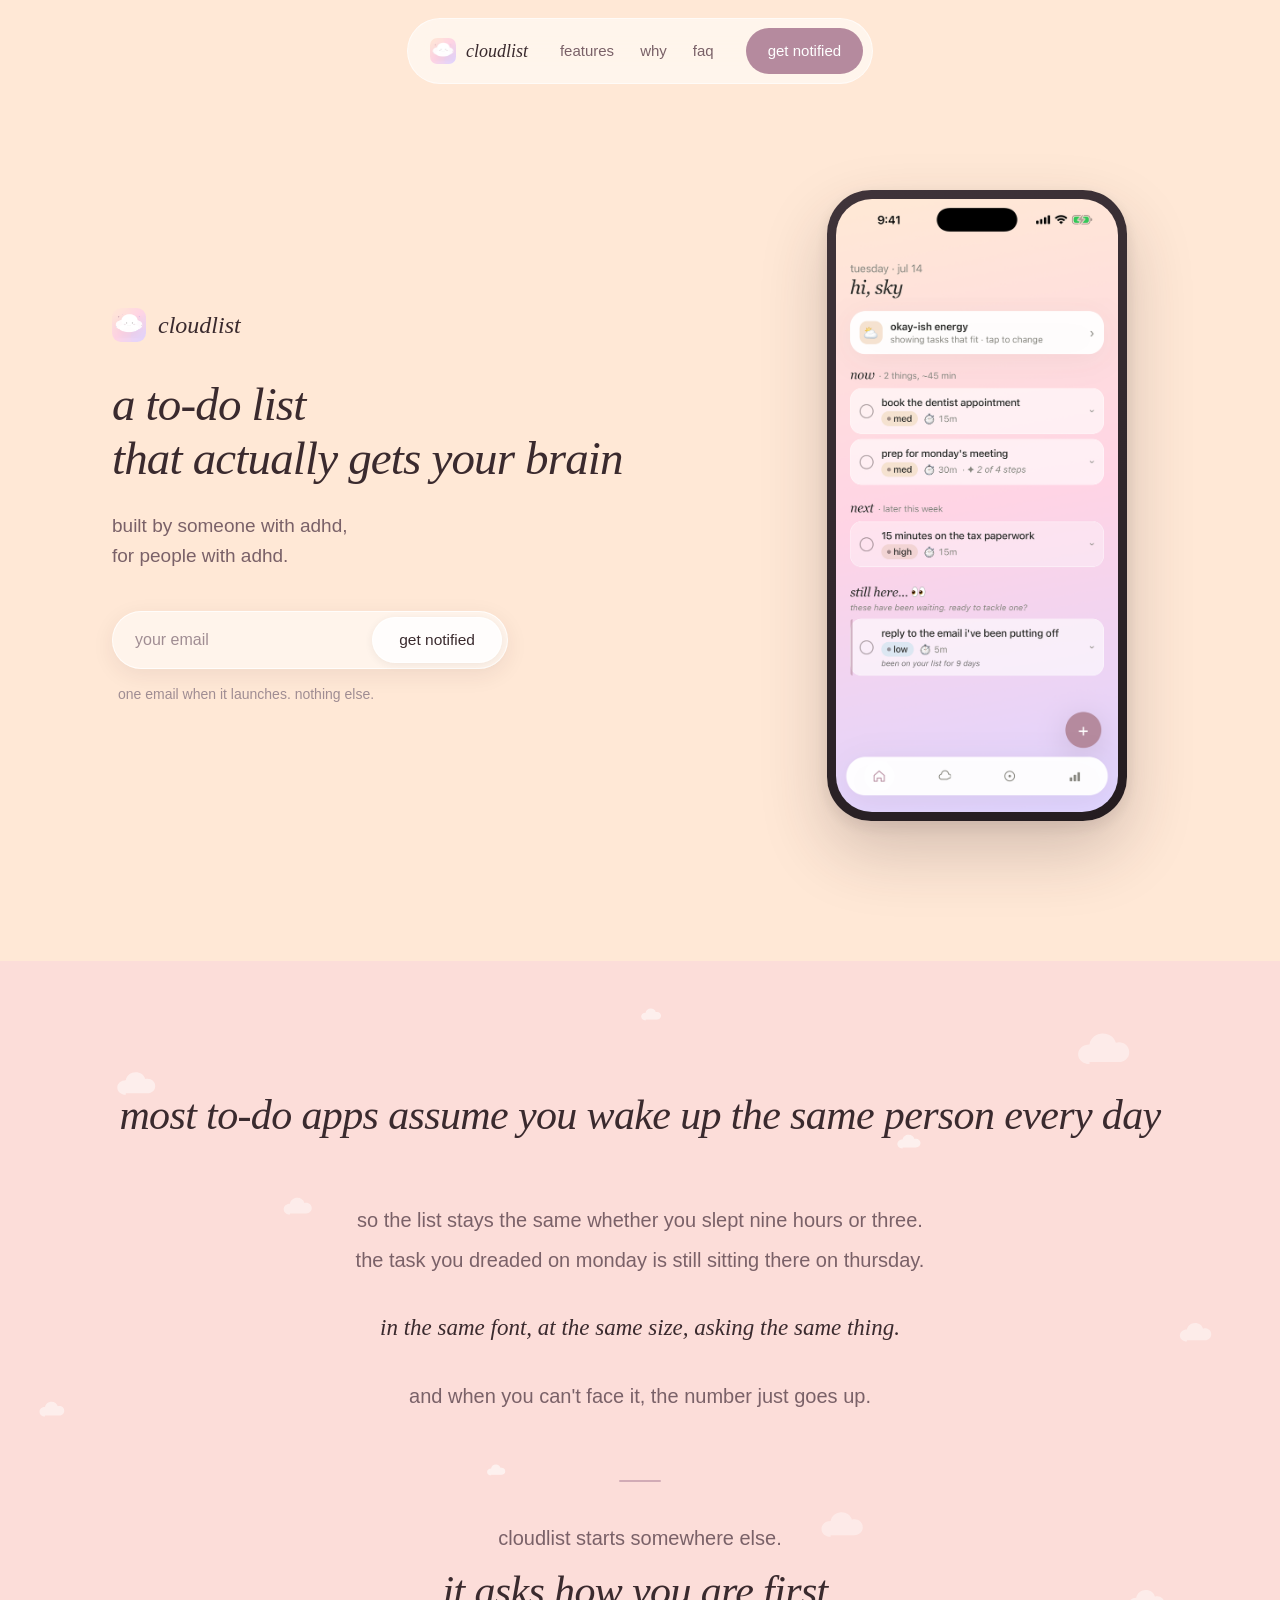
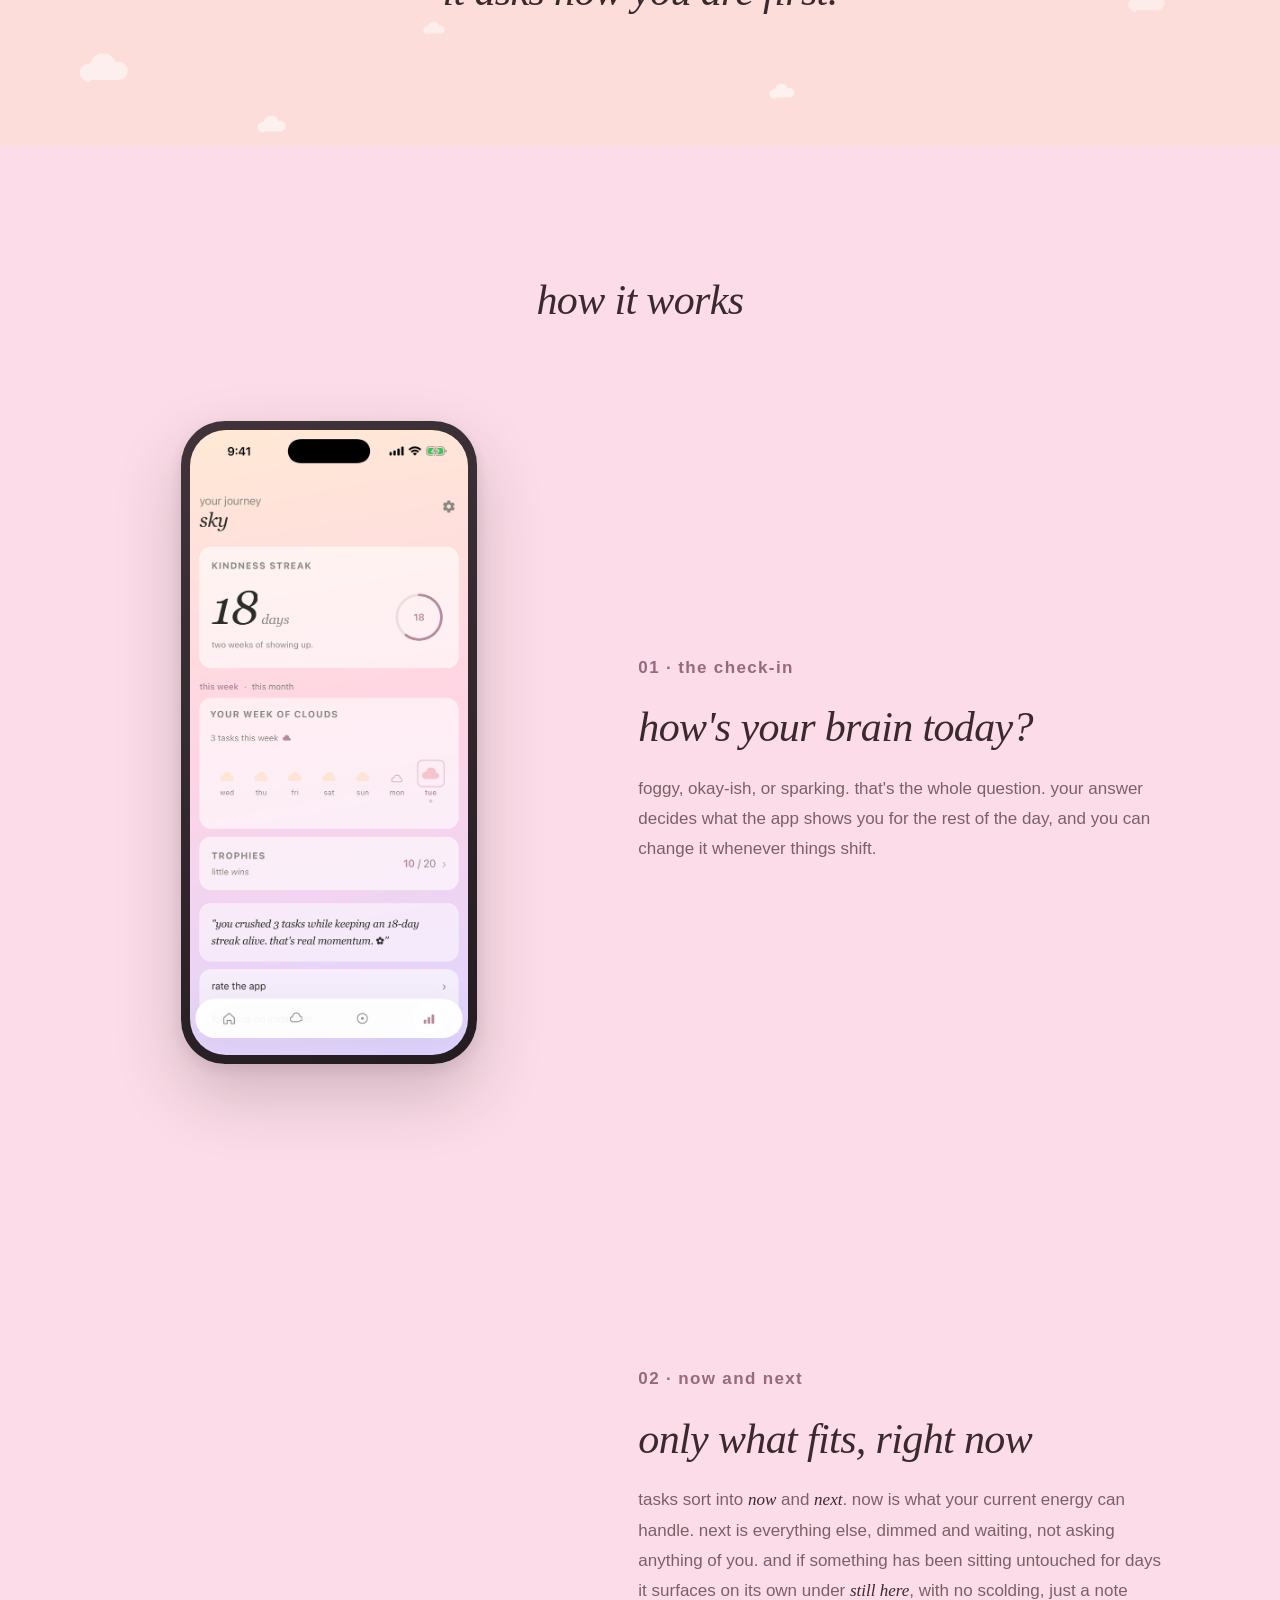
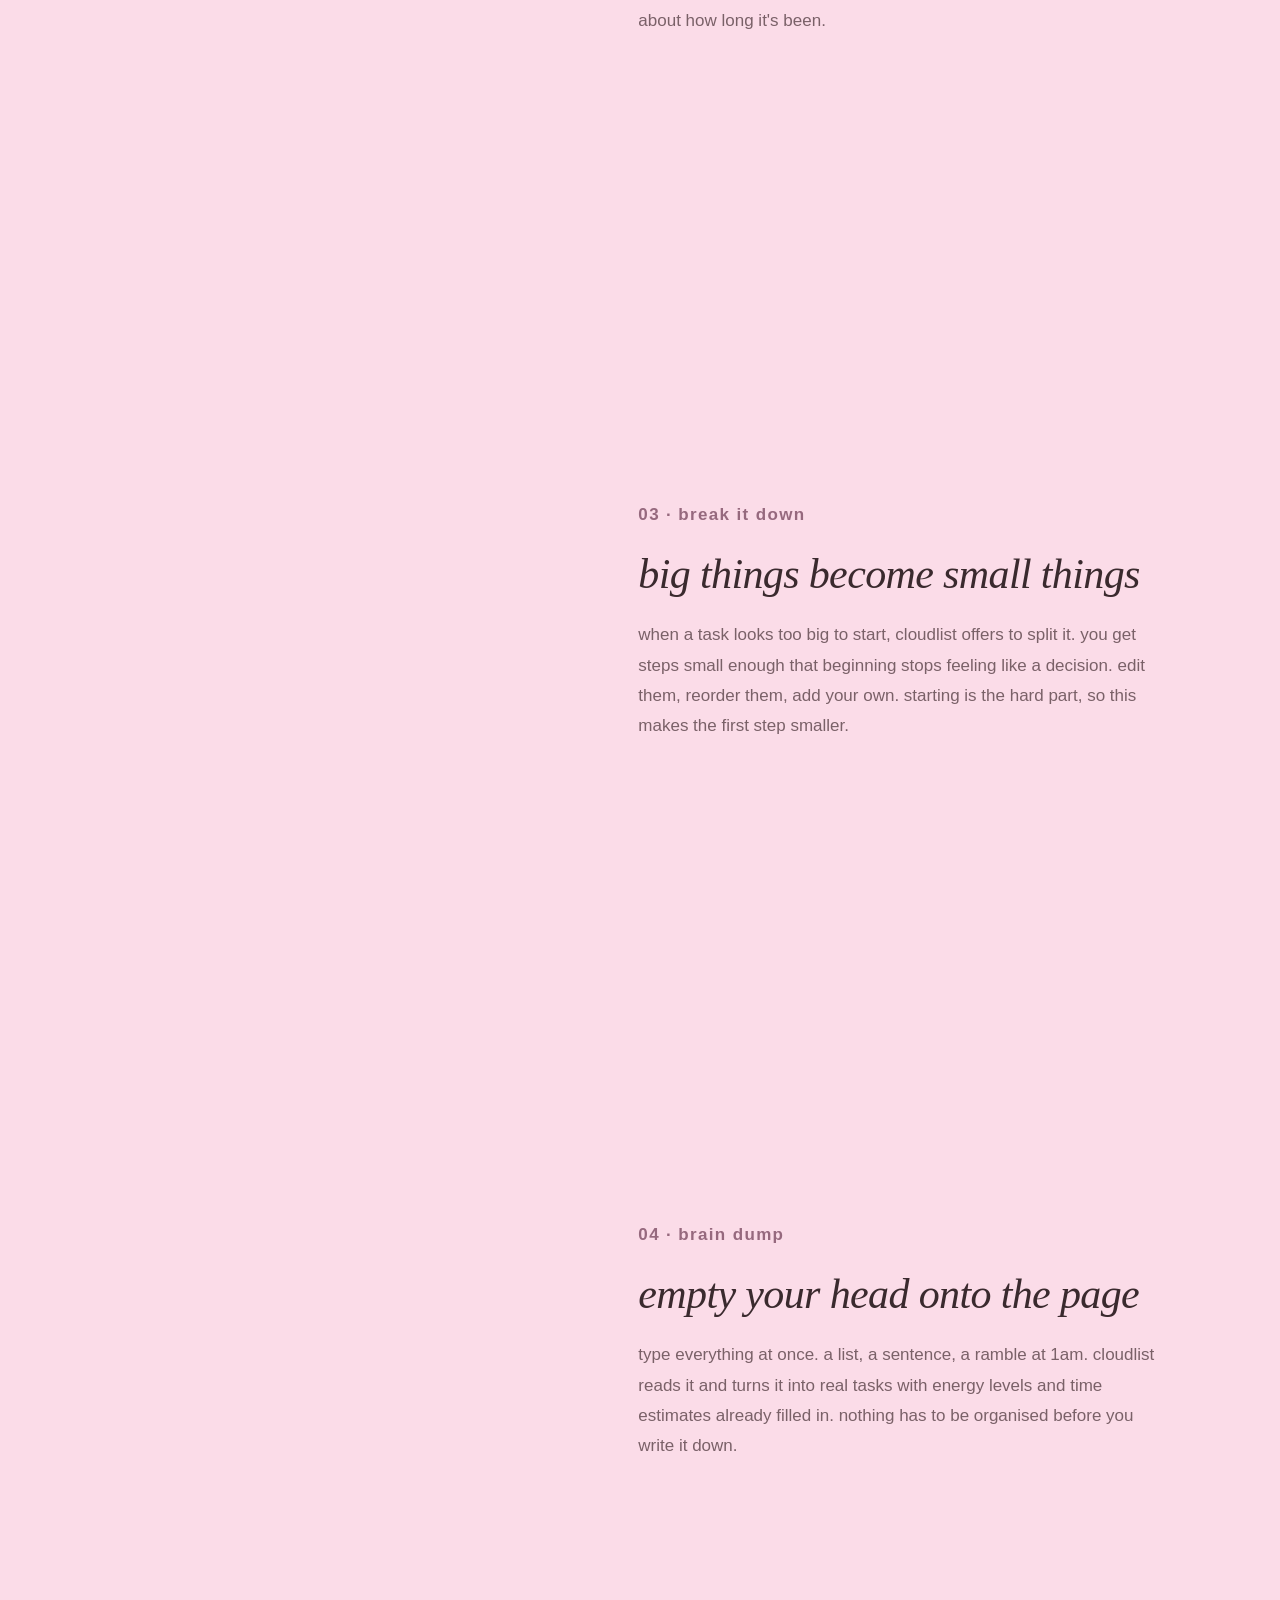
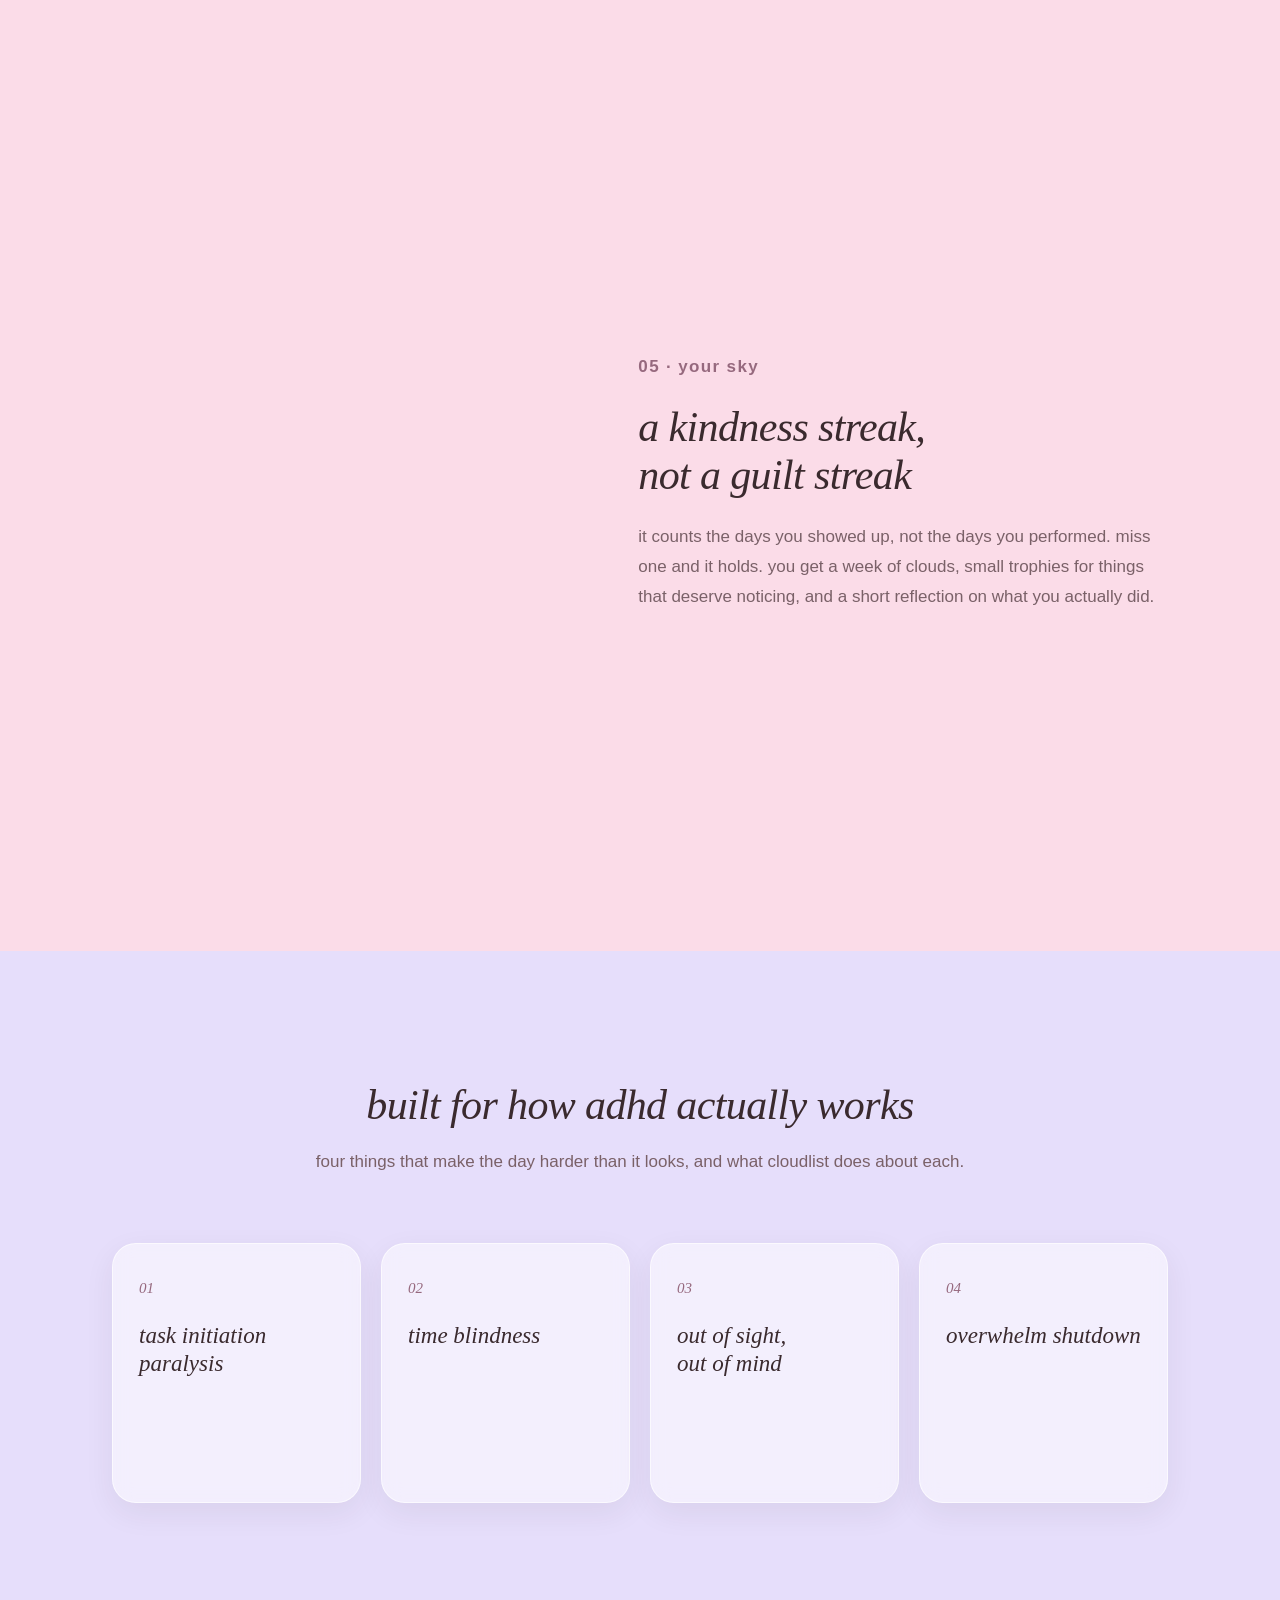
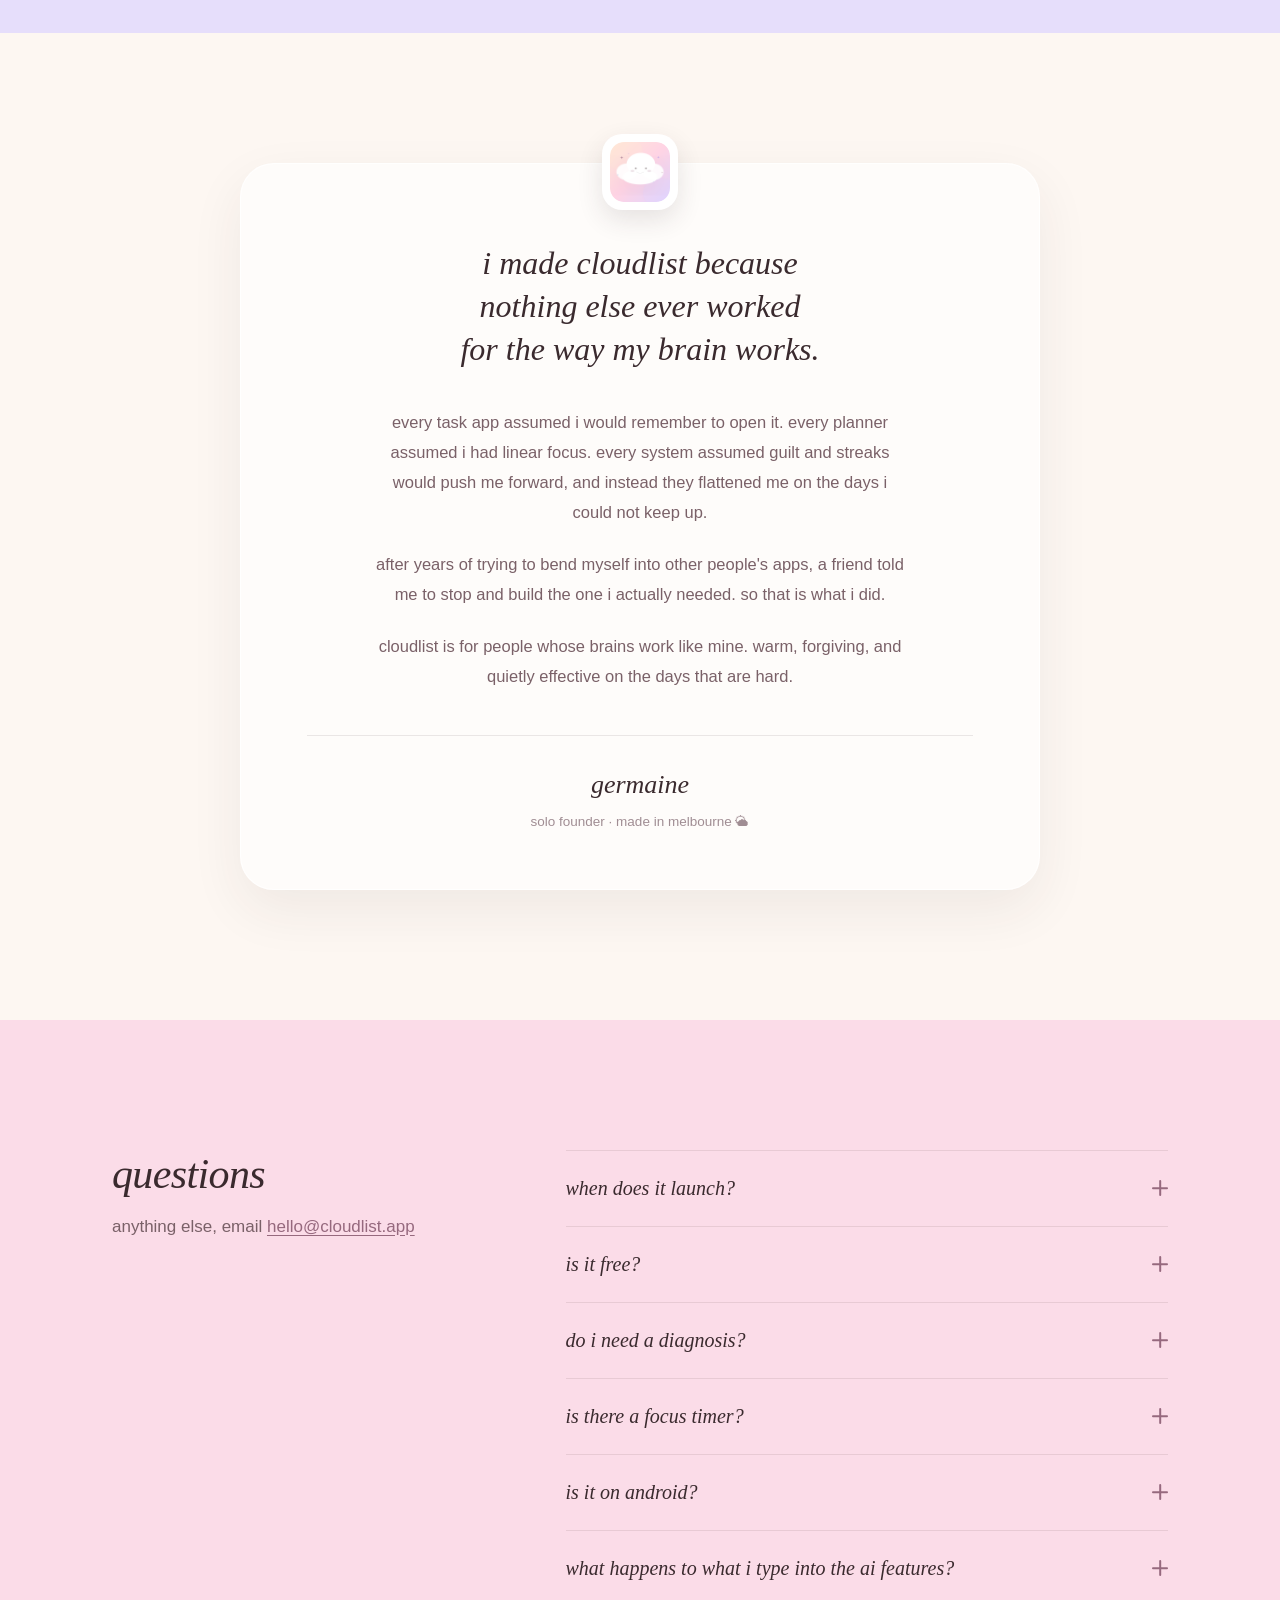
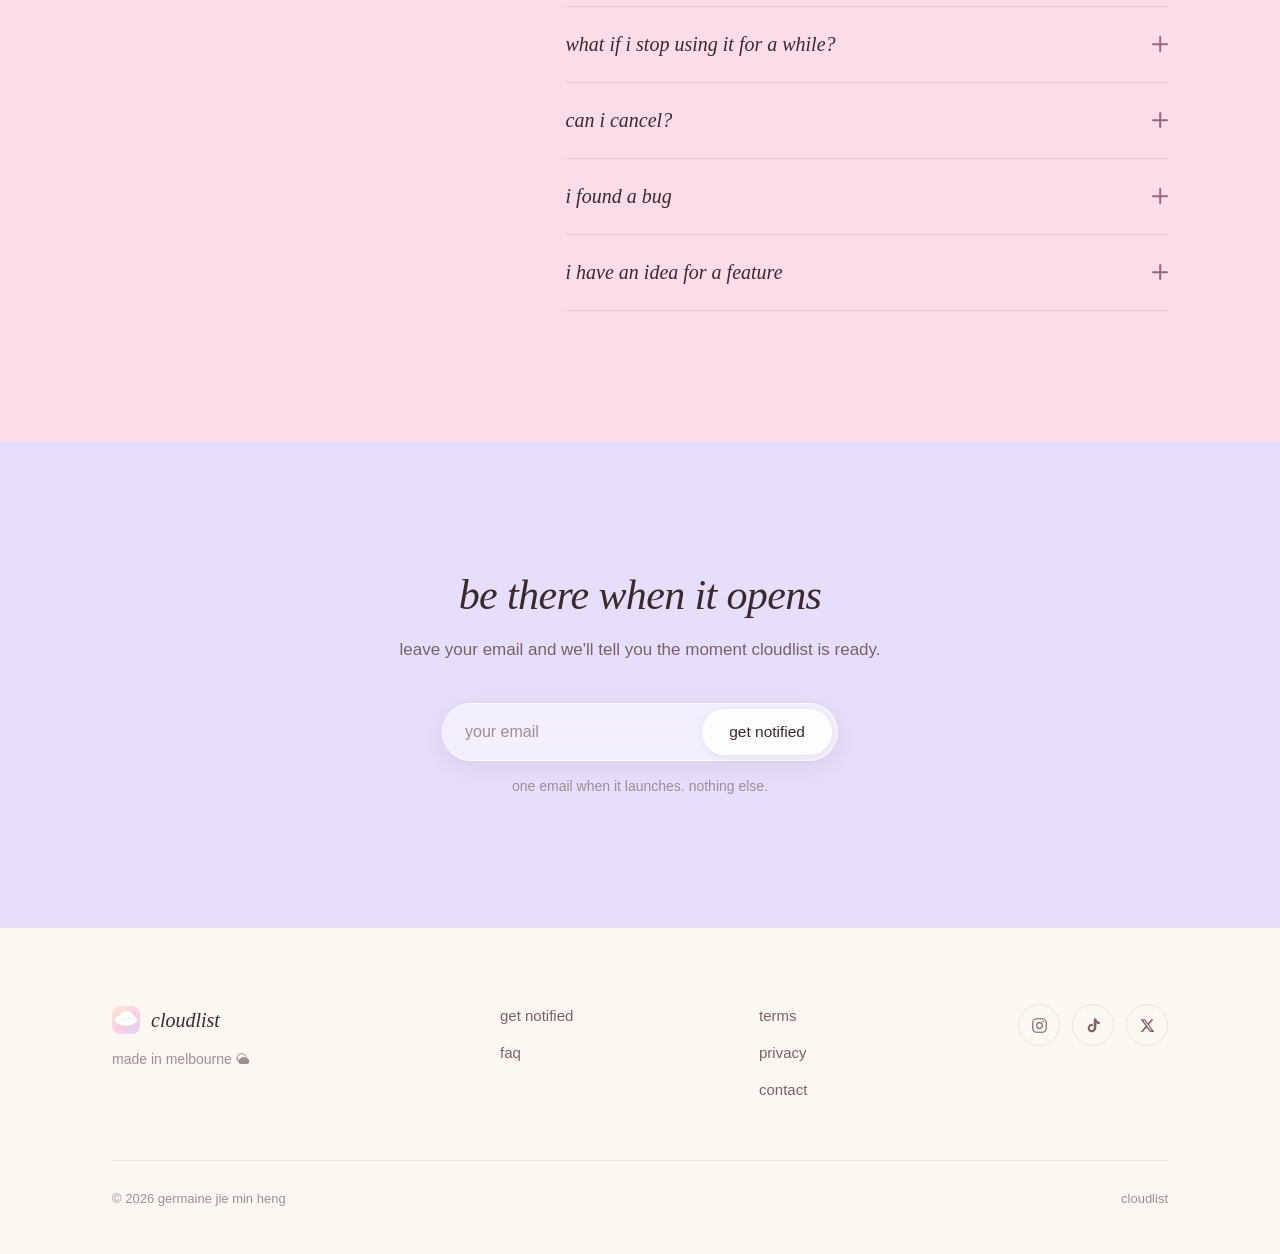
==== commit f7f80202: "Add files via upload" ====
--- a/index.html
+++ b/index.html
@@ -179,6 +179,14 @@
 
         </div>
       </div>
+
+      <div class="pin-dots" aria-hidden="true">
+        <button class="pin-dot is-on" data-i="0"></button>
+        <button class="pin-dot" data-i="1"></button>
+        <button class="pin-dot" data-i="2"></button>
+        <button class="pin-dot" data-i="3"></button>
+        <button class="pin-dot" data-i="4"></button>
+      </div>
     </div>
   </section>
 
@@ -301,6 +309,14 @@
         <div class="qa">
           <button class="qa-q" aria-expanded="false"><span>can i cancel?</span><span class="qa-icon" aria-hidden="true"></span></button>
           <div class="qa-a"><div><p>anytime, through your apple id settings. no flow designed to wear you down.</p></div></div>
+        </div>
+        <div class="qa">
+          <button class="qa-q" aria-expanded="false"><span>i found a bug</span><span class="qa-icon" aria-hidden="true"></span></button>
+          <div class="qa-a"><div><p>tell us and we'll fix it. email <a href="mailto:hello@cloudlist.app">hello@cloudlist.app</a> with what you were doing and what you expected instead. your device and ios version help, but send it either way. a vague report is better than no report.</p></div></div>
+        </div>
+        <div class="qa">
+          <button class="qa-q" aria-expanded="false"><span>i have an idea for a feature</span><span class="qa-icon" aria-hidden="true"></span></button>
+          <div class="qa-a"><div><p>we'd love to hear it. email <a href="mailto:hello@cloudlist.app">hello@cloudlist.app</a>. we can't promise to build everything, but every suggestion gets read, and a good few of the things already in the app started as someone's email.</p></div></div>
         </div>
       </div>
     </div>
@@ -508,12 +524,65 @@
   // ---------- flip cards: tap on touch, hover handled in css ----------
   var cards = document.querySelectorAll('.card');
   Array.prototype.forEach.call(cards, function (card) {
-    var flip = function () { card.classList.toggle('is-flipped'); };
+    var flip = function () {
+      var wasFlipped = card.classList.contains('is-flipped');
+      // close every other card first, only one open at a time
+      Array.prototype.forEach.call(cards, function (other) {
+        other.classList.remove('is-flipped');
+      });
+      if (!wasFlipped) card.classList.add('is-flipped');
+    };
     card.addEventListener('click', flip);
     card.addEventListener('keydown', function (e) {
       if (e.key === 'Enter' || e.key === ' ') { e.preventDefault(); flip(); }
     });
   });
+
+  // ---------- mobile feature carousel ----------
+  var track = document.querySelector('.pin-blocks');
+  var dots  = document.querySelectorAll('.pin-dot');
+  var slides = document.querySelectorAll('.pin-block');
+
+  if (track && dots.length && slides.length) {
+    var isCarousel = function () {
+      return window.getComputedStyle(track).flexDirection === 'row';
+    };
+
+    var setDot = function (i) {
+      Array.prototype.forEach.call(dots, function (d, n) {
+        d.classList.toggle('is-on', n === i);
+      });
+    };
+
+    var syncing = false;
+    track.addEventListener('scroll', function () {
+      if (!isCarousel() || syncing) return;
+      syncing = true;
+      window.requestAnimationFrame(function () {
+        var mid = track.scrollLeft + track.clientWidth / 2;
+        var best = 0, bestGap = Infinity;
+        Array.prototype.forEach.call(slides, function (s, n) {
+          var c = s.offsetLeft + s.offsetWidth / 2;
+          var gap = Math.abs(c - mid);
+          if (gap < bestGap) { bestGap = gap; best = n; }
+        });
+        setDot(best);
+        syncing = false;
+      });
+    }, { passive: true });
+
+    Array.prototype.forEach.call(dots, function (d) {
+      d.addEventListener('click', function () {
+        var i = parseInt(d.getAttribute('data-i'), 10);
+        var s = slides[i];
+        if (!s) return;
+        track.scrollTo({
+          left: s.offsetLeft - (track.clientWidth - s.offsetWidth) / 2,
+          behavior: reduced ? 'auto' : 'smooth'
+        });
+      });
+    });
+  }
 
   // ---------- faq accordion ----------
   var questions = document.querySelectorAll('.qa-q');
--- a/styles.css
+++ b/styles.css
@@ -421,6 +421,10 @@
 .pin-block h3 { margin-bottom: 22px; }
 
 .phone--inline { display: none; }
+
+/* carousel dots — mobile only, hidden on desktop */
+.pin-dots { display: none; }
+
 
 /* ========================================
    4. adhd flip cards
@@ -793,13 +797,79 @@
 
   .button { font-size: 16px; padding: 15px 28px; }
 
-  #how .section-head { margin-bottom: 52px; }
+  /* how it works becomes a swipe carousel: five stacked
+     full-height blocks was an endless scroll on a phone */
+  #how .section-head { margin-bottom: 34px; }
   .pin-grid { grid-template-columns: 1fr; gap: 0; }
   .pin-phone { display: none; }
-  .pin-block { min-height: 0; padding: 0 0 76px; }
-  .pin-blocks .pin-block:last-child { padding-bottom: 0; }
-  .phone--inline { display: block; width: min(248px, 100%); margin: 34px auto 0; }
-  .step { font-size: 15px; }
+
+  .pin-blocks {
+    flex-direction: row;
+    overflow-x: auto;
+    overflow-y: hidden;
+    scroll-snap-type: x mandatory;
+    -webkit-overflow-scrolling: touch;
+    scrollbar-width: none;
+    gap: 14px;
+    /* full bleed past the wrap padding so cards peek at the edges */
+    margin: 0 -22px;
+    padding: 6px 22px 4px;
+  }
+
+  .pin-blocks::-webkit-scrollbar { display: none; }
+
+  .pin-block {
+    flex: 0 0 84%;
+    min-height: 0;
+    scroll-snap-align: center;
+    padding: 28px 22px 30px;
+    border-radius: 26px;
+    background: rgba(255, 255, 255, 0.42);
+    border: 1px solid rgba(255, 255, 255, 0.6);
+    backdrop-filter: blur(10px);
+    -webkit-backdrop-filter: blur(10px);
+    box-shadow: 0 8px 26px rgba(58, 42, 46, 0.06);
+    justify-content: flex-start;
+  }
+
+  .pin-blocks .pin-block:first-child,
+  .pin-blocks .pin-block:last-child { padding: 28px 22px 30px; }
+
+  .step { font-size: 14px; margin-bottom: 14px; }
+  .pin-block h3 { font-size: 26px; margin-bottom: 14px; }
+  .pin-block .body { font-size: 15.5px; line-height: 1.68; margin-bottom: 24px; }
+
+  /* cards stretch to the tallest, and margin-top:auto pins every
+     phone to the bottom edge, so it lands in the same place on all
+     five regardless of how long the copy runs */
+  .phone--inline { display: block; width: 172px; margin: auto auto 0; }
+  .phone--inline .phone,
+  .phone--inline { border-radius: 30px; padding: 6px; }
+  .phone--inline img { border-radius: 25px; }
+
+  /* dots */
+  .pin-dots {
+    display: flex;
+    justify-content: center;
+    gap: 9px;
+    margin-top: 26px;
+  }
+
+  .pin-dot {
+    width: 7px;
+    height: 7px;
+    padding: 0;
+    border: 0;
+    border-radius: 50%;
+    background: rgba(150, 105, 126, 0.28);
+    cursor: pointer;
+    transition: background 0.3s var(--ease), transform 0.3s var(--ease);
+  }
+
+  .pin-dot.is-on {
+    background: var(--accent-dk);
+    transform: scale(1.35);
+  }
 
   .problem .section-head { margin-bottom: 40px; }
   .line--em { margin-top: 26px !important; }
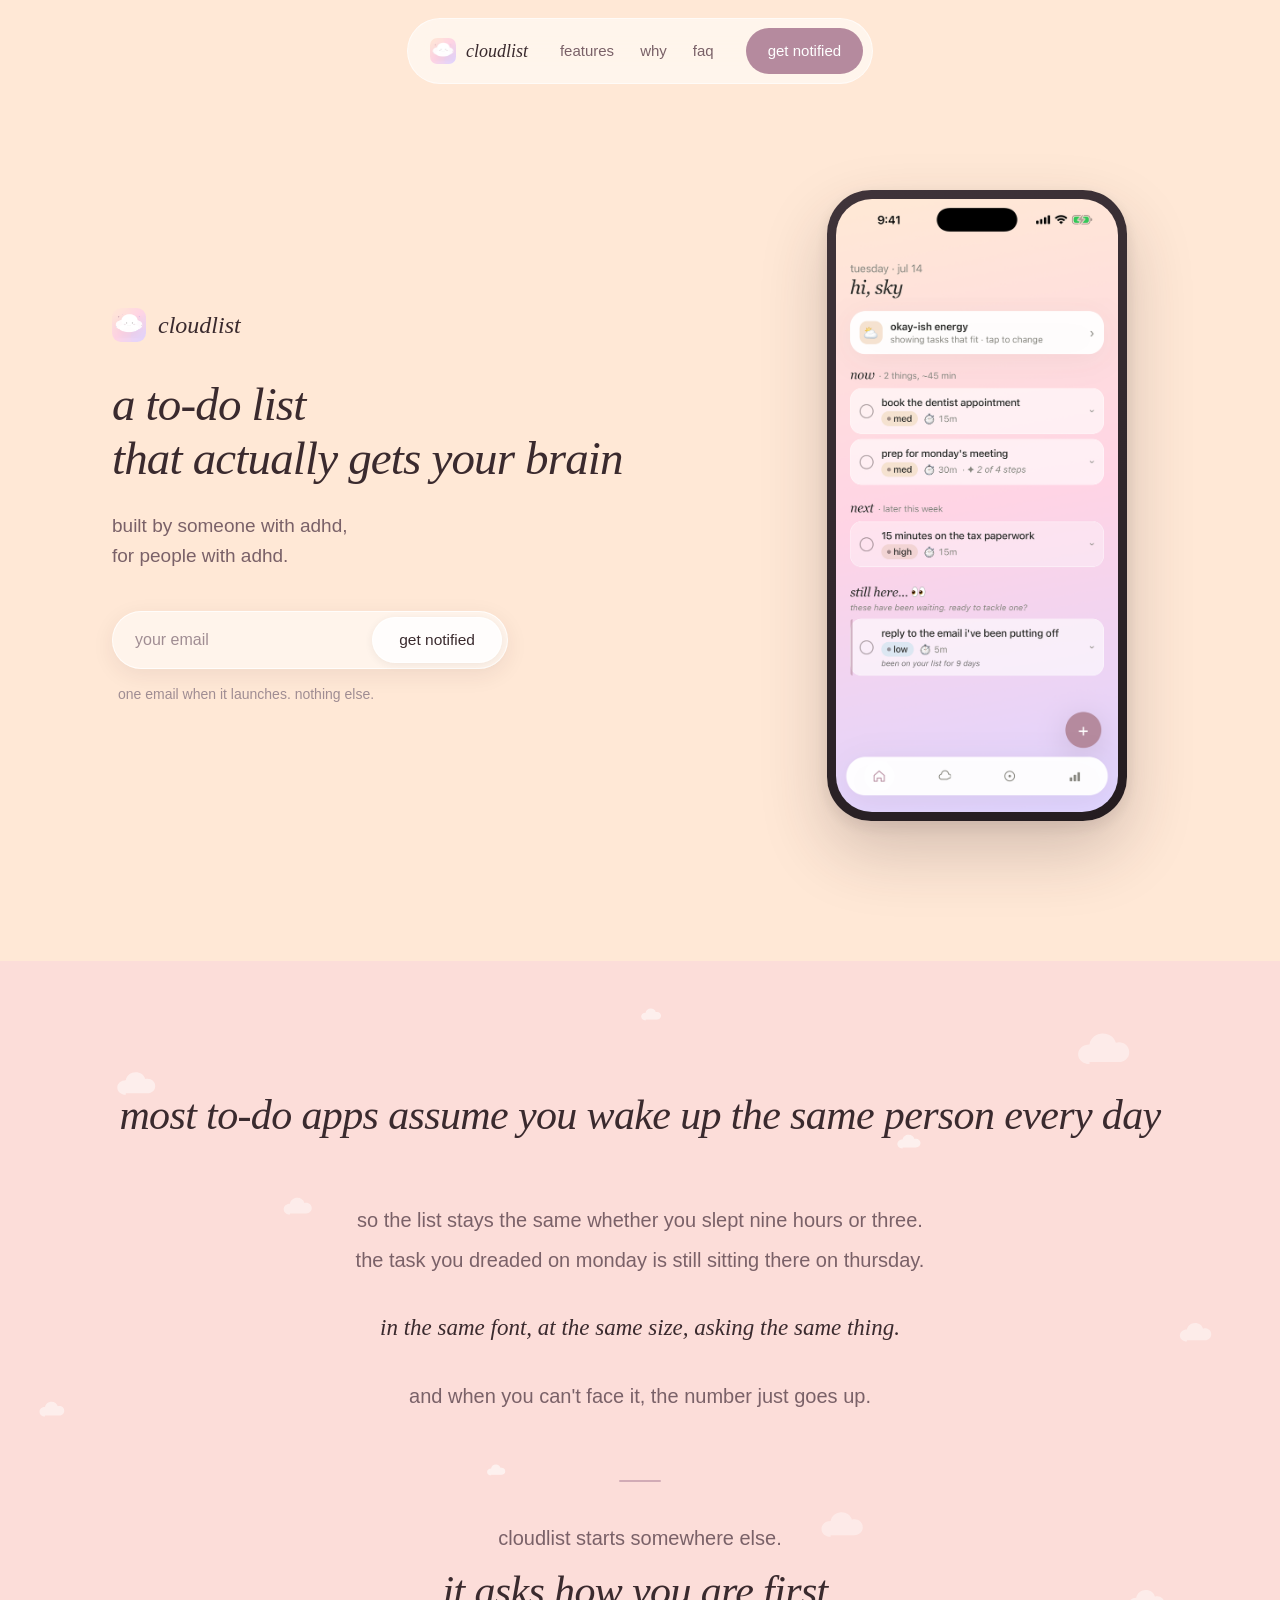
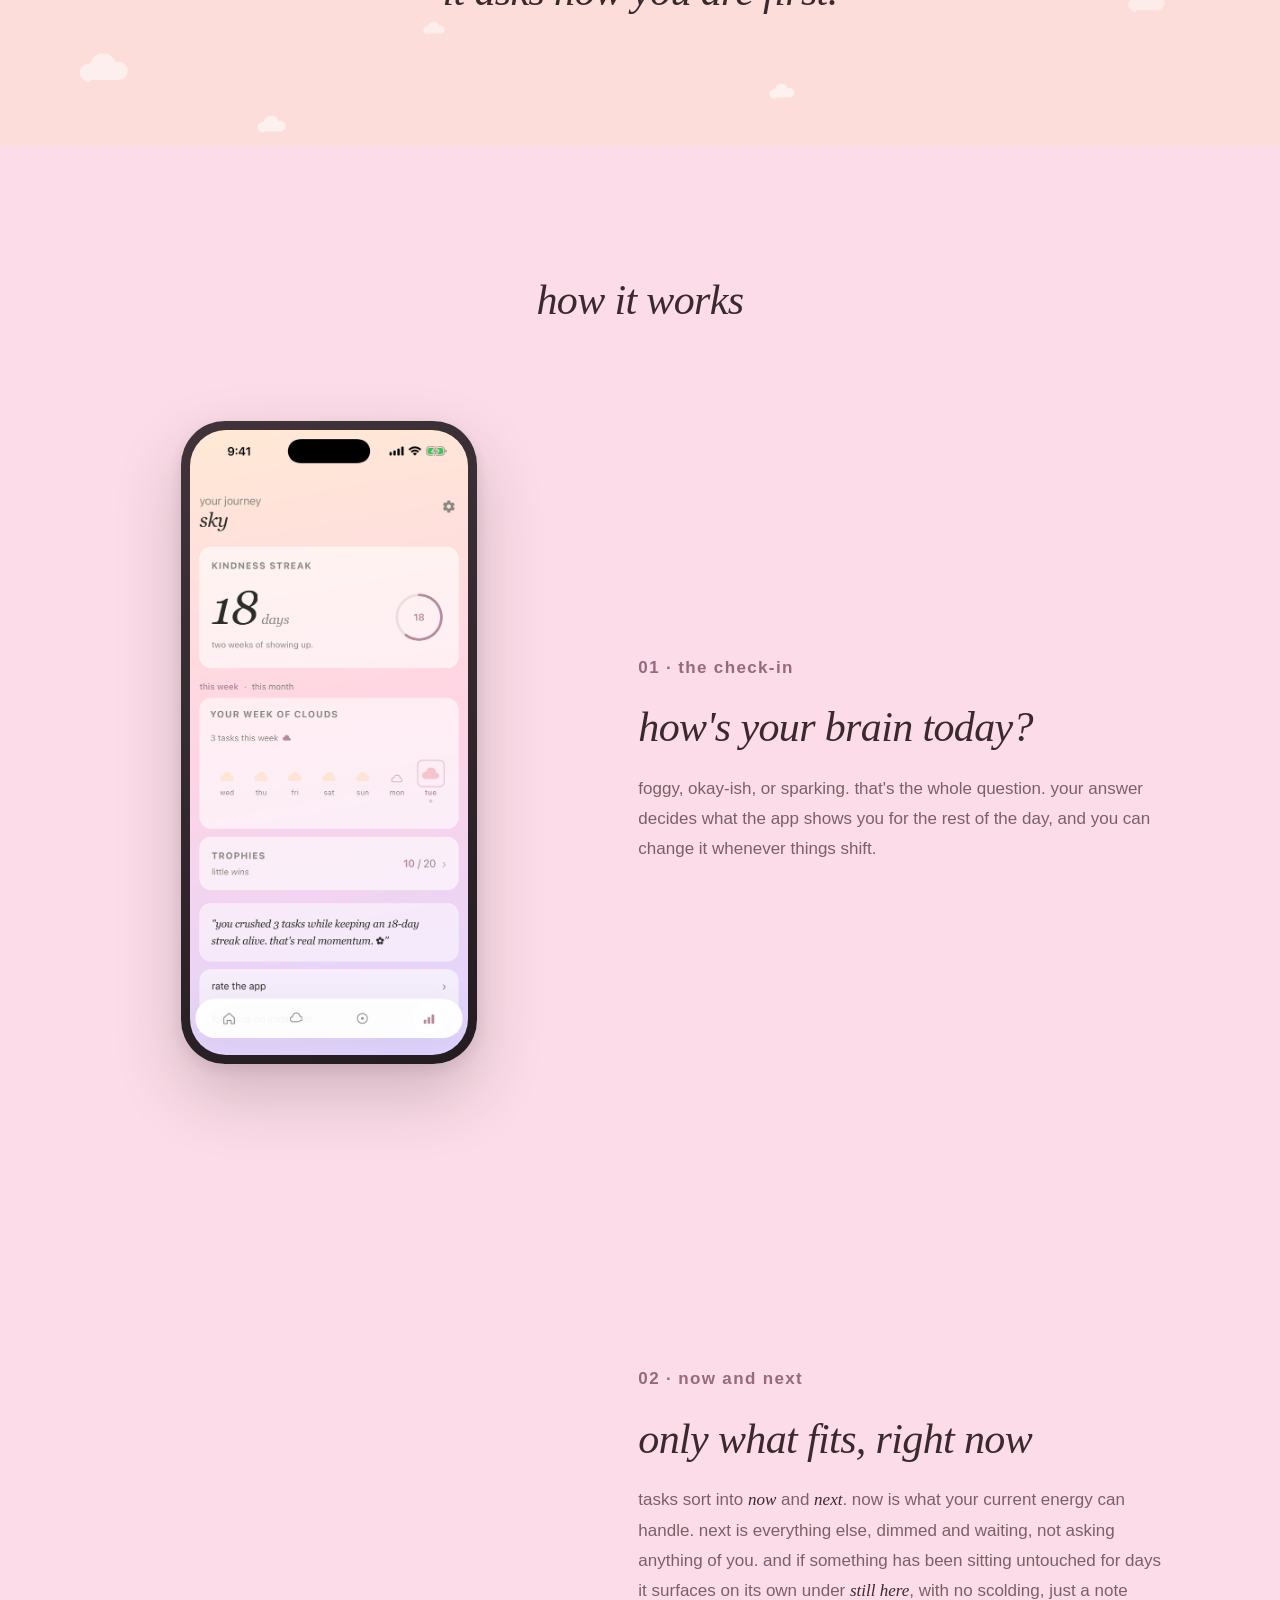
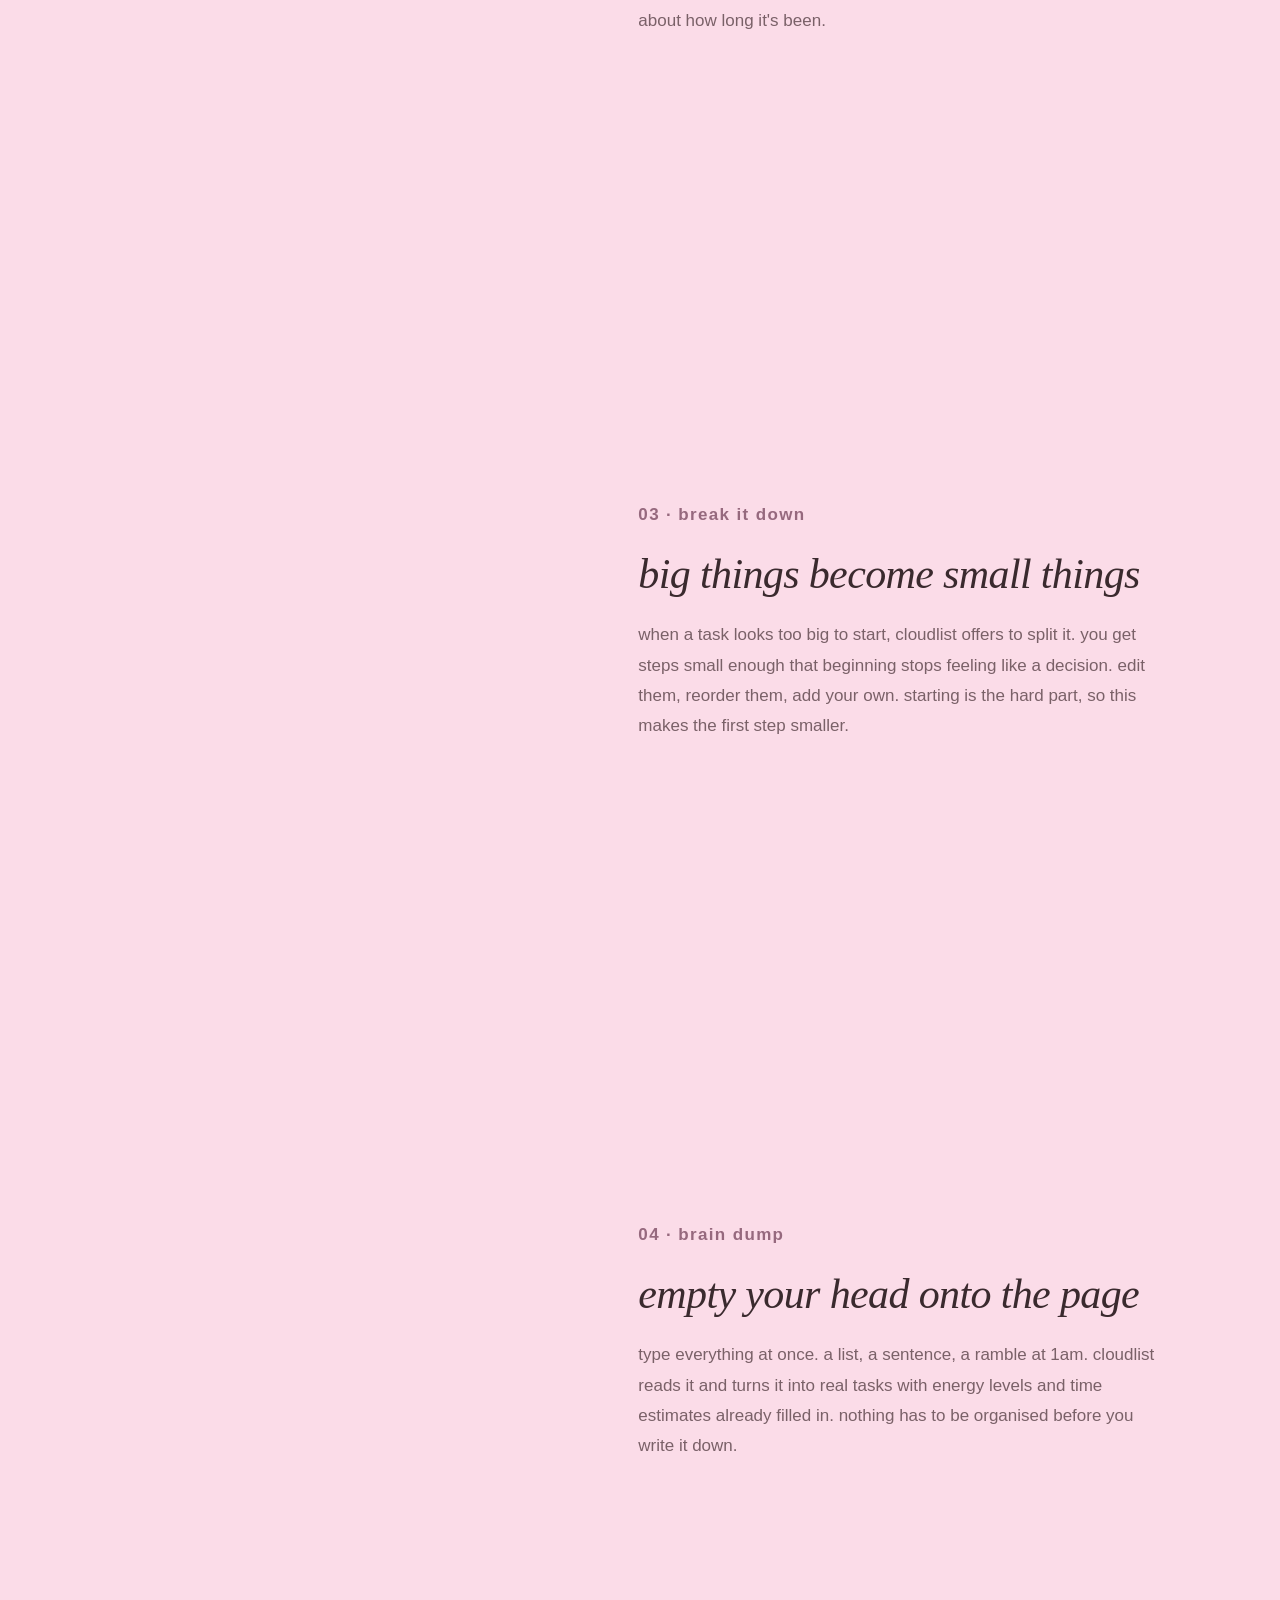
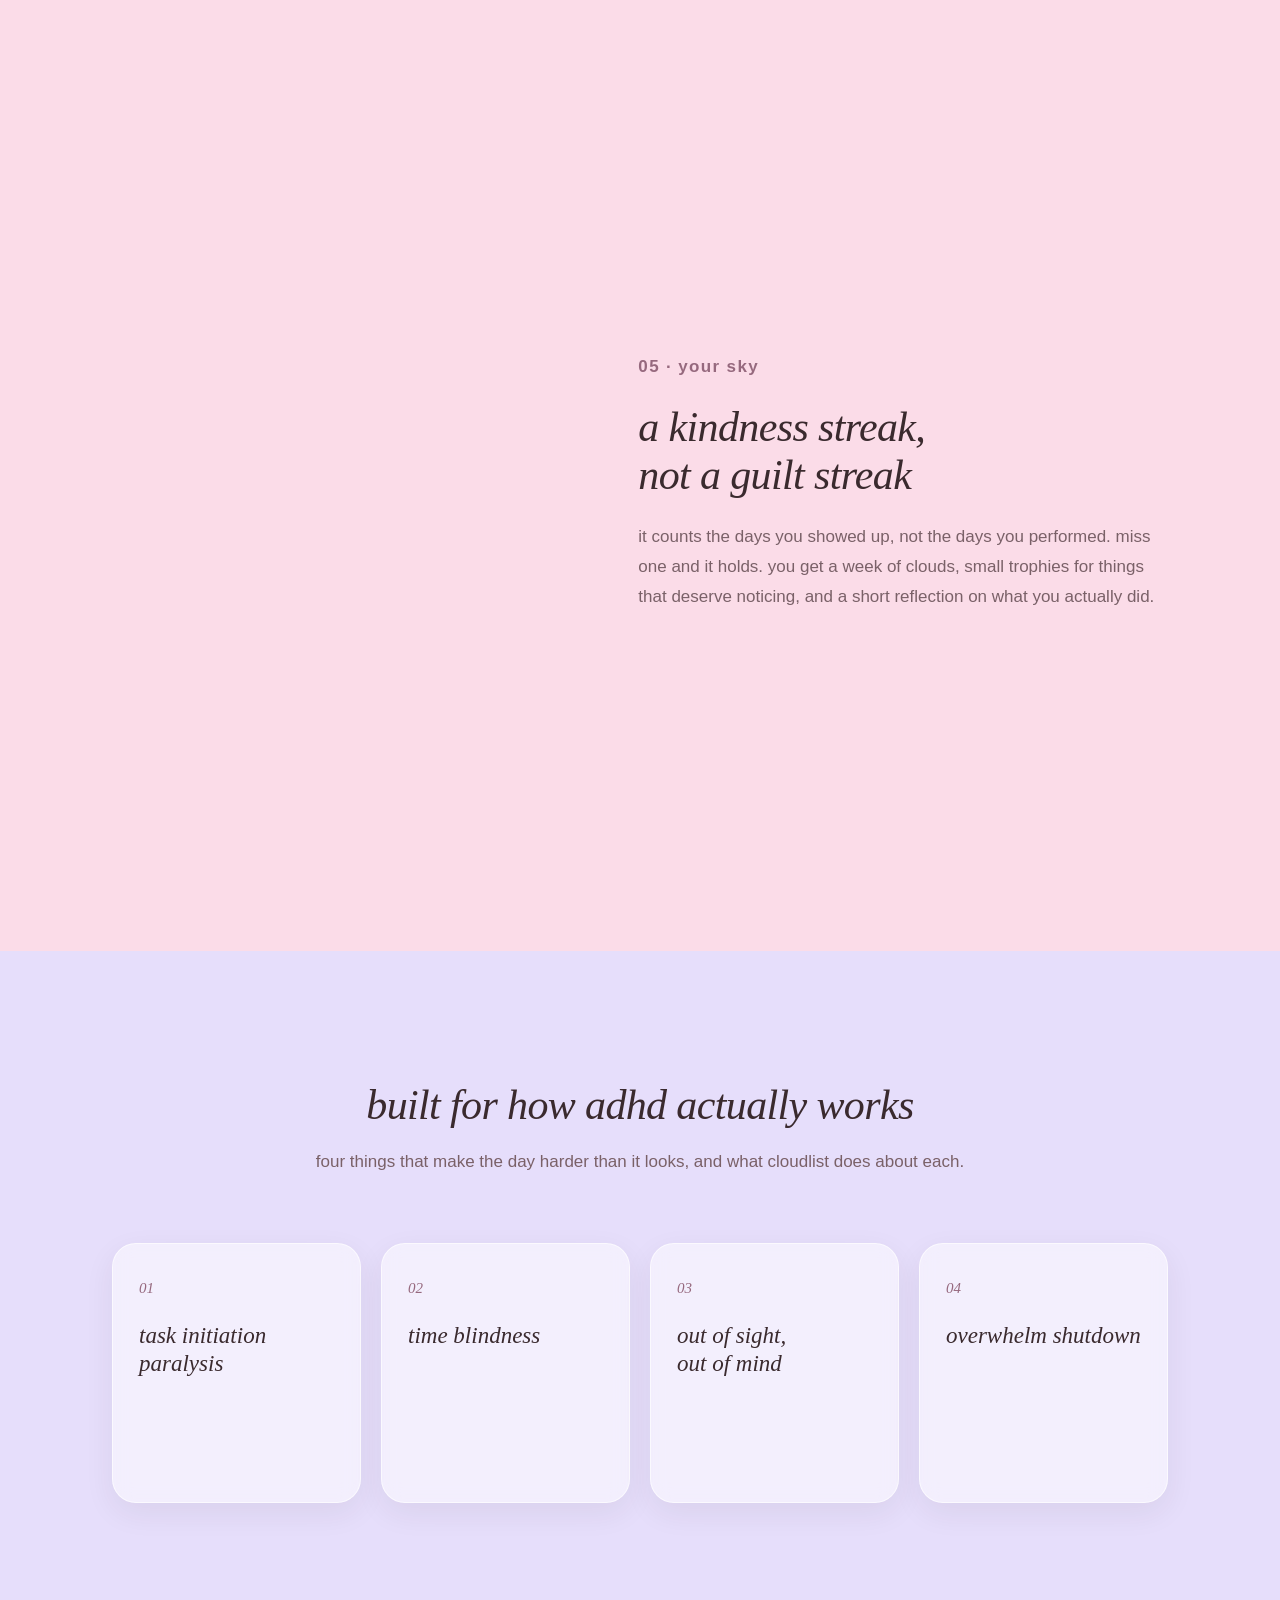
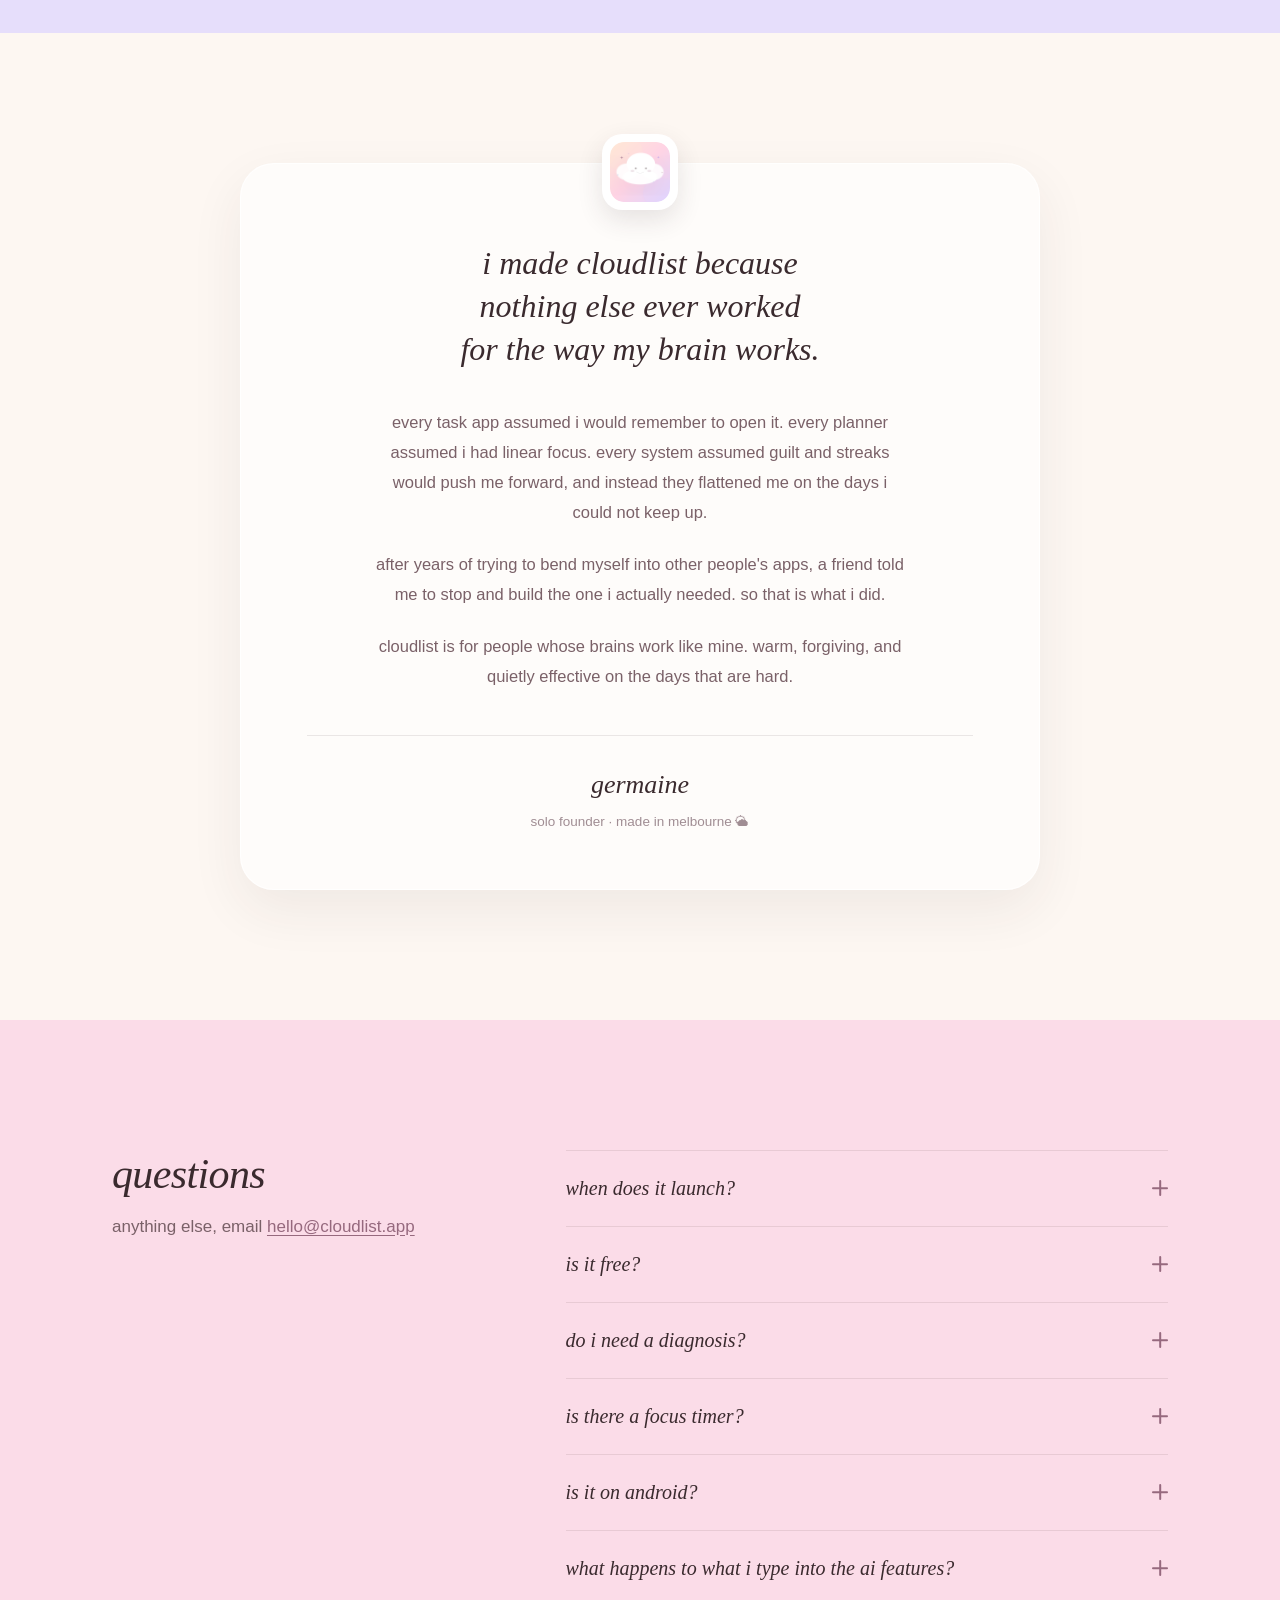
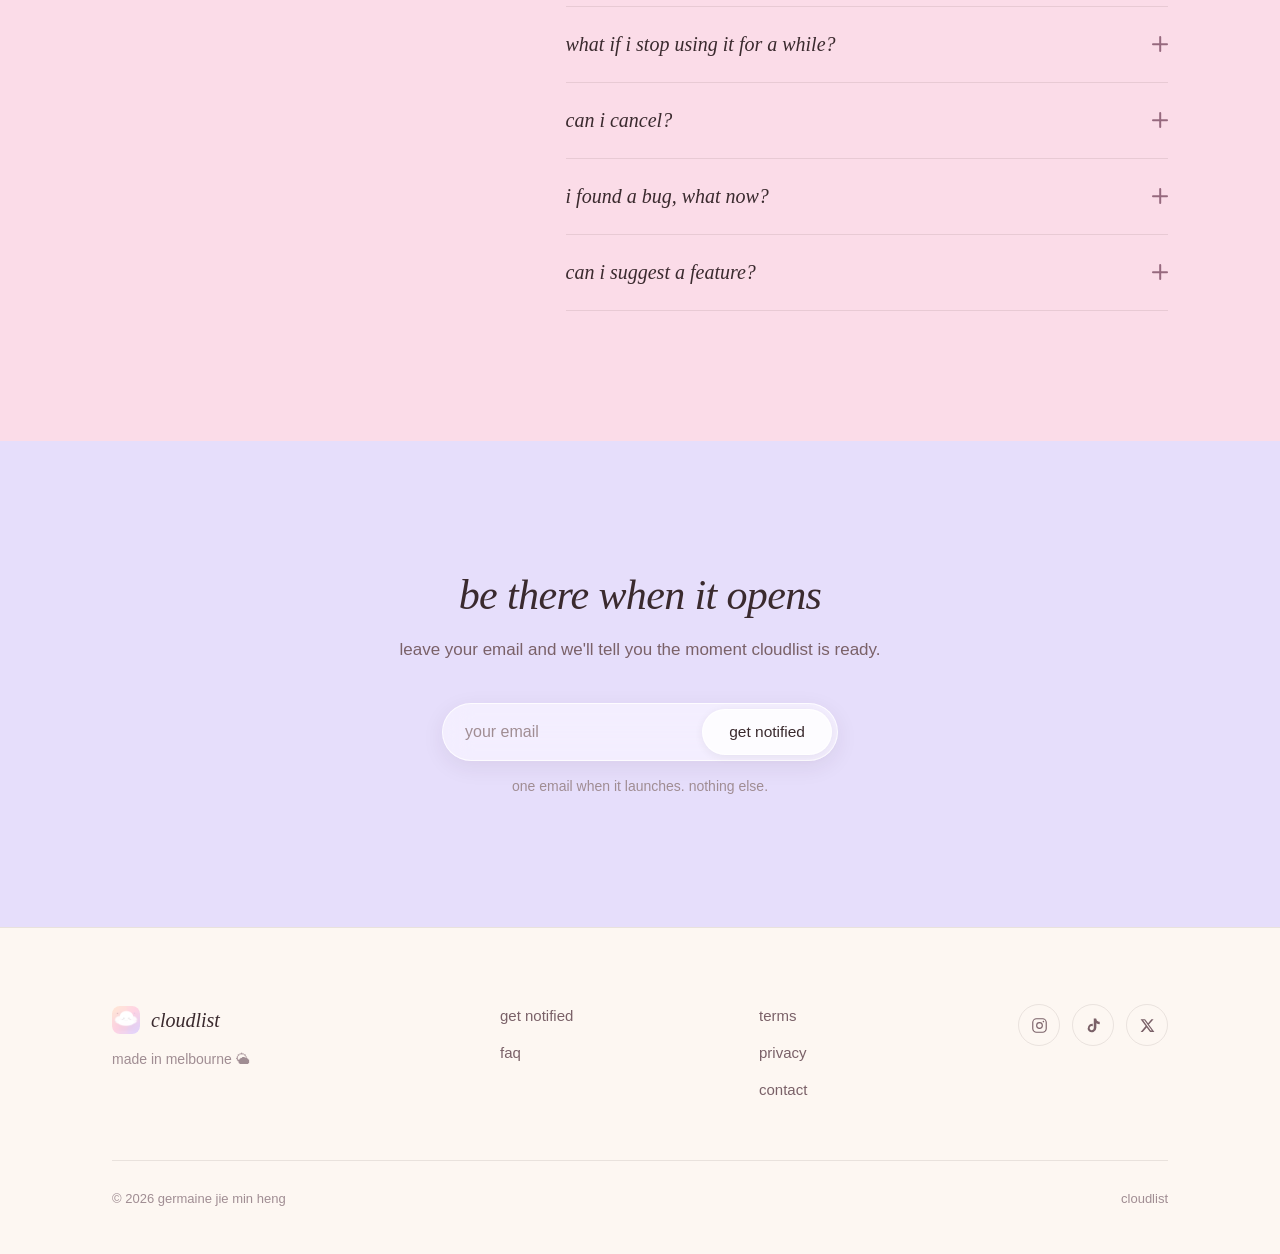
==== commit a8d1530d: "Add files via upload" ====
--- a/index.html
+++ b/index.html
@@ -311,11 +311,11 @@
           <div class="qa-a"><div><p>anytime, through your apple id settings. no flow designed to wear you down.</p></div></div>
         </div>
         <div class="qa">
-          <button class="qa-q" aria-expanded="false"><span>i found a bug</span><span class="qa-icon" aria-hidden="true"></span></button>
+          <button class="qa-q" aria-expanded="false"><span>i found a bug, what now?</span><span class="qa-icon" aria-hidden="true"></span></button>
           <div class="qa-a"><div><p>tell us and we'll fix it. email <a href="mailto:hello@cloudlist.app">hello@cloudlist.app</a> with what you were doing and what you expected instead. your device and ios version help, but send it either way. a vague report is better than no report.</p></div></div>
         </div>
         <div class="qa">
-          <button class="qa-q" aria-expanded="false"><span>i have an idea for a feature</span><span class="qa-icon" aria-hidden="true"></span></button>
+          <button class="qa-q" aria-expanded="false"><span>can i suggest a feature?</span><span class="qa-icon" aria-hidden="true"></span></button>
           <div class="qa-a"><div><p>we'd love to hear it. email <a href="mailto:hello@cloudlist.app">hello@cloudlist.app</a>. we can't promise to build everything, but every suggestion gets read, and a good few of the things already in the app started as someone's email.</p></div></div>
         </div>
       </div>
--- a/styles.css
+++ b/styles.css
@@ -1140,3 +1140,108 @@
   .legal-page p,
   .legal-page ul li { font-size: 16px; }
 }
+
+/* ========================================
+   support page (support.html)
+   ----------------------------------------
+   builds on .legal-page, which supplies the
+   measure, back link, headings and links.
+   these rules add the softer, warmer
+   treatment a help page wants: a gradient
+   wash behind the header, a contact card,
+   and questions set as cards rather than
+   a run of legal headings.
+   ======================================== */
+
+body.support {
+  background:
+    radial-gradient(1100px 520px at 50% -160px, var(--peach) 0%, rgba(255, 232, 214, 0) 62%),
+    radial-gradient(760px 420px at 88% 8%, var(--pink) 0%, rgba(251, 220, 232, 0) 58%),
+    var(--cream);
+  background-repeat: no-repeat;
+}
+
+.support-page .updated {
+  display: inline-block;
+  margin-bottom: 40px;
+  padding: 6px 14px;
+  border-radius: 100px;
+  border: 1px solid rgba(255, 255, 255, 0.7);
+  background: rgba(255, 255, 255, 0.55);
+  backdrop-filter: blur(10px);
+  -webkit-backdrop-filter: blur(10px);
+  font-size: 13.5px;
+  color: var(--ink-soft);
+}
+
+/* the one thing we want people to do */
+.support-card {
+  margin: 0 0 56px;
+  padding: 30px 28px;
+  border-radius: 24px;
+  border: 1px solid rgba(255, 255, 255, 0.7);
+  background: rgba(255, 255, 255, 0.62);
+  backdrop-filter: blur(12px) saturate(1.25);
+  -webkit-backdrop-filter: blur(12px) saturate(1.25);
+  box-shadow: 0 10px 30px rgba(58, 42, 46, 0.07);
+}
+
+.support-card h2 {
+  margin-top: 0;
+  margin-bottom: 12px;
+}
+
+.support-card p:last-child { margin-bottom: 0; }
+
+.support-mail {
+  display: inline-block;
+  margin-top: 6px;
+  font-family: var(--serif);
+  font-style: italic;
+  font-size: 22px;
+  color: var(--accent-dk);
+  text-decoration: underline;
+  text-decoration-color: rgba(150, 105, 126, 0.3);
+  text-underline-offset: 5px;
+  transition: text-decoration-color 0.2s var(--ease);
+}
+
+.support-mail:hover { text-decoration-color: var(--accent-dk); }
+
+/* each question its own quiet card */
+.support-page .qa-block {
+  padding: 24px 26px;
+  margin-bottom: 12px;
+  border-radius: 20px;
+  border: 1px solid rgba(255, 255, 255, 0.55);
+  background: rgba(255, 255, 255, 0.4);
+  transition: background 0.25s var(--ease), border-color 0.25s var(--ease);
+}
+
+.support-page .qa-block:hover {
+  background: rgba(255, 255, 255, 0.62);
+  border-color: rgba(255, 255, 255, 0.8);
+}
+
+.support-page .qa-block h2 {
+  margin: 0 0 8px;
+  font-size: 21px;
+}
+
+.support-page .qa-block p { margin-bottom: 0; }
+.support-page .qa-block p + p { margin-top: 12px; }
+
+.support-foot {
+  margin-top: 48px;
+  padding-top: 28px;
+  border-top: 1px solid var(--line);
+}
+
+.support-foot p { margin-bottom: 8px; }
+
+@media (max-width: 760px) {
+  .support-card { padding: 24px 22px; margin-bottom: 44px; border-radius: 20px; }
+  .support-mail { font-size: 19px; }
+  .support-page .qa-block { padding: 20px 20px; border-radius: 18px; }
+  .support-page .qa-block h2 { font-size: 19px; }
+}
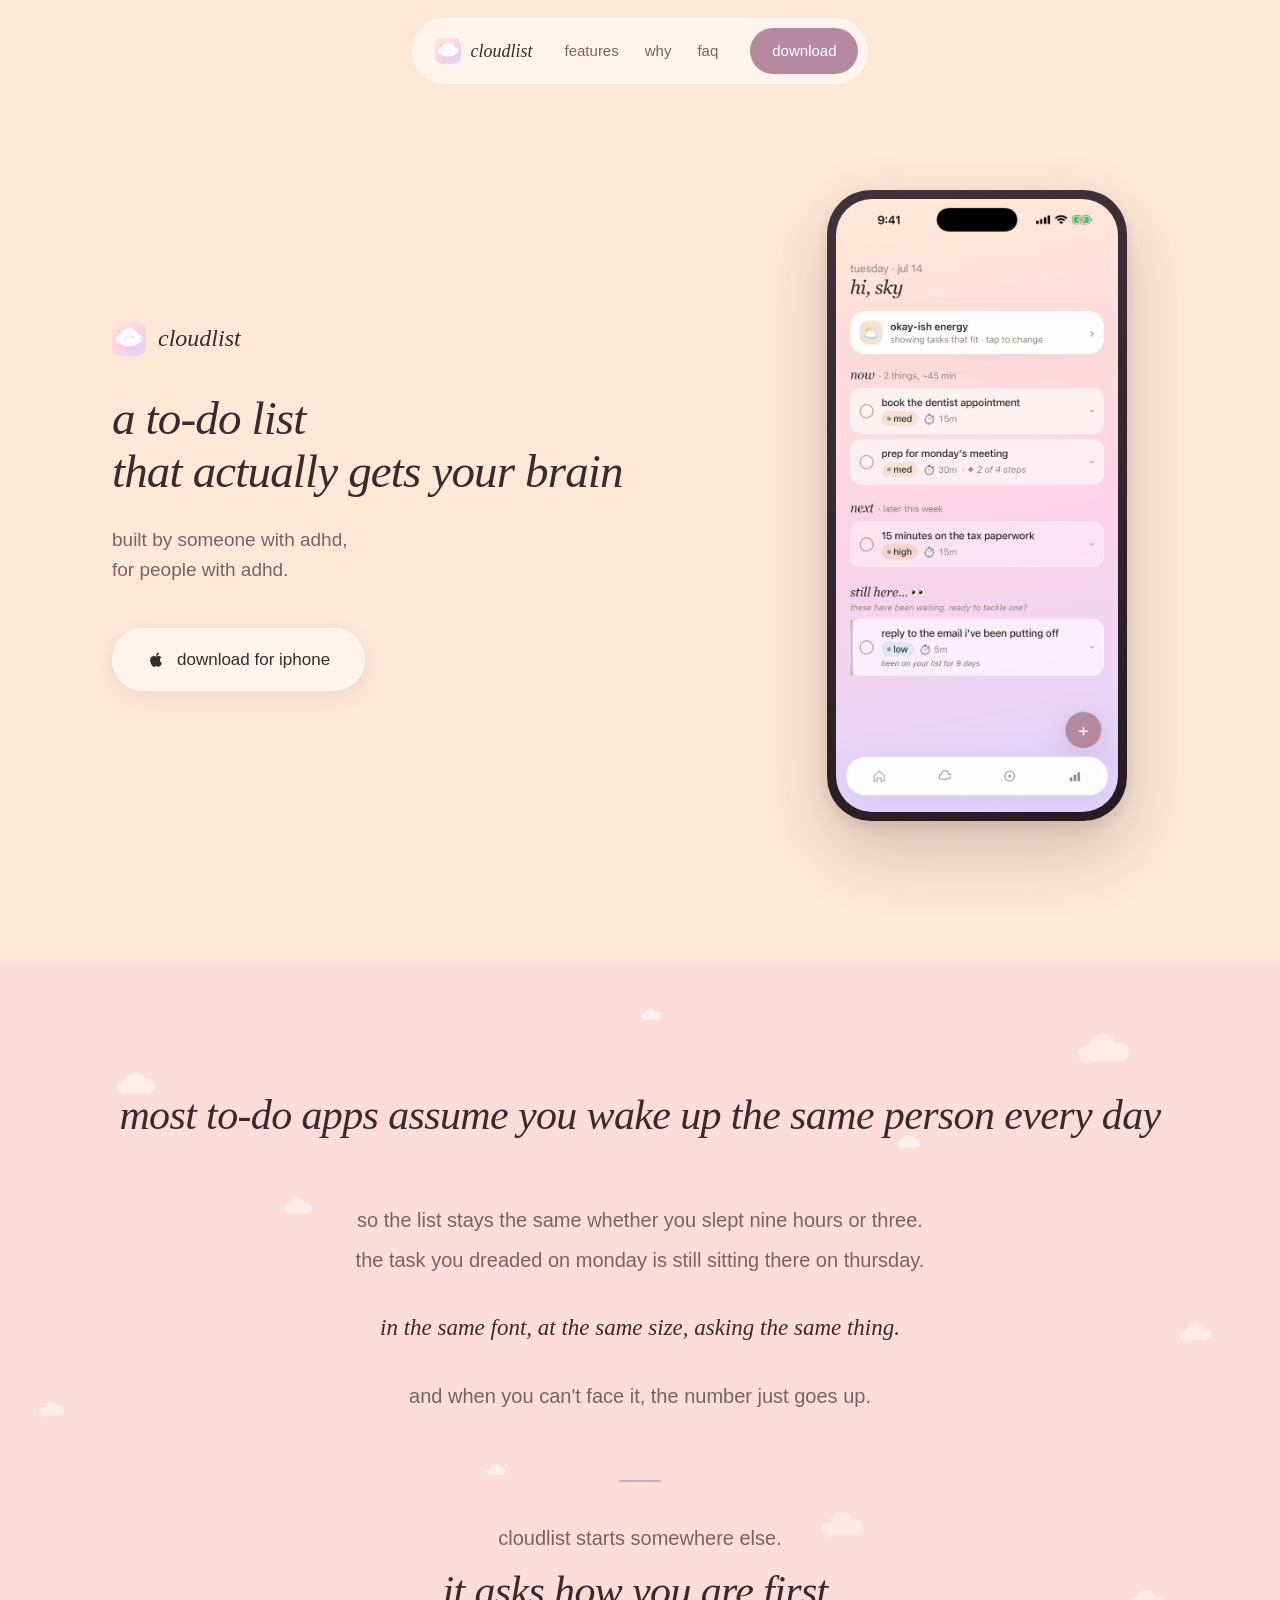
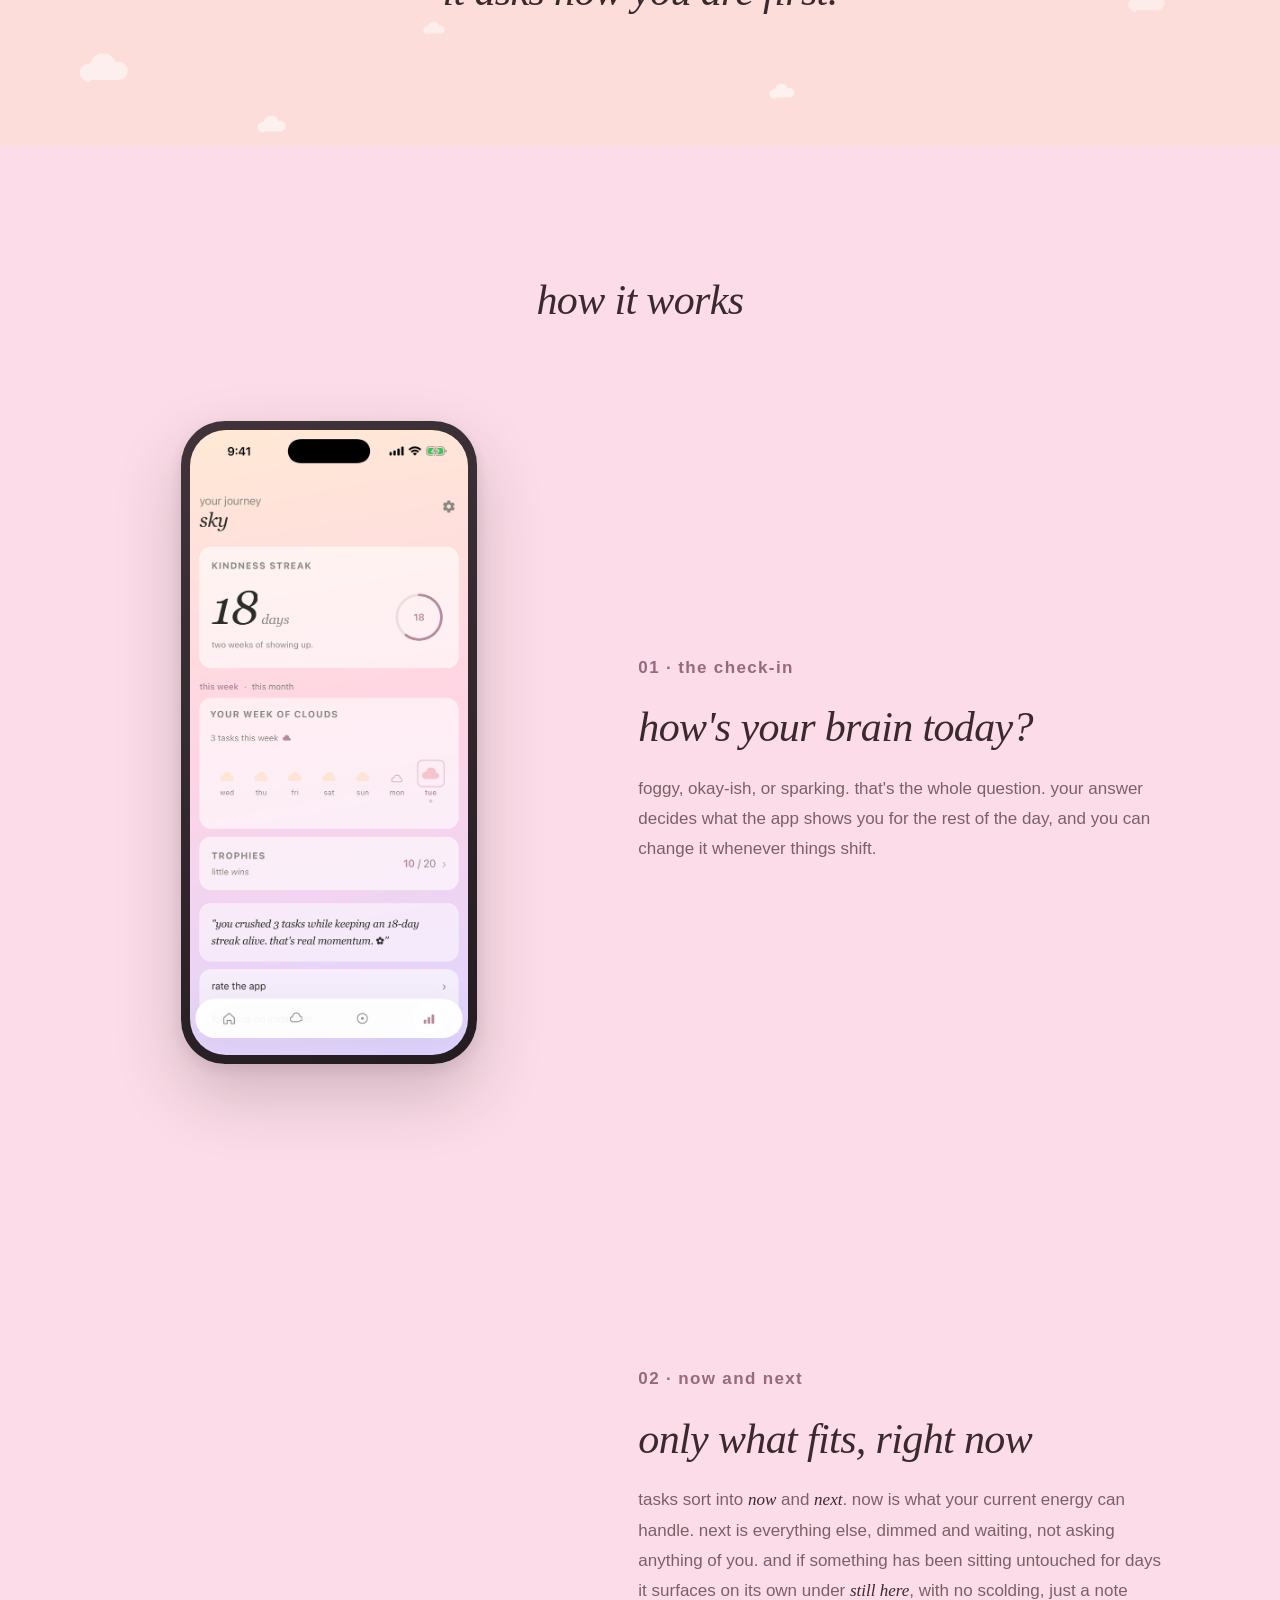
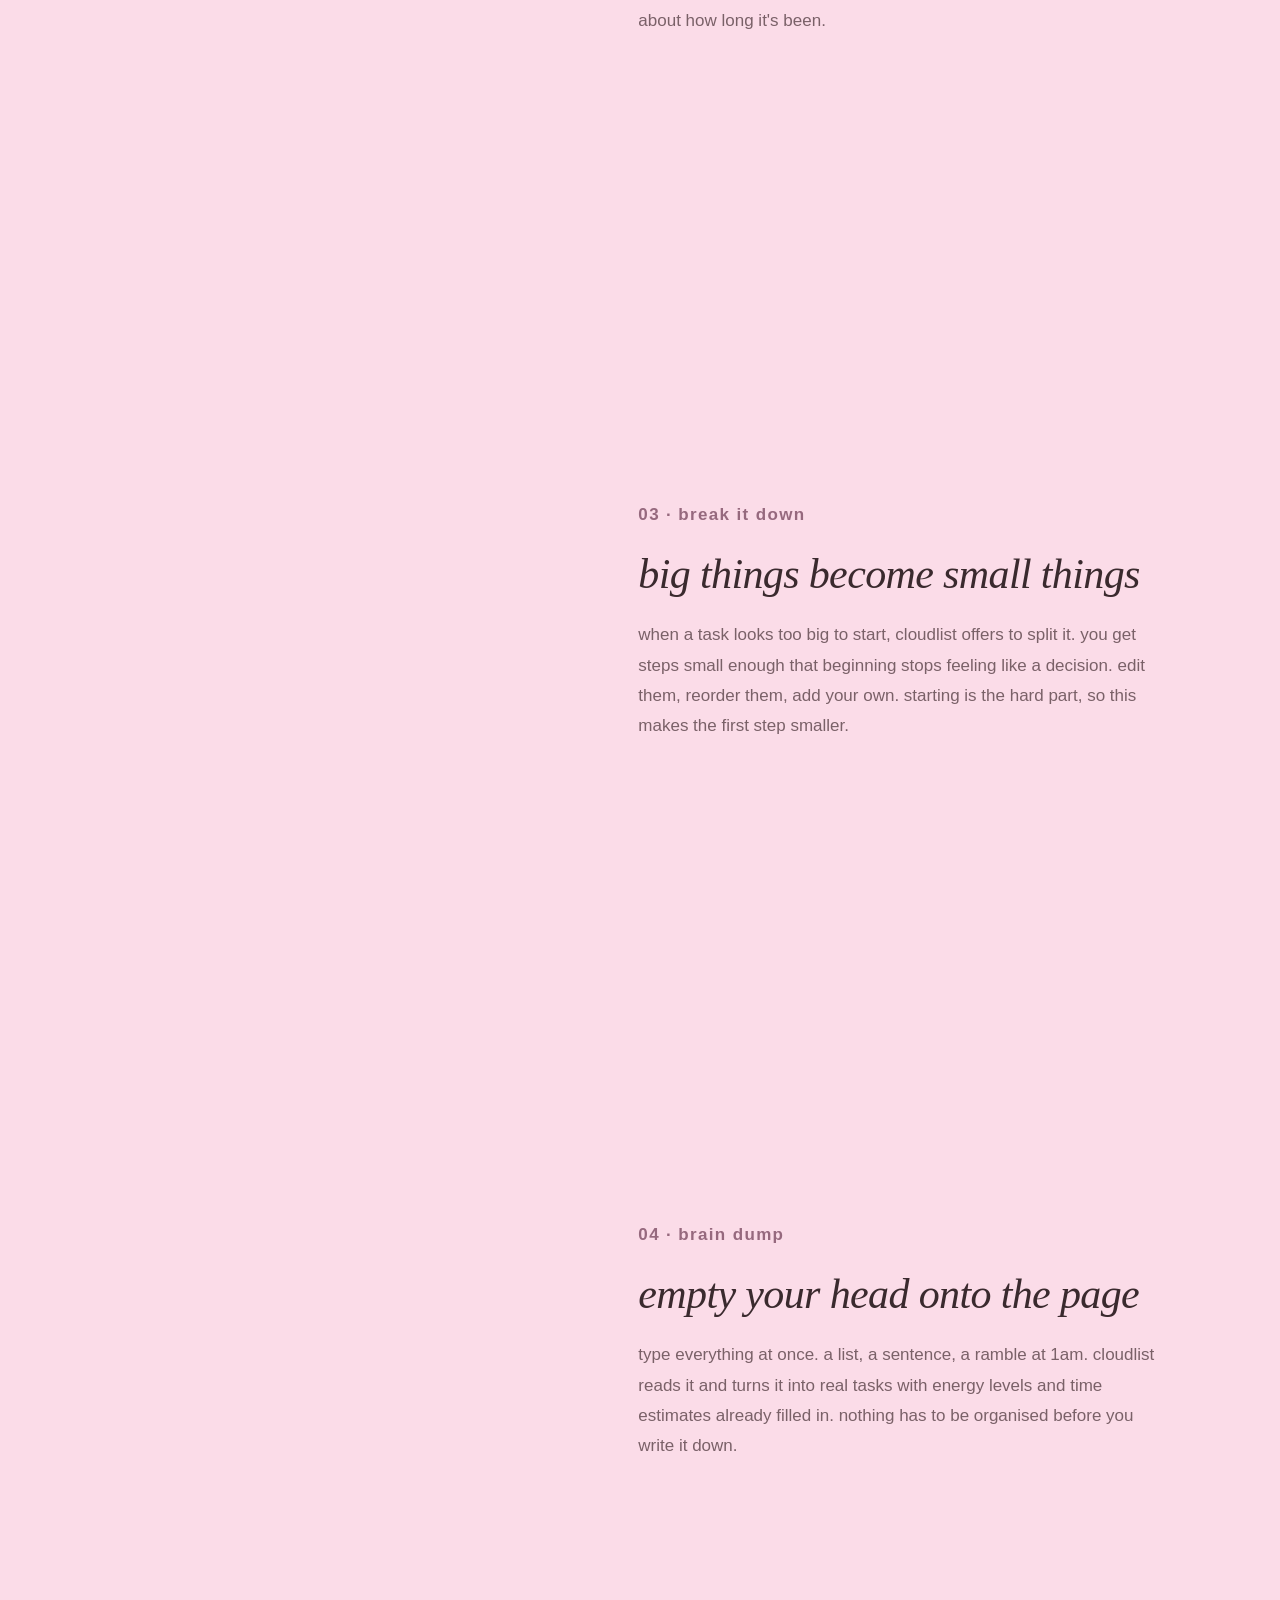
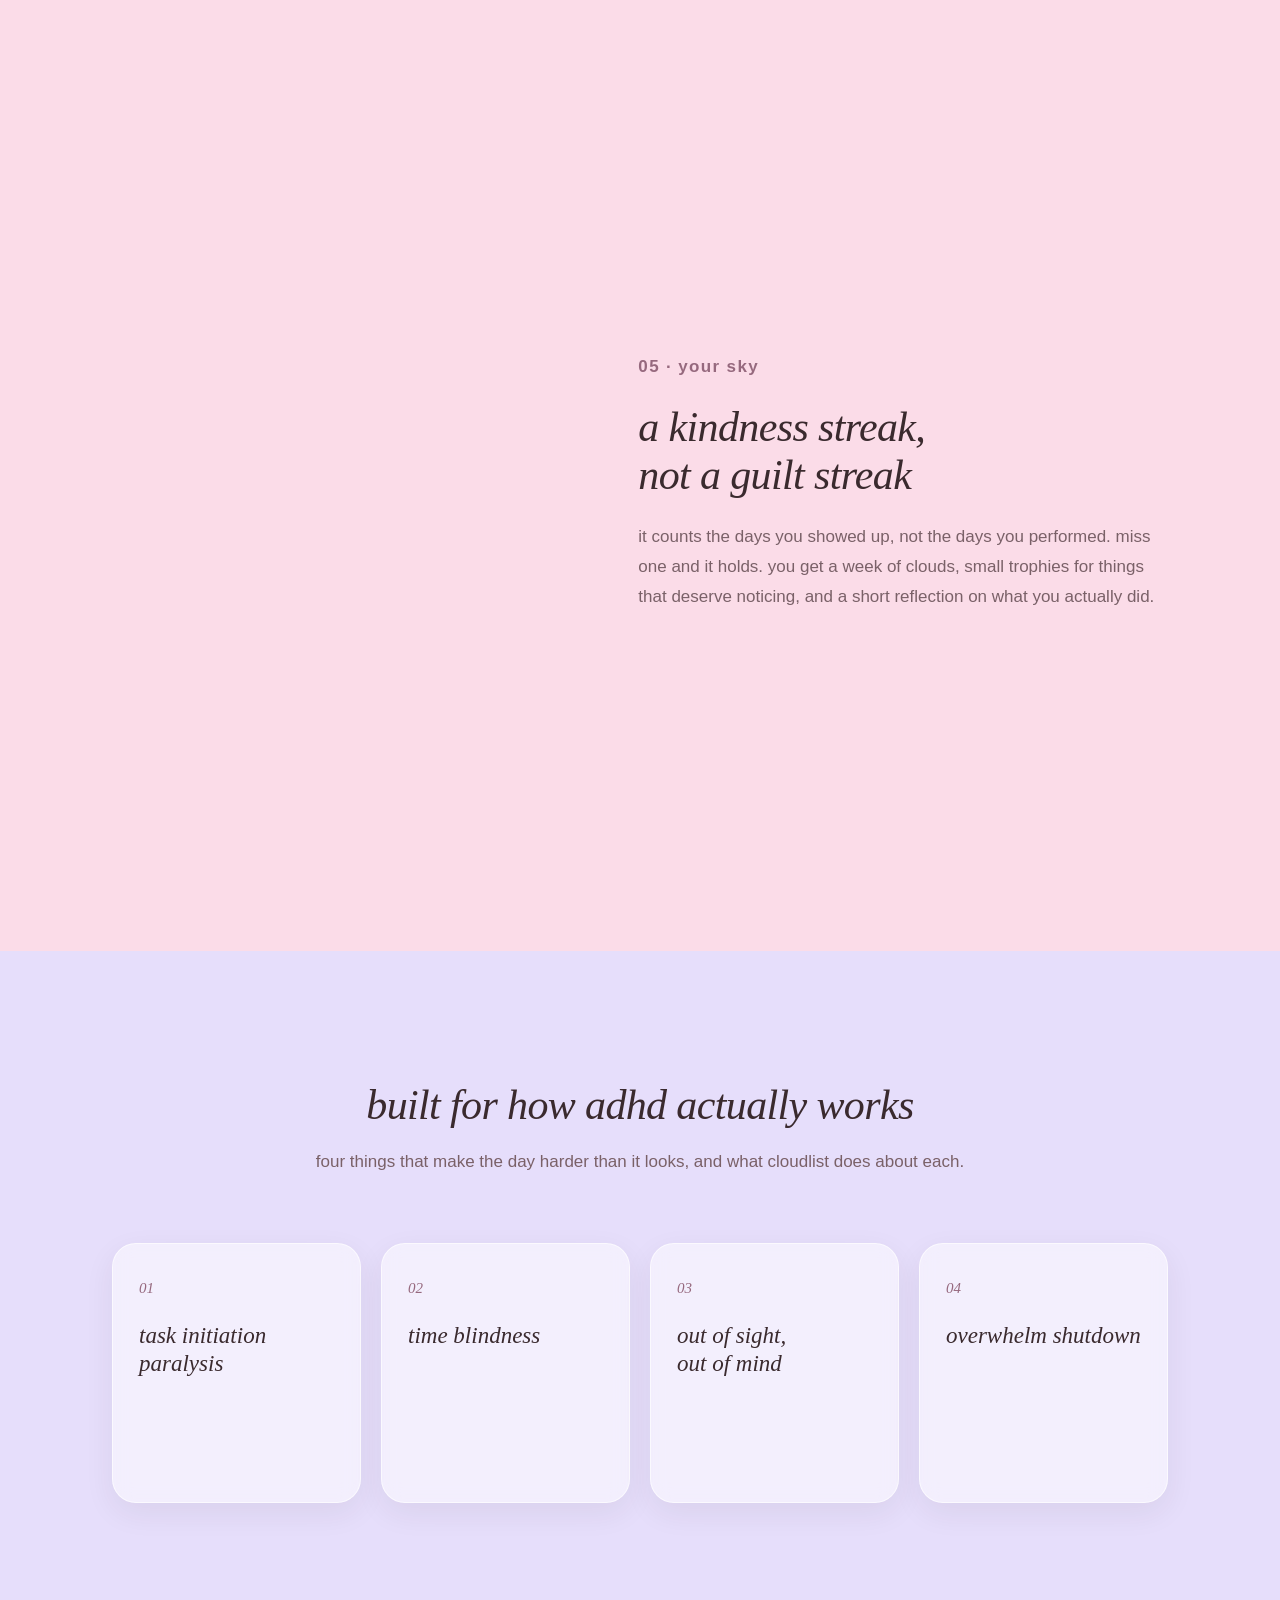
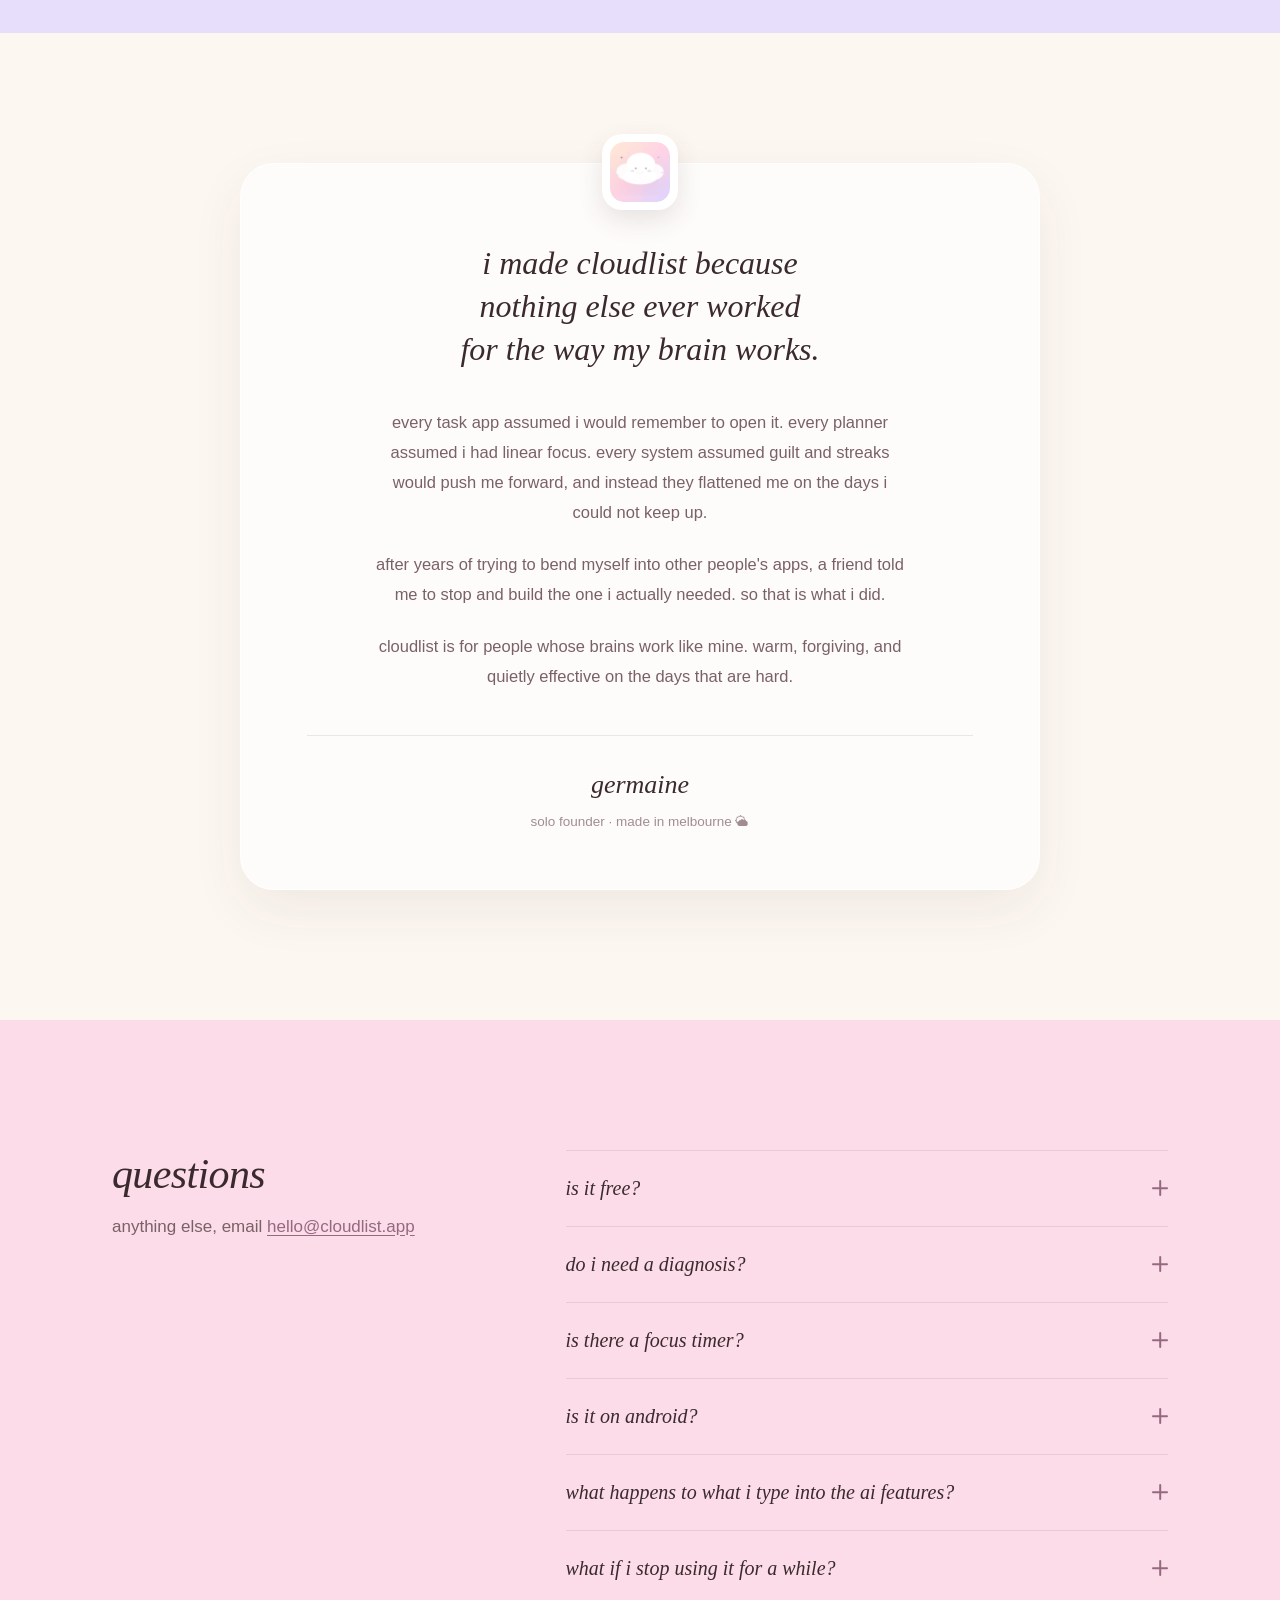
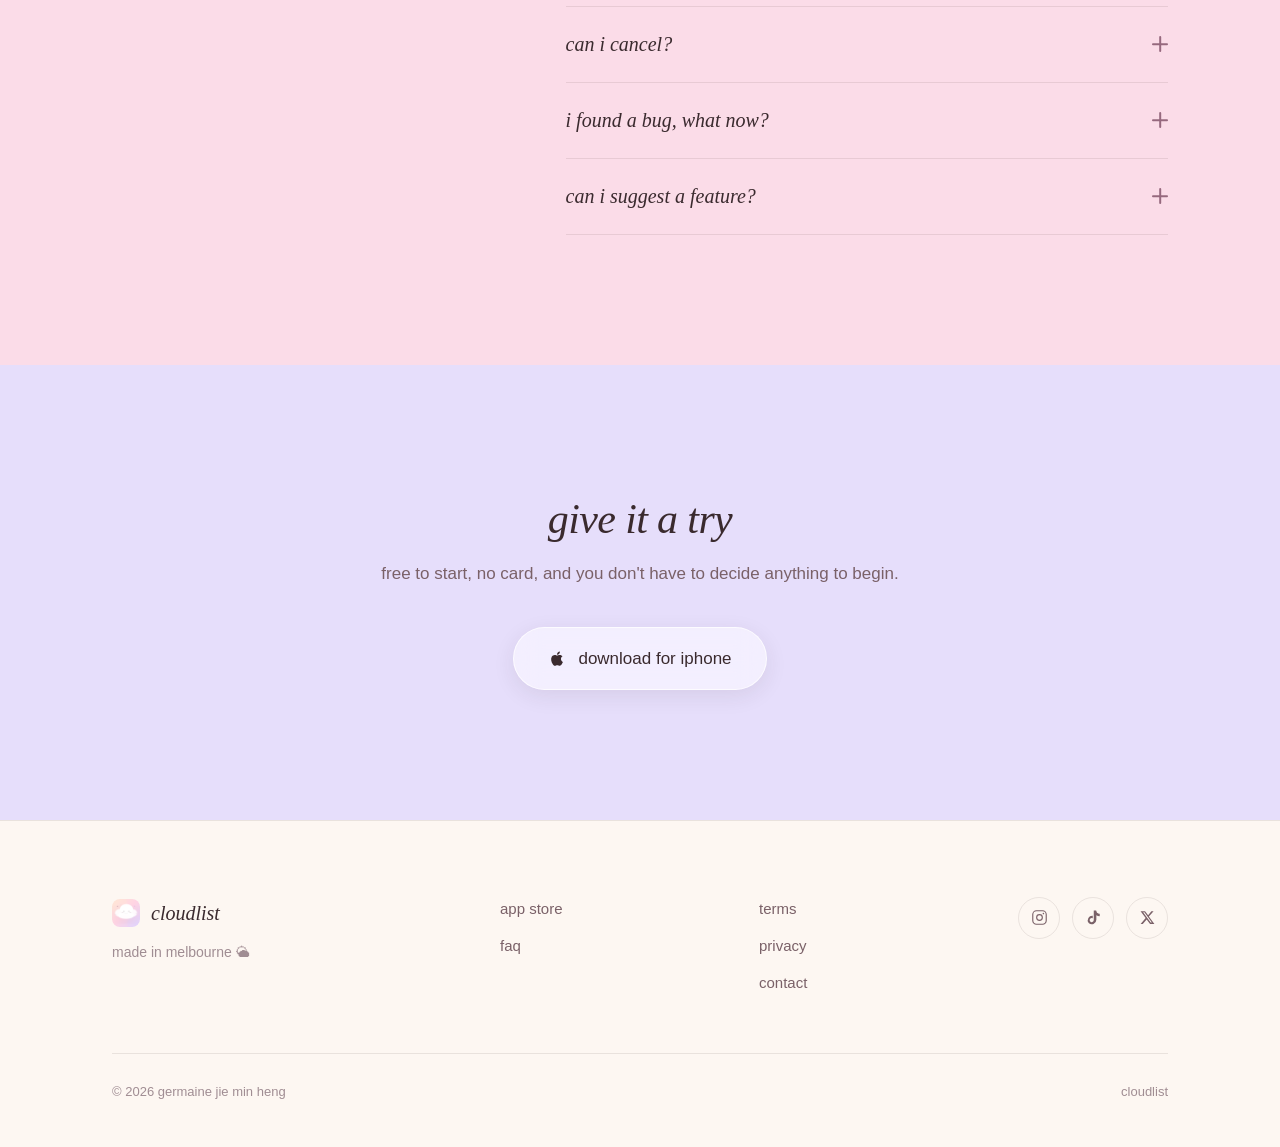
==== commit 283b0be4: "Add files via upload" ====
--- a/index.html
+++ b/index.html
@@ -21,7 +21,7 @@
 <link rel="apple-touch-icon" href="icon.png">
 <link rel="stylesheet" href="styles.css">
 </head>
-<body class="mode-waitlist">
+<body class="mode-download">
 
 <!-- ============ nav ============ -->
 <nav class="nav" aria-label="main">
